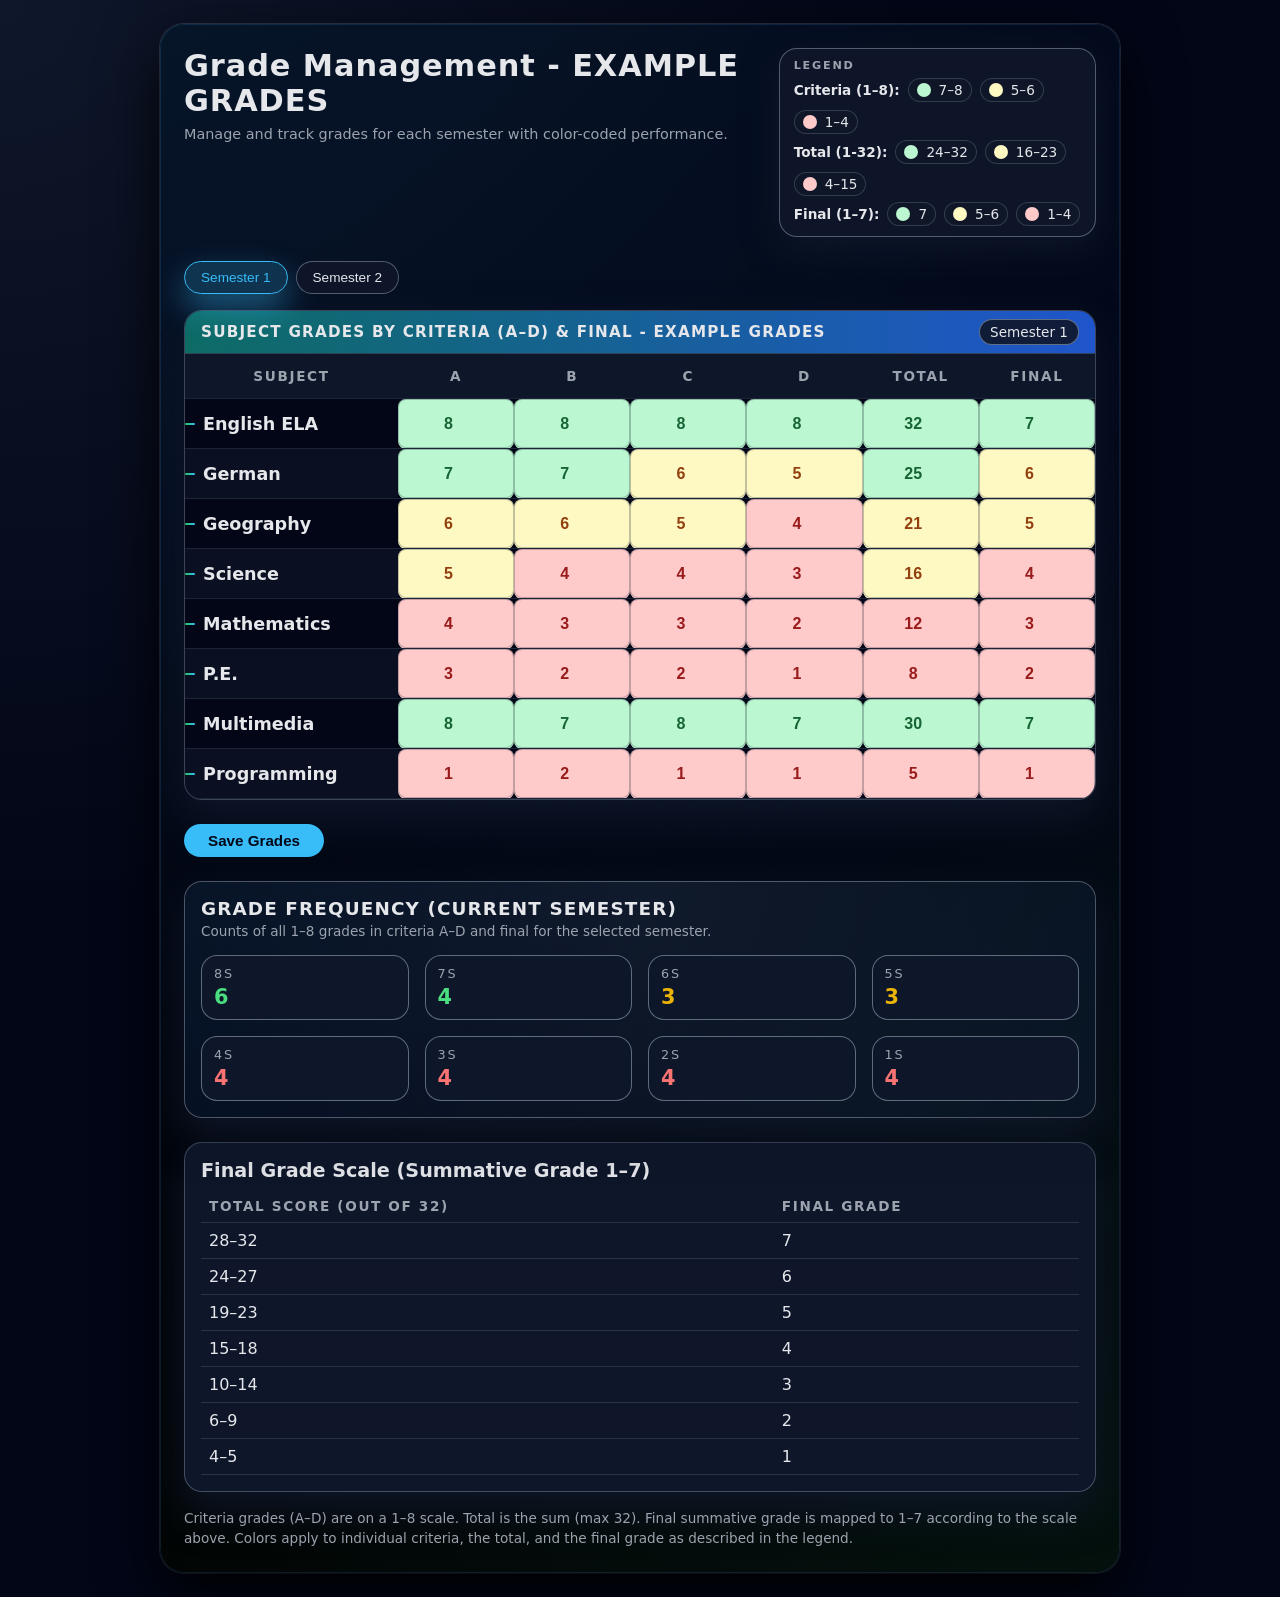
==== index.html @ e04c562c "changed grades.html to index.html" ====
<!doctype html>
<html lang="en">
  <head>
    <meta charset="UTF-8" />
    <meta name="viewport" content="width=device-width, initial-scale=1.0" />
    <title>Grade Management System</title>
    <link rel="stylesheet" href="style.css" />
  </head>
  <body>
    <main class="page">
      <div class="page-inner">
        <header>
          <div class="title-block">
            <h1>
              Grade Management - EXAMPLE GRADES
            </h1>
            <p class="subtitle">
              Manage and track grades for each semester with color-coded
              performance.
            </p>
          </div>

          <div class="legend">
            <div class="legend-title">Legend</div>

            <div class="legend-row">
              <span class="legend-label">Criteria (1–8):</span>
              <span class="legend-item">
                <span class="legend-color legend-green"></span> 7–8
              </span>
              <span class="legend-item">
                <span class="legend-color legend-yellow"></span> 5–6
              </span>
              <span class="legend-item">
                <span class="legend-color legend-red"></span> 1–4
              </span>
            </div>

            <div class="legend-row">
              <span class="legend-label">Total (1-32):</span>
              <span class="legend-item">
                <span class="legend-color legend-green"></span> 24–32
              </span>
              <span class="legend-item">
                <span class="legend-color legend-yellow"></span> 16–23
              </span>
              <span class="legend-item">
                <span class="legend-color legend-red"></span> 4–15
              </span>
            </div>

            <div class="legend-row">
              <span class="legend-label">Final (1–7):</span>
              <span class="legend-item">
                <span class="legend-color legend-green"></span> 7
              </span>
              <span class="legend-item">
                <span class="legend-color legend-yellow"></span> 5–6
              </span>
              <span class="legend-item">
                <span class="legend-color legend-red"></span> 1–4
              </span>
            </div>
          </div>
        </header>

        <nav class="tabs">
          <button class="tab-button active" data-sem="1">Semester 1</button>
          <button class="tab-button" data-sem="2">Semester 2</button>
        </nav>

        <section id="sem1" class="semester grades-card">
          <div class="grades-header">
            <div class="grades-header-title">
              Subject Grades by Criteria (A–D) &amp; Final - EXAMPLE GRADES
            </div>
            <span class="semester-pill">Semester 1</span>
          </div>
          <div class="table-wrapper">
            <table>
              <thead>
                <tr>
                  <th scope="col">Subject</th>
                  <th scope="col">A</th>
                  <th scope="col">B</th>
                  <th scope="col">C</th>
                  <th scope="col">D</th>
                  <th scope="col">Total</th>
                  <th scope="col">Final</th>
                </tr>
              </thead>
              <tbody>
                <tr data-subject="English ELA">
                  <th scope="row" class="subject-name">English ELA</th>
                  <td class="grade-cell">
                    <input
                      type="number"
                      min="1"
                      max="8"
                      step="1"
                      data-crit="A"
                    />
                  </td>
                  <td class="grade-cell">
                    <input
                      type="number"
                      min="1"
                      max="8"
                      step="1"
                      data-crit="B"
                    />
                  </td>
                  <td class="grade-cell">
                    <input
                      type="number"
                      min="1"
                      max="8"
                      step="1"
                      data-crit="C"
                    />
                  </td>
                  <td class="grade-cell">
                    <input
                      type="number"
                      min="1"
                      max="8"
                      step="1"
                      data-crit="D"
                    />
                  </td>
                  <td class="grade-cell total-cell">
                    <input type="number" data-crit="Total" readonly />
                  </td>
                  <td class="grade-cell final-cell">
                    <input
                      type="number"
                      min="1"
                      max="7"
                      step="1"
                      data-crit="Final"
                      readonly
                    />
                  </td>
                </tr>
                <tr data-subject="German">
                  <th scope="row" class="subject-name">German</th>
                  <td class="grade-cell">
                    <input
                      type="number"
                      min="1"
                      max="8"
                      step="1"
                      data-crit="A"
                    />
                  </td>
                  <td class="grade-cell">
                    <input
                      type="number"
                      min="1"
                      max="8"
                      step="1"
                      data-crit="B"
                    />
                  </td>
                  <td class="grade-cell">
                    <input
                      type="number"
                      min="1"
                      max="8"
                      step="1"
                      data-crit="C"
                    />
                  </td>
                  <td class="grade-cell">
                    <input
                      type="number"
                      min="1"
                      max="8"
                      step="1"
                      data-crit="D"
                    />
                  </td>
                  <td class="grade-cell total-cell">
                    <input type="number" data-crit="Total" readonly />
                  </td>
                  <td class="grade-cell final-cell">
                    <input
                      type="number"
                      min="1"
                      max="7"
                      step="1"
                      data-crit="Final"
                      readonly
                    />
                  </td>
                </tr>
                <tr data-subject="Geography">
                  <th scope="row" class="subject-name">Geography</th>
                  <td class="grade-cell">
                    <input
                      type="number"
                      min="1"
                      max="8"
                      step="1"
                      data-crit="A"
                    />
                  </td>
                  <td class="grade-cell">
                    <input
                      type="number"
                      min="1"
                      max="8"
                      step="1"
                      data-crit="B"
                    />
                  </td>
                  <td class="grade-cell">
                    <input
                      type="number"
                      min="1"
                      max="8"
                      step="1"
                      data-crit="C"
                    />
                  </td>
                  <td class="grade-cell">
                    <input
                      type="number"
                      min="1"
                      max="8"
                      step="1"
                      data-crit="D"
                    />
                  </td>
                  <td class="grade-cell total-cell">
                    <input type="number" data-crit="Total" readonly />
                  </td>
                  <td class="grade-cell final-cell">
                    <input
                      type="number"
                      min="1"
                      max="7"
                      step="1"
                      data-crit="Final"
                      readonly
                    />
                  </td>
                </tr>
                <tr data-subject="Science">
                  <th scope="row" class="subject-name">Science</th>
                  <td class="grade-cell">
                    <input
                      type="number"
                      min="1"
                      max="8"
                      step="1"
                      data-crit="A"
                    />
                  </td>
                  <td class="grade-cell">
                    <input
                      type="number"
                      min="1"
                      max="8"
                      step="1"
                      data-crit="B"
                    />
                  </td>
                  <td class="grade-cell">
                    <input
                      type="number"
                      min="1"
                      max="8"
                      step="1"
                      data-crit="C"
                    />
                  </td>
                  <td class="grade-cell">
                    <input
                      type="number"
                      min="1"
                      max="8"
                      step="1"
                      data-crit="D"
                    />
                  </td>
                  <td class="grade-cell total-cell">
                    <input type="number" data-crit="Total" readonly />
                  </td>
                  <td class="grade-cell final-cell">
                    <input
                      type="number"
                      min="1"
                      max="7"
                      step="1"
                      data-crit="Final"
                      readonly
                    />
                  </td>
                </tr>
                <tr data-subject="Mathematics">
                  <th scope="row" class="subject-name">Mathematics</th>
                  <td class="grade-cell">
                    <input
                      type="number"
                      min="1"
                      max="8"
                      step="1"
                      data-crit="A"
                    />
                  </td>
                  <td class="grade-cell">
                    <input
                      type="number"
                      min="1"
                      max="8"
                      step="1"
                      data-crit="B"
                    />
                  </td>
                  <td class="grade-cell">
                    <input
                      type="number"
                      min="1"
                      max="8"
                      step="1"
                      data-crit="C"
                    />
                  </td>
                  <td class="grade-cell">
                    <input
                      type="number"
                      min="1"
                      max="8"
                      step="1"
                      data-crit="D"
                    />
                  </td>
                  <td class="grade-cell total-cell">
                    <input type="number" data-crit="Total" readonly />
                  </td>
                  <td class="grade-cell final-cell">
                    <input
                      type="number"
                      min="1"
                      max="7"
                      step="1"
                      data-crit="Final"
                      readonly
                    />
                  </td>
                </tr>
                <tr data-subject="P.E.">
                  <th scope="row" class="subject-name">P.E.</th>
                  <td class="grade-cell">
                    <input
                      type="number"
                      min="1"
                      max="8"
                      step="1"
                      data-crit="A"
                    />
                  </td>
                  <td class="grade-cell">
                    <input
                      type="number"
                      min="1"
                      max="8"
                      step="1"
                      data-crit="B"
                    />
                  </td>
                  <td class="grade-cell">
                    <input
                      type="number"
                      min="1"
                      max="8"
                      step="1"
                      data-crit="C"
                    />
                  </td>
                  <td class="grade-cell">
                    <input
                      type="number"
                      min="1"
                      max="8"
                      step="1"
                      data-crit="D"
                    />
                  </td>
                  <td class="grade-cell total-cell">
                    <input type="number" data-crit="Total" readonly />
                  </td>
                  <td class="grade-cell final-cell">
                    <input
                      type="number"
                      min="1"
                      max="7"
                      step="1"
                      data-crit="Final"
                      readonly
                    />
                  </td>
                </tr>
                <tr data-subject="Multimedia">
                  <th scope="row" class="subject-name">Multimedia</th>
                  <td class="grade-cell">
                    <input
                      type="number"
                      min="1"
                      max="8"
                      step="1"
                      data-crit="A"
                    />
                  </td>
                  <td class="grade-cell">
                    <input
                      type="number"
                      min="1"
                      max="8"
                      step="1"
                      data-crit="B"
                    />
                  </td>
                  <td class="grade-cell">
                    <input
                      type="number"
                      min="1"
                      max="8"
                      step="1"
                      data-crit="C"
                    />
                  </td>
                  <td class="grade-cell">
                    <input
                      type="number"
                      min="1"
                      max="8"
                      step="1"
                      data-crit="D"
                    />
                  </td>
                  <td class="grade-cell total-cell">
                    <input type="number" data-crit="Total" readonly />
                  </td>
                  <td class="grade-cell final-cell">
                    <input
                      type="number"
                      min="1"
                      max="7"
                      step="1"
                      data-crit="Final"
                      readonly
                    />
                  </td>
                </tr>
                <tr data-subject="Programming">
                  <th scope="row" class="subject-name">Programming</th>
                  <td class="grade-cell">
                    <input
                      type="number"
                      min="1"
                      max="8"
                      step="1"
                      data-crit="A"
                    />
                  </td>
                  <td class="grade-cell">
                    <input
                      type="number"
                      min="1"
                      max="8"
                      step="1"
                      data-crit="B"
                    />
                  </td>
                  <td class="grade-cell">
                    <input
                      type="number"
                      min="1"
                      max="8"
                      step="1"
                      data-crit="C"
                    />
                  </td>
                  <td class="grade-cell">
                    <input
                      type="number"
                      min="1"
                      max="8"
                      step="1"
                      data-crit="D"
                    />
                  </td>
                  <td class="grade-cell total-cell">
                    <input type="number" data-crit="Total" readonly />
                  </td>
                  <td class="grade-cell final-cell">
                    <input
                      type="number"
                      min="1"
                      max="7"
                      step="1"
                      data-crit="Final"
                      readonly
                    />
                  </td>
                </tr>
              </tbody>
            </table>
          </div>
        </section>

        <section id="sem2" class="semester grades-card hidden">
          <div class="grades-header">
            <div class="grades-header-title">
              Subject Grades by Criteria (A–D) &amp; Final
            </div>
            <span class="semester-pill">Semester 2</span>
          </div>
          <div class="table-wrapper">
            <table>
              <thead>
                <tr> 
                  <th scope="col">Subject</th>
                  <th scope="col">A</th>
                  <th scope="col">B</th>
                  <th scope="col">C</th>
                  <th scope="col">D</th>
                  <th scope="col">Total</th>
                  <th scope="col">Final</th>
                </tr>
              </thead>
              <tbody>
                <tr data-subject="English">
                  <th scope="row" class="subject-name">English</th>
                  <td class="grade-cell">
                    <input
                      type="number"
                      min="1"
                      max="8"
                      step="1"
                      data-crit="A"
                    />
                  </td>
                  <td class="grade-cell">
                    <input
                      type="number"
                      min="1"
                      max="8"
                      step="1"
                      data-crit="B"
                    />
                  </td>
                  <td class="grade-cell">
                    <input
                      type="number"
                      min="1"
                      max="8"
                      step="1"
                      data-crit="C"
                    />
                  </td>
                  <td class="grade-cell">
                    <input
                      type="number"
                      min="1"
                      max="8"
                      step="1"
                      data-crit="D"
                    />
                  </td>
                  <td class="grade-cell total-cell">
                    <input type="number" data-crit="Total" readonly />
                  </td>
                  <td class="grade-cell final-cell">
                    <input
                      type="number"
                      min="1"
                      max="7"
                      step="1"
                      data-crit="Final"
                      readonly
                    />
                  </td>
                </tr>
                <tr data-subject="German">
                  <th scope="row" class="subject-name">German</th>
                  <td class="grade-cell">
                    <input
                      type="number"
                      min="1"
                      max="8"
                      step="1"
                      data-crit="A"
                    />
                  </td>
                  <td class="grade-cell">
                    <input
                      type="number"
                      min="1"
                      max="8"
                      step="1"
                      data-crit="B"
                    />
                  </td>
                  <td class="grade-cell">
                    <input
                      type="number"
                      min="1"
                      max="8"
                      step="1"
                      data-crit="C"
                    />
                  </td>
                  <td class="grade-cell">
                    <input
                      type="number"
                      min="1"
                      max="8"
                      step="1"
                      data-crit="D"
                    />
                  </td>
                  <td class="grade-cell total-cell">
                    <input type="number" data-crit="Total" readonly />
                  </td>
                  <td class="grade-cell final-cell">
                    <input
                      type="number"
                      min="1"
                      max="7"
                      step="1"
                      data-crit="Final"
                      readonly
                    />
                  </td>
                </tr>
                <tr data-subject="History">
                  <th scope="row" class="subject-name">History</th>
                  <td class="grade-cell">
                    <input
                      type="number"
                      min="1"
                      max="8"
                      step="1"
                      data-crit="A"
                    />
                  </td>
                  <td class="grade-cell">
                    <input
                      type="number"
                      min="1"
                      max="8"
                      step="1"
                      data-crit="B"
                    />
                  </td>
                  <td class="grade-cell">
                    <input
                      type="number"
                      min="1"
                      max="8"
                      step="1"
                      data-crit="C"
                    />
                  </td>
                  <td class="grade-cell">
                    <input
                      type="number"
                      min="1"
                      max="8"
                      step="1"
                      data-crit="D"
                    />
                  </td>
                  <td class="grade-cell total-cell">
                    <input type="number" data-crit="Total" readonly />
                  </td>
                  <td class="grade-cell final-cell">
                    <input
                      type="number"
                      min="1"
                      max="7"
                      step="1"
                      data-crit="Final"
                      readonly
                    />
                  </td>
                </tr>
                <tr data-subject="Science">
                  <th scope="row" class="subject-name">Science</th>
                  <td class="grade-cell">
                    <input
                      type="number"
                      min="1"
                      max="8"
                      step="1"
                      data-crit="A"
                    />
                  </td>
                  <td class="grade-cell">
                    <input
                      type="number"
                      min="1"
                      max="8"
                      step="1"
                      data-crit="B"
                    />
                  </td>
                  <td class="grade-cell">
                    <input
                      type="number"
                      min="1"
                      max="8"
                      step="1"
                      data-crit="C"
                    />
                  </td>
                  <td class="grade-cell">
                    <input
                      type="number"
                      min="1"
                      max="8"
                      step="1"
                      data-crit="D"
                    />
                  </td>
                  <td class="grade-cell total-cell">
                    <input type="number" data-crit="Total" readonly />
                  </td>
                  <td class="grade-cell final-cell">
                    <input
                      type="number"
                      min="1"
                      max="7"
                      step="1"
                      data-crit="Final"
                      readonly
                    />
                  </td>
                </tr>
                <tr data-subject="Mathematics">
                  <th scope="row" class="subject-name">Mathematics</th>
                  <td class="grade-cell">
                    <input
                      type="number"
                      min="1"
                      max="8"
                      step="1"
                      data-crit="A"
                    />
                  </td>
                  <td class="grade-cell">
                    <input
                      type="number"
                      min="1"
                      max="8"
                      step="1"
                      data-crit="B"
                    />
                  </td>
                  <td class="grade-cell">
                    <input
                      type="number"
                      min="1"
                      max="8"
                      step="1"
                      data-crit="C"
                    />
                  </td>
                  <td class="grade-cell">
                    <input
                      type="number"
                      min="1"
                      max="8"
                      step="1"
                      data-crit="D"
                    />
                  </td>
                  <td class="grade-cell total-cell">
                    <input type="number" data-crit="Total" readonly />
                  </td>
                  <td class="grade-cell final-cell">
                    <input
                      type="number"
                      min="1"
                      max="7"
                      step="1"
                      data-crit="Final"
                      readonly
                    />
                  </td>
                </tr>
                <tr data-subject="P.E.">
                  <th scope="row" class="subject-name">P.E.</th>
                  <td class="grade-cell">
                    <input
                      type="number"
                      min="1"
                      max="8"
                      step="1"
                      data-crit="A"
                    />
                  </td>
                  <td class="grade-cell">
                    <input
                      type="number"
                      min="1"
                      max="8"
                      step="1"
                      data-crit="B"
                    />
                  </td>
                  <td class="grade-cell">
                    <input
                      type="number"
                      min="1"
                      max="8"
                      step="1"
                      data-crit="C"
                    />
                  </td>
                  <td class="grade-cell">
                    <input
                      type="number"
                      min="1"
                      max="8"
                      step="1"
                      data-crit="D"
                    />
                  </td>
                  <td class="grade-cell total-cell">
                    <input type="number" data-crit="Total" readonly />
                  </td>
                  <td class="grade-cell final-cell">
                    <input
                      type="number"
                      min="1"
                      max="7"
                      step="1"
                      data-crit="Final"
                      readonly
                    />
                  </td>
                </tr>
                <tr data-subject="Multimedia">
                  <th scope="row" class="subject-name">Multimedia</th>
                  <td class="grade-cell">
                    <input
                      type="number"
                      min="1"
                      max="8"
                      step="1"
                      data-crit="A"
                    />
                  </td>
                  <td class="grade-cell">
                    <input
                      type="number"
                      min="1"
                      max="8"
                      step="1"
                      data-crit="B"
                    />
                  </td>
                  <td class="grade-cell">
                    <input
                      type="number"
                      min="1"
                      max="8"
                      step="1"
                      data-crit="C"
                    />
                  </td>
                  <td class="grade-cell">
                    <input
                      type="number"
                      min="1"
                      max="8"
                      step="1"
                      data-crit="D"
                    />
                  </td>
                  <td class="grade-cell total-cell">
                    <input type="number" data-crit="Total" readonly />
                  </td>
                  <td class="grade-cell final-cell">
                    <input
                      type="number"
                      min="1"
                      max="7"
                      step="1"
                      data-crit="Final"
                      readonly
                    />
                  </td>
                </tr>
                <tr data-subject="Programming">
                  <th scope="row" class="subject-name">Programming</th>
                  <td class="grade-cell">
                    <input
                      type="number"
                      min="1"
                      max="8"
                      step="1"
                      data-crit="A"
                    />
                  </td>
                  <td class="grade-cell">
                    <input
                      type="number"
                      min="1"
                      max="8"
                      step="1"
                      data-crit="B"
                    />
                  </td>
                  <td class="grade-cell">
                    <input
                      type="number"
                      min="1"
                      max="8"
                      step="1"
                      data-crit="C"
                    />
                  </td>
                  <td class="grade-cell">
                    <input
                      type="number"
                      min="1"
                      max="8"
                      step="1"
                      data-crit="D"
                    />
                  </td>
                  <td class="grade-cell total-cell">
                    <input type="number" data-crit="Total" readonly />
                  </td>
                  <td class="grade-cell final-cell">
                    <input
                      type="number"
                      min="1"
                      max="7"
                      step="1"
                      data-crit="Final"
                      readonly
                    />
                  </td>
                </tr>
                <tr data-subject="Contemporary Studies">
                  <th scope="row" class="subject-name">Contemporary Studies</th>
                  <td class="grade-cell">
                    <input
                      type="number"
                      min="1"
                      max="8"
                      step="1"
                      data-crit="A"
                    />
                  </td>
                  <td class="grade-cell">
                    <input
                      type="number"
                      min="1"
                      max="8"
                      step="1"
                      data-crit="B"
                    />
                  </td>
                  <td class="grade-cell">
                    <input
                      type="number"
                      min="1"
                      max="8"
                      step="1"
                      data-crit="C"
                    />
                  </td>
                  <td class="grade-cell">
                    <input
                      type="number"
                      min="1"
                      max="8"
                      step="1"
                      data-crit="D"
                    />
                  </td>
                  <td class="grade-cell total-cell">
                    <input type="number" data-crit="Total" readonly />
                  </td>
                  <td class="grade-cell final-cell">
                    <input
                      type="number"
                      min="1"
                      max="7"
                      step="1"
                      data-crit="Final"
                      readonly
                    />
                  </td>
                </tr>
              </tbody>
            </table>
          </div>
        </section>

        <button id="save-btn" class="save-button">Save Grades</button>

        <!-- NEW: Grade stats tool -->
        <section id="grade-stats" class="grade-stats">
          <h2>Grade Frequency (Current Semester)</h2>
          <p class="grade-stats-subtitle">
            Counts of all 1–8 grades in criteria A–D and final for the selected
            semester.
          </p>
          <div class="grade-stats-grid">
            <div class="grade-stat-item">
              <span class="grade-stat-label">8s</span>
              <span class="grade-stat-value" id="count-8">0</span>
            </div>
            <div class="grade-stat-item">
              <span class="grade-stat-label">7s</span>
              <span class="grade-stat-value" id="count-7">0</span>
            </div>
            <div class="grade-stat-item">
              <span class="grade-stat-label">6s</span>
              <span class="grade-stat-value" id="count-6">0</span>
            </div>
            <div class="grade-stat-item">
              <span class="grade-stat-label">5s</span>
              <span class="grade-stat-value" id="count-5">0</span>
            </div>
            <div class="grade-stat-item">
              <span class="grade-stat-label">4s</span>
              <span class="grade-stat-value" id="count-4">0</span>
            </div>
            <div class="grade-stat-item">
              <span class="grade-stat-label">3s</span>
              <span class="grade-stat-value" id="count-3">0</span>
            </div>
            <div class="grade-stat-item">
              <span class="grade-stat-label">2s</span>
              <span class="grade-stat-value" id="count-2">0</span>
            </div>
            <div class="grade-stat-item">
              <span class="grade-stat-label">1s</span>
              <span class="grade-stat-value" id="count-1">0</span>
            </div>
          </div>
        </section>

        <section class="grade-legend">
          <h2>Final Grade Scale (Summative Grade 1–7)</h2>
          <table>
            <thead>
              <tr>
                <th>Total Score (out of 32)</th>
                <th>Final Grade</th>
              </tr>
            </thead>
            <tbody>
              <tr>
                <td>28–32</td>
                <td>7</td>
              </tr>
              <tr>
                <td>24–27</td>
                <td>6</td>
              </tr>
              <tr>
                <td>19–23</td>
                <td>5</td>
              </tr>
              <tr>
                <td>15–18</td>
                <td>4</td>
              </tr>
              <tr>
                <td>10–14</td>
                <td>3</td>
              </tr>
              <tr>
                <td>6–9</td>
                <td>2</td>
              </tr>
              <tr>
                <td>4–5</td>
                <td>1</td>
              </tr>
            </tbody>
          </table>
        </section>

        <footer class="summary">
          Criteria grades (A–D) are on a 1–8 scale. Total is the sum (max 32).
          Final summative grade is mapped to 1–7 according to the scale above.
          Colors apply to individual criteria, the total, and the final grade as
          described in the legend.
        </footer>
      </div>
    </main>

    <script src="script.js"></script>
  </body>
</html>
---- style.css ----
:root {
  --bg: #020617;
  --bg-alt: #020617;
  --card-bg: #020617;
  --accent: #38bdf8;
  --accent-soft: rgba(56, 189, 248, 0.2);
  --accent-strong: rgba(56, 189, 248, 0.4);
  --text-main: #e5e7eb;
  --text-muted: #9ca3af;
  --shadow-soft: 0 18px 40px rgba(15, 23, 42, 0.9);

  --green-bg: #bbf7d0;
  --green-text: #166534;

  --yellow-bg: #fef9c3;
  --yellow-text: #92400e;

  --red-bg: #fecaca;
  --red-text: #991b1b;

  --spacing-small: 8px;
  --spacing-medium: 16px;
  --spacing-large: 24px;
  --font-size-base: 1rem;
  --font-size-small: 0.85rem;
  --font-size-large: 1.1rem;
}

*,
*::before,
*::after {
  box-sizing: border-box;
}

body {
  margin: 0;
  min-height: 100vh;
  font-family: system-ui, -apple-system, BlinkMacSystemFont, "Segoe UI",
    sans-serif;
  background:
    radial-gradient(circle at top left, #0f172a, #020617 45%),
    radial-gradient(circle at bottom right, #020617, #000000 65%);
  color: var(--text-main);
  display: flex;
  align-items: center;
  justify-content: center;
  padding: var(--spacing-large) var(--spacing-medium);
}

/* Final grade text size */
.final-cell {
  font-weight: 700;
  font-size: 1.1rem;
}

/* Main card */
.page {
  width: 100%;
  max-width: 960px;
  background: radial-gradient(circle at top, #020617, #020617 40%, #000 100%);
  border-radius: 24px;
  padding: var(--spacing-large);
  box-shadow:
    0 24px 60px rgba(0, 0, 0, 0.9),
    0 0 0 1px rgba(148, 163, 184, 0.25);
  position: relative;
  overflow: hidden;
}

/* Glow overlays */
.page::before {
  content: "";
  position: absolute;
  inset: -40%;
  background:
    radial-gradient(circle at 0 0, rgba(56, 189, 248, 0.16), transparent 55%),
    radial-gradient(circle at 100% 100%, rgba(52, 211, 153, 0.16), transparent 55%);
  mix-blend-mode: screen;
  opacity: 0.8;
  pointer-events: none;
}

/* Animated border glow */
.page::after {
  content: "";
  position: absolute;
  inset: 0;
  border-radius: inherit;
  border: 1px solid transparent;
  background:
    linear-gradient(120deg, rgba(56, 189, 248, 0.8), rgba(129, 140, 248, 0.7))
    border-box;
  mask:
    linear-gradient(#000 0 0) padding-box,
    linear-gradient(#000 0 0);
  mask-composite: exclude;
  opacity: 0.18;
  pointer-events: none;
  animation: borderPulse 8s ease-in-out infinite;
}

@keyframes borderPulse {
  0%, 100% {
    opacity: 0.18;
  }
  50% {
    opacity: 0.38;
  }
}

.page-inner {
  position: relative;
  z-index: 1;
}

/* Header & title */
header {
  display: flex;
  justify-content: space-between;
  gap: var(--spacing-medium);
  align-items: flex-start;
  margin-bottom: var(--spacing-large);
}

.title-block h1 {
  margin: 0;
  font-size: 1.9rem;
  letter-spacing: 0.03em;
  display: flex;
  align-items: center;
  gap: 0.5rem;
}

.title-pill {
  font-size: var(--font-size-small);
  text-transform: uppercase;
  letter-spacing: 0.12em;
  padding: 4px 10px;
  border-radius: 999px;
  border: 1px solid rgba(148, 163, 184, 0.5);
  color: var(--text-muted);
  background: rgba(15, 23, 42, 0.9);
  backdrop-filter: blur(8px);
}

.subtitle {
  margin-top: var(--spacing-small);
  font-size: 0.9rem;
  color: var(--text-muted);
}

/* Legend */
.legend {
  background: rgba(15, 23, 42, 0.95);
  border-radius: 18px;
  padding: 10px 14px;
  display: flex;
  flex-direction: column;
  gap: 6px;
  border: 1px solid rgba(148, 163, 184, 0.5);
  backdrop-filter: blur(14px);
  font-size: var(--font-size-small);
  box-shadow: 0 12px 35px rgba(15, 23, 42, 0.9);
}

.legend-title {
  font-weight: 600;
  text-transform: uppercase;
  letter-spacing: 0.16em;
  font-size: 0.7rem;
  color: var(--text-muted);
}

.legend-row {
  display: flex;
  flex-wrap: wrap;
  gap: var(--spacing-small);
  align-items: center;
}

.legend-label {
  font-weight: 600;
  color: #e5e7eb;
}

.legend-item {
  display: inline-flex;
  align-items: center;
  gap: var(--spacing-small);
  padding: 3px 8px;
  border-radius: 999px;
  background: rgba(15, 23, 42, 0.8);
  border: 1px solid rgba(55, 65, 81, 0.9);
}

.legend-color {
  width: 14px;
  height: 14px;
  border-radius: 999px;
  box-shadow: 0 0 0 1px rgba(15, 23, 42, 0.6);
}

.legend-green {
  background: var(--green-bg);
}
.legend-yellow {
  background: var(--yellow-bg);
}
.legend-red {
  background: var(--red-bg);
}

/* Tabs */
.tabs {
  display: flex;
  gap: var(--spacing-small);
  margin-bottom: var(--spacing-medium);
}

.tab-button {
  padding: var(--spacing-small) var(--spacing-medium);
  background: rgba(15, 23, 42, 0.95);
  border: 1px solid rgba(148, 163, 184, 0.5);
  border-radius: 999px;
  color: var(--text-main);
  cursor: pointer;
  transition:
    background 0.25s ease,
    transform 0.12s ease,
    box-shadow 0.25s ease,
    border-color 0.25s ease;
  font-size: var(--font-size-small);
}

.tab-button:hover {
  background: var(--accent-soft);
  transform: translateY(-2px);
  box-shadow: 0 10px 20px rgba(15, 23, 42, 0.8);
}

.tab-button.active {
  background: var(--accent-soft);
  color: var(--accent);
  border-color: var(--accent);
  box-shadow: 0 14px 32px rgba(56, 189, 248, 0.45);
}

.tab-button:focus {
  outline: none;
  box-shadow: 0 0 0 2px var(--accent);
}

/* Semester card */
.semester {
  margin-top: var(--spacing-medium);
  border-radius: 18px;
  background: radial-gradient(circle at top left, #020617, #020617 45%, #020617);
  border: 1px solid rgba(148, 163, 184, 0.4);
  box-shadow: var(--shadow-soft);
  overflow: hidden;
  transition: opacity 0.3s ease, transform 0.3s ease;
}

.semester.hidden {
  display: none;
}

.grades-header {
  padding: var(--spacing-small) var(--spacing-medium);
  border-bottom: 1px solid rgba(51, 65, 85, 0.9);
  display: flex;
  justify-content: space-between;
  align-items: center;
  background: linear-gradient(
    90deg,
    rgba(15, 118, 110, 0.9),
    rgba(37, 99, 235, 0.85)
  );
}

.grades-header-title {
  font-size: 0.95rem;
  font-weight: 600;
  letter-spacing: 0.08em;
  text-transform: uppercase;
}

.semester-pill {
  font-size: var(--font-size-small);
  padding: 4px 10px;
  border-radius: 999px;
  background: rgba(15, 23, 42, 0.9);
  border: 1px solid rgba(148, 163, 184, 0.6);
}

/* Table wrapper & scrollbars */
.table-wrapper {
  overflow-x: auto;
  max-height: 60vh;
  overflow-y: auto;
  position: relative;
}

/* Custom scrollbar */
.table-wrapper::-webkit-scrollbar {
  height: 8px;
  width: 10px;
}
.table-wrapper::-webkit-scrollbar-track {
  background: rgba(15, 23, 42, 0.9);
}
.table-wrapper::-webkit-scrollbar-thumb {
  background: rgba(55, 65, 81, 0.8);
  border-radius: 999px;
}
.table-wrapper::-webkit-scrollbar-thumb:hover {
  background: rgba(75, 85, 99, 0.95);
}

table {
  width: 100%;
  border-collapse: collapse;
  font-size: var(--font-size-base);
}

thead {
  background: rgba(15, 23, 42, 0.98);
}

thead th {
  position: sticky;
  top: 0;
  z-index: 2;
  background: inherit;
  font-size: var(--font-size-small);
  text-transform: uppercase;
  letter-spacing: 0.12em;
  color: #9ca3af;
}

th,
td {
  padding: 14px 16px;
  text-align: center;
  border-bottom: 1px solid rgba(30, 41, 59, 0.9);
  transition: background 0.25s ease, transform 0.18s ease, box-shadow 0.25s ease;
}

/* Subject name with accent bar */
.subject-name {
  text-align: left;
  font-weight: 600;
  color: #e5e7eb;
  white-space: nowrap;
  font-size: var(--font-size-large);
  position: relative;
  padding-left: 18px;
}

.subject-name::before {
  content: "";
  position: absolute;
  left: 0;
  top: 50%;
  width: 10px;
  height: 2px;
  border-radius: 999px;
  background: linear-gradient(90deg, #22c55e, #38bdf8);
  transform: translateY(-50%);
}

tbody tr:nth-child(even) {
  background: rgba(15, 23, 42, 0.6);
}

tbody tr:hover {
  background: rgba(15, 23, 42, 0.98);
  box-shadow: 0 0 0 1px rgba(56, 189, 248, 0.4);
}

/* Grade cells & inputs */
.grade-cell {
  position: relative;
}

.grade-cell input {
  width: 60px;
  text-align: center;
  background: transparent;
  border: none;
  color: inherit;
  font-weight: 600;
  font-size: var(--font-size-base);
  transition:
    box-shadow 0.25s ease,
    background 0.25s ease,
    transform 0.1s ease;
}

.grade-cell input:focus {
  outline: none;
  box-shadow: 0 0 0 2px var(--accent);
  border-radius: 6px;
  background: rgba(15, 23, 42, 0.9);
}

.grade-cell input:read-only {
  cursor: default;
}

/* Total column */
.total-cell input {
  font-weight: 700;
}

/* Color classes shared for criteria, totals & final */
.grade-green {
  background-color: var(--green-bg);
  color: var(--green-text);
  border-radius: 8px;
}

.grade-yellow {
  background-color: var(--yellow-bg);
  color: var(--yellow-text);
  border-radius: 8px;
}

.grade-red {
  background-color: var(--red-bg);
  color: var(--red-text);
  border-radius: 8px;
}

.grade-green,
.grade-yellow,
.grade-red {
  box-shadow: inset 0 0 0 1px rgba(15, 23, 42, 0.25);
}

/* Pulse animation when grade updates */
.grade-cell.pulse {
  animation: pulseScale 0.3s ease-out;
}

@keyframes pulseScale {
  0% {
    transform: scale(1);
  }
  50% {
    transform: scale(1.06);
  }
  100% {
    transform: scale(1);
  }
}

/* Save button */
.save-button {
  margin-top: var(--spacing-large);
  padding: var(--spacing-small) var(--spacing-large);
  background: var(--accent);
  border: none;
  border-radius: 999px;
  color: #020617;
  font-weight: 600;
  cursor: pointer;
  transition:
    background 0.25s ease,
    transform 0.1s ease,
    box-shadow 0.25s ease;
  font-size: 0.95rem;
}

.save-button:hover {
  background: #0ea5e9;
  transform: translateY(-2px);
  box-shadow: 0 16px 40px rgba(56, 189, 248, 0.35);
}

.save-button:focus {
  outline: none;
  box-shadow: 0 0 0 2px var(--accent);
}

.save-button:active {
  transform: translateY(0);
}

/* Final grade scale box */
.grade-legend {
  margin-top: var(--spacing-large);
  border-radius: 18px;
  background: rgba(15, 23, 42, 0.98);
  padding: var(--spacing-medium);
  box-shadow: var(--shadow-soft);
  border: 1px solid rgba(148, 163, 184, 0.4);
}

.grade-legend h2 {
  margin: 0 0 var(--spacing-small);
  font-size: 1.2rem;
  color: var(--text-main);
}

.grade-legend table {
  width: 100%;
  border-collapse: collapse;
}

.grade-legend th,
.grade-legend td {
  padding: var(--spacing-small);
  text-align: left;
  border-bottom: 1px solid rgba(148, 163, 184, 0.2);
}

.grade-legend th {
  color: var(--text-muted);
}

/* Footer */
.summary {
  margin-top: var(--spacing-medium);
  font-size: var(--font-size-small);
  color: var(--text-muted);
  line-height: 1.5;
}

/* Responsive tweaks */
@media (max-width: 1024px) {
  .page {
    max-width: 90%;
  }
}

@media (max-width: 720px) {
  .page {
    padding: var(--spacing-medium);
    border-radius: 18px;
  }

  header {
    flex-direction: column;
    align-items: flex-start;
    gap: var(--spacing-small);
  }

  .legend {
    width: 100%;
  }

  .subject-name {
    font-size: var(--font-size-base);
  }

  th,
  td {
    padding: var(--spacing-small) var(--spacing-small);
  }

  .table-wrapper {
    overflow-x: auto;
  }

  table {
    min-width: 700px;
  }

  .grade-cell input {
    width: 50px;
  }
}

/* Grade stats panel */
.grade-stats {
  margin-top: var(--spacing-large);
  border-radius: 18px;
  background: radial-gradient(circle at top, rgba(15, 23, 42, 0.98), #020617);
  padding: var(--spacing-medium);
  box-shadow: var(--shadow-soft);
  border: 1px solid rgba(148, 163, 184, 0.5);
  position: relative;
  overflow: hidden;
}

.grade-stats::before {
  content: "";
  position: absolute;
  inset: -40%;
  background:
    radial-gradient(circle at 0 0, rgba(56, 189, 248, 0.15), transparent 55%),
    radial-gradient(circle at 100% 100%, rgba(94, 234, 212, 0.15), transparent 55%);
  opacity: 0.7;
  mix-blend-mode: screen;
  pointer-events: none;
}

.grade-stats h2 {
  position: relative;
  margin: 0 0 4px;
  font-size: 1.15rem;
  letter-spacing: 0.06em;
  text-transform: uppercase;
}

.grade-stats-subtitle {
  position: relative;
  margin: 0 0 var(--spacing-medium);
  font-size: var(--font-size-small);
  color: var(--text-muted);
}

.grade-stats-grid {
  position: relative;
  display: grid;
  grid-template-columns: repeat(4, minmax(0, 1fr));
  gap: var(--spacing-medium);
}

.grade-stat-item {
  border-radius: 16px;
  padding: 10px 12px;
  background: rgba(15, 23, 42, 0.96);
  border: 1px solid rgba(148, 163, 184, 0.6);
  display: flex;
  flex-direction: column;
  gap: 4px;
  align-items: flex-start;
  transition:
    transform 0.18s ease,
    box-shadow 0.25s ease,
    border-color 0.25s ease,
    background 0.25s ease;
}

.grade-stat-item:hover {
  transform: translateY(-2px);
  box-shadow: 0 12px 26px rgba(15, 23, 42, 0.9);
  border-color: var(--accent);
  background: rgba(15, 23, 42, 0.98);
}

.grade-stat-label {
  font-size: 0.8rem;
  text-transform: uppercase;
  letter-spacing: 0.14em;
  color: var(--text-muted);
}

.grade-stat-value {
  font-size: 1.3rem;
  font-weight: 700;
}

/* Make high grades a bit more “positive” looking */
#count-8,
#count-7 {
  color: #4ade80;
}

#count-6,
#count-5 {
  color: #eab308;
}

#count-4,
#count-3,
#count-2,
#count-1 {
  color: #f97373;
}

@media (max-width: 720px) {
  .grade-stats-grid {
    grid-template-columns: repeat(2, minmax(0, 1fr));
  }
}
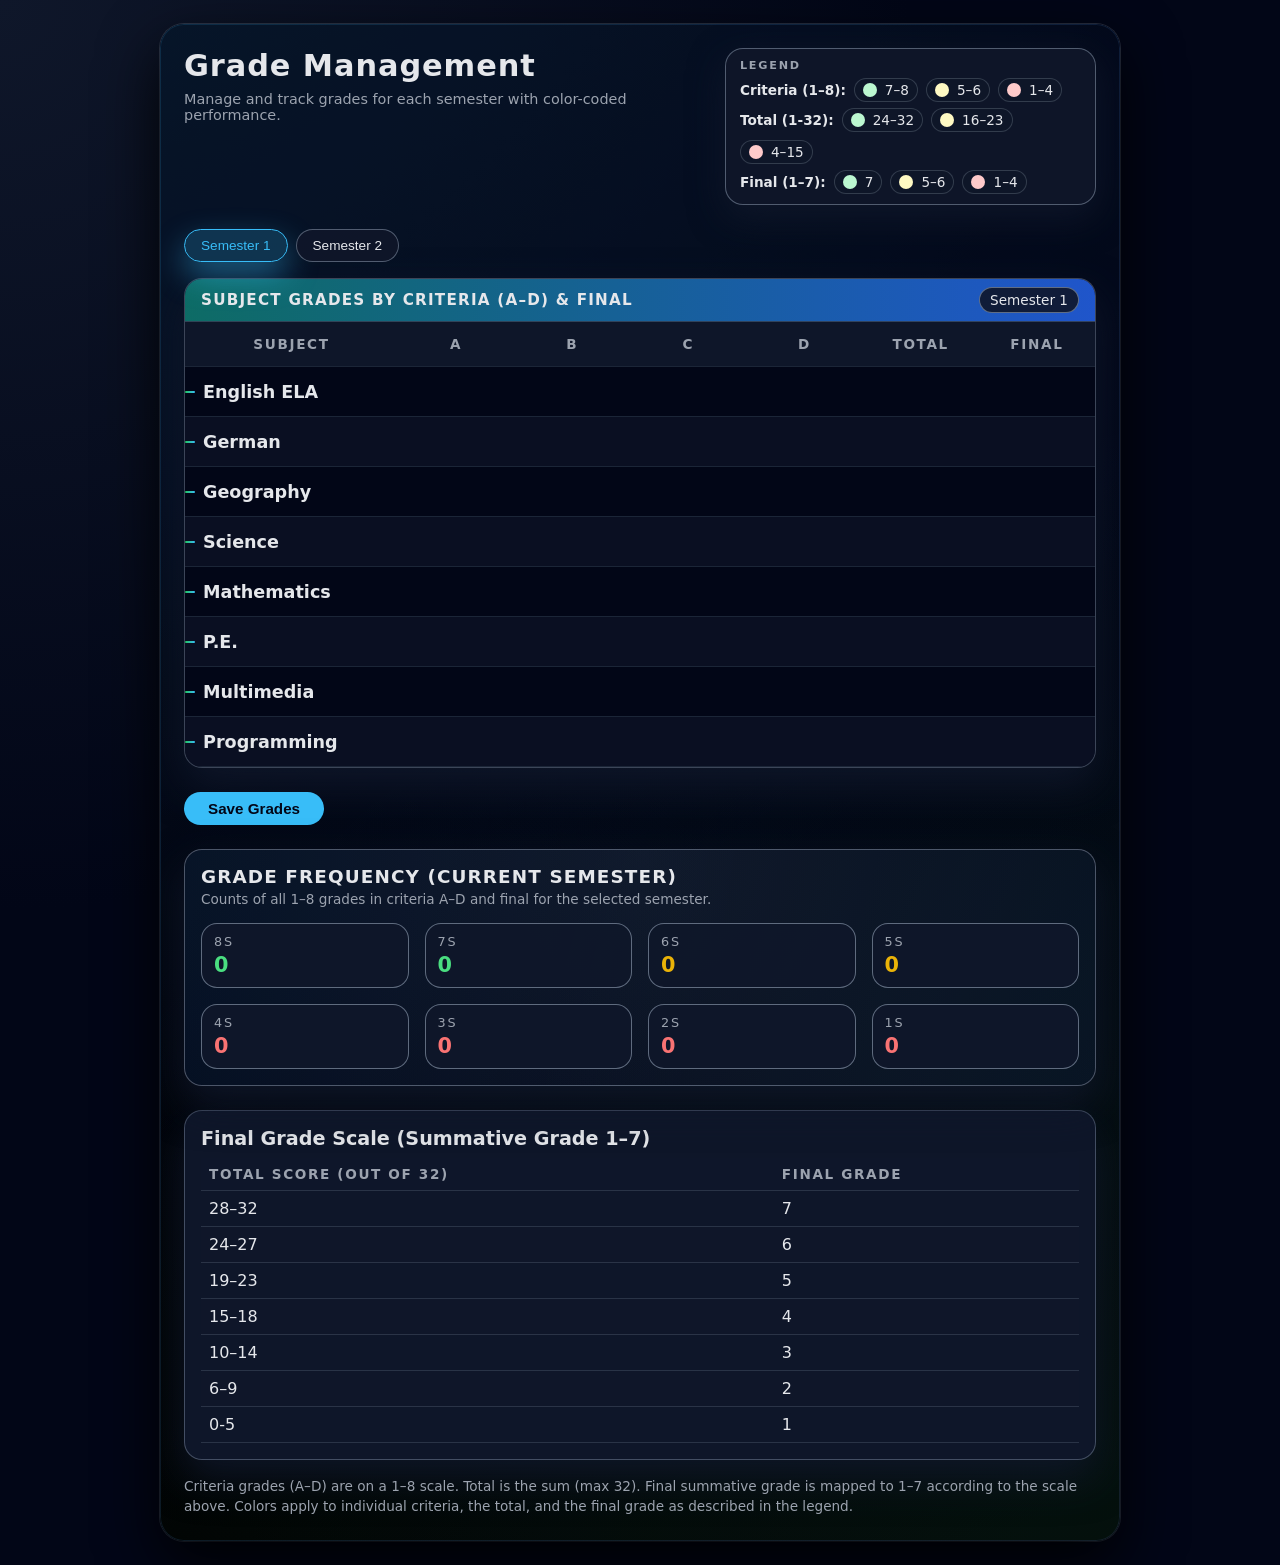
==== commit 47665b60: "Fixes" ====
--- a/index.html
+++ b/index.html
@@ -12,7 +12,7 @@
         <header>
           <div class="title-block">
             <h1>
-              Grade Management - EXAMPLE GRADES
+              Grade Management 
             </h1>
             <p class="subtitle">
               Manage and track grades for each semester with color-coded
@@ -72,7 +72,7 @@
         <section id="sem1" class="semester grades-card">
           <div class="grades-header">
             <div class="grades-header-title">
-              Subject Grades by Criteria (A–D) &amp; Final - EXAMPLE GRADES
+              Subject Grades by Criteria (A–D) &amp; Final
             </div>
             <span class="semester-pill">Semester 1</span>
           </div>
@@ -1007,7 +1007,7 @@
 
         <button id="save-btn" class="save-button">Save Grades</button>
 
-        <!-- NEW: Grade stats tool -->
+        <!-- !NEW: Grade stats tool -->
         <section id="grade-stats" class="grade-stats">
           <h2>Grade Frequency (Current Semester)</h2>
           <p class="grade-stats-subtitle">
@@ -1085,7 +1085,7 @@
                 <td>2</td>
               </tr>
               <tr>
-                <td>4–5</td>
+                <td>0-5</td>
                 <td>1</td>
               </tr>
             </tbody>
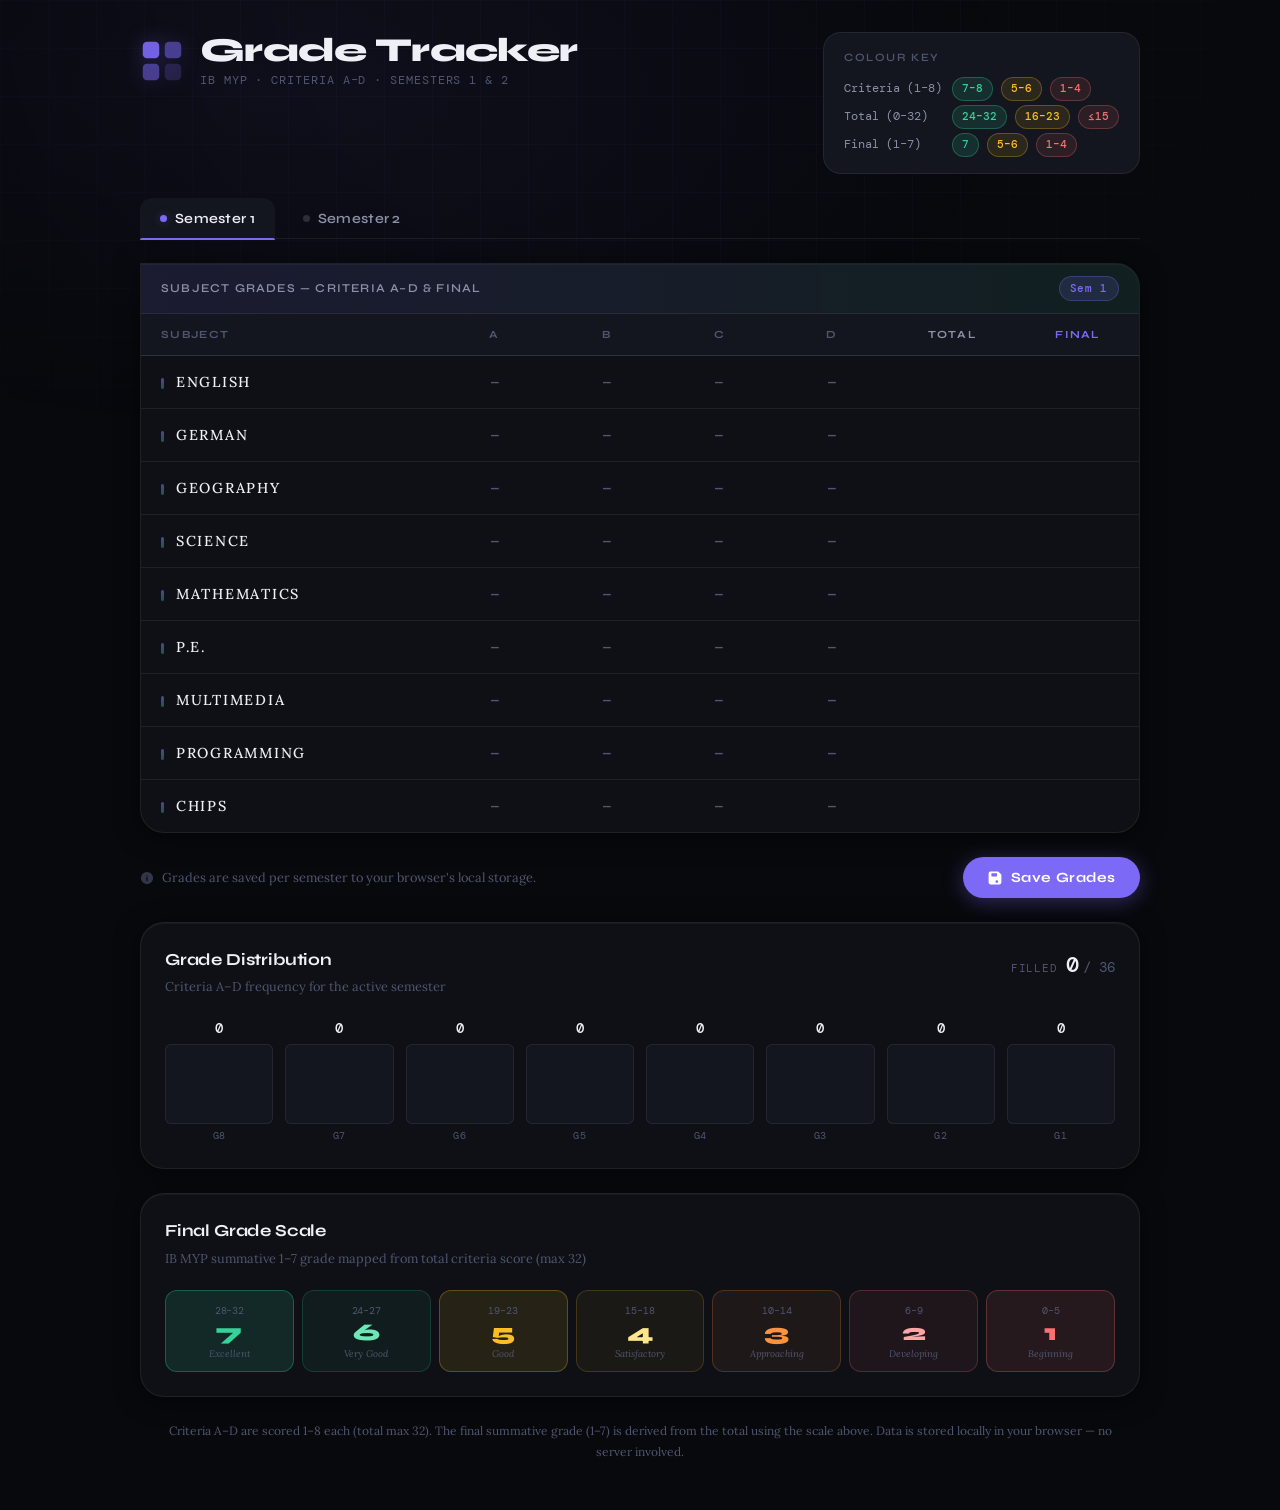
==== commit 0f22f042: "Style update" ====
--- a/index.html
+++ b/index.html
@@ -4,1100 +4,336 @@
     <meta charset="UTF-8" />
     <meta name="viewport" content="width=device-width, initial-scale=1.0" />
     <title>Grade Management System</title>
+    <link rel="preconnect" href="https://fonts.googleapis.com" />
+    <link rel="preconnect" href="https://fonts.gstatic.com" crossorigin />
+    <link href="https://fonts.googleapis.com/css2?family=DM+Mono:ital,wght@0,300;0,400;0,500;1,300&family=Syne:wght@400;500;600;700;800&family=Lora:ital,wght@0,400;0,500;1,400&display=swap" rel="stylesheet" />
     <link rel="stylesheet" href="style.css" />
   </head>
   <body>
+
+    <div id="toast" class="toast" role="alert" aria-live="assertive" aria-atomic="true"></div>
+
+    <div class="bg-grid" aria-hidden="true"></div>
+
     <main class="page">
       <div class="page-inner">
-        <header>
-          <div class="title-block">
-            <h1>
-              Grade Management 
-            </h1>
-            <p class="subtitle">
-              Manage and track grades for each semester with color-coded
-              performance.
-            </p>
-          </div>
-
-          <div class="legend">
-            <div class="legend-title">Legend</div>
-
-            <div class="legend-row">
-              <span class="legend-label">Criteria (1–8):</span>
-              <span class="legend-item">
-                <span class="legend-color legend-green"></span> 7–8
-              </span>
-              <span class="legend-item">
-                <span class="legend-color legend-yellow"></span> 5–6
-              </span>
-              <span class="legend-item">
-                <span class="legend-color legend-red"></span> 1–4
-              </span>
-            </div>
-
-            <div class="legend-row">
-              <span class="legend-label">Total (1-32):</span>
-              <span class="legend-item">
-                <span class="legend-color legend-green"></span> 24–32
-              </span>
-              <span class="legend-item">
-                <span class="legend-color legend-yellow"></span> 16–23
-              </span>
-              <span class="legend-item">
-                <span class="legend-color legend-red"></span> 4–15
-              </span>
-            </div>
-
-            <div class="legend-row">
-              <span class="legend-label">Final (1–7):</span>
-              <span class="legend-item">
-                <span class="legend-color legend-green"></span> 7
-              </span>
-              <span class="legend-item">
-                <span class="legend-color legend-yellow"></span> 5–6
-              </span>
-              <span class="legend-item">
-                <span class="legend-color legend-red"></span> 1–4
-              </span>
+
+        <!-- ═══════════════ HEADER ═══════════════ -->
+        <header class="site-header">
+          <div class="header-brand">
+            <div class="brand-icon" aria-hidden="true">
+              <svg viewBox="0 0 32 32" fill="none" xmlns="http://www.w3.org/2000/svg">
+                <rect x="2" y="2" width="12" height="12" rx="3" fill="currentColor" opacity="0.9"/>
+                <rect x="18" y="2" width="12" height="12" rx="3" fill="currentColor" opacity="0.5"/>
+                <rect x="2" y="18" width="12" height="12" rx="3" fill="currentColor" opacity="0.5"/>
+                <rect x="18" y="18" width="12" height="12" rx="3" fill="currentColor" opacity="0.2"/>
+              </svg>
+            </div>
+            <div class="brand-text">
+              <h1 class="brand-title">Grade Tracker</h1>
+              <p class="brand-sub">IB MYP · Criteria A–D · Semesters 1 &amp; 2</p>
+            </div>
+          </div>
+
+          <div class="legend" aria-label="Colour-coding legend">
+            <p class="legend-heading">Colour key</p>
+            <div class="legend-groups">
+              <div class="legend-group">
+                <span class="legend-scope">Criteria (1–8)</span>
+                <span class="chip chip-green">7–8</span>
+                <span class="chip chip-yellow">5–6</span>
+                <span class="chip chip-red">1–4</span>
+              </div>
+              <div class="legend-group">
+                <span class="legend-scope">Total (0–32)</span>
+                <span class="chip chip-green">24–32</span>
+                <span class="chip chip-yellow">16–23</span>
+                <span class="chip chip-red">≤15</span>
+              </div>
+              <div class="legend-group">
+                <span class="legend-scope">Final (1–7)</span>
+                <span class="chip chip-green">7</span>
+                <span class="chip chip-yellow">5–6</span>
+                <span class="chip chip-red">1–4</span>
+              </div>
             </div>
           </div>
         </header>
 
-        <nav class="tabs">
-          <button class="tab-button active" data-sem="1">Semester 1</button>
-          <button class="tab-button" data-sem="2">Semester 2</button>
+        <!-- ═══════════════ TABS ═══════════════ -->
+        <nav class="tabs" role="tablist" aria-label="Select semester">
+          <button class="tab-btn active" data-sem="1" role="tab" aria-selected="true" aria-controls="sem1" id="tab-1">
+            <span class="tab-indicator" aria-hidden="true"></span>
+            Semester 1
+          </button>
+          <button class="tab-btn" data-sem="2" role="tab" aria-selected="false" aria-controls="sem2" id="tab-2">
+            <span class="tab-indicator" aria-hidden="true"></span>
+            Semester 2
+          </button>
         </nav>
 
-        <section id="sem1" class="semester grades-card">
-          <div class="grades-header">
-            <div class="grades-header-title">
-              Subject Grades by Criteria (A–D) &amp; Final
-            </div>
-            <span class="semester-pill">Semester 1</span>
-          </div>
-          <div class="table-wrapper">
-            <table>
+        <!-- ═══════════════ SEMESTER 1 ═══════════════ -->
+        <section id="sem1" class="semester" role="tabpanel" aria-labelledby="tab-1">
+          <div class="card-header">
+            <span class="card-header-label">Subject Grades — Criteria A–D &amp; Final</span>
+            <span class="sem-badge">Sem 1</span>
+          </div>
+          <div class="table-scroll">
+            <table aria-label="Semester 1 grades by subject and criterion">
               <thead>
                 <tr>
-                  <th scope="col">Subject</th>
+                  <th scope="col" class="th-subject">Subject</th>
                   <th scope="col">A</th>
                   <th scope="col">B</th>
                   <th scope="col">C</th>
                   <th scope="col">D</th>
-                  <th scope="col">Total</th>
-                  <th scope="col">Final</th>
+                  <th scope="col" class="th-total">Total</th>
+                  <th scope="col" class="th-final">Final</th>
                 </tr>
               </thead>
               <tbody>
-                <tr data-subject="English ELA">
-                  <th scope="row" class="subject-name">English ELA</th>
-                  <td class="grade-cell">
-                    <input
-                      type="number"
-                      min="1"
-                      max="8"
-                      step="1"
-                      data-crit="A"
-                    />
-                  </td>
-                  <td class="grade-cell">
-                    <input
-                      type="number"
-                      min="1"
-                      max="8"
-                      step="1"
-                      data-crit="B"
-                    />
-                  </td>
-                  <td class="grade-cell">
-                    <input
-                      type="number"
-                      min="1"
-                      max="8"
-                      step="1"
-                      data-crit="C"
-                    />
-                  </td>
-                  <td class="grade-cell">
-                    <input
-                      type="number"
-                      min="1"
-                      max="8"
-                      step="1"
-                      data-crit="D"
-                    />
-                  </td>
-                  <td class="grade-cell total-cell">
-                    <input type="number" data-crit="Total" readonly />
-                  </td>
-                  <td class="grade-cell final-cell">
-                    <input
-                      type="number"
-                      min="1"
-                      max="7"
-                      step="1"
-                      data-crit="Final"
-                      readonly
-                    />
-                  </td>
+                <tr data-subject="English">
+                  <th scope="row" class="subject-cell">English</th>
+                  <td class="grade-cell"><input type="number" min="1" max="8" step="1" data-crit="A" placeholder="—" /></td>
+                  <td class="grade-cell"><input type="number" min="1" max="8" step="1" data-crit="B" placeholder="—" /></td>
+                  <td class="grade-cell"><input type="number" min="1" max="8" step="1" data-crit="C" placeholder="—" /></td>
+                  <td class="grade-cell"><input type="number" min="1" max="8" step="1" data-crit="D" placeholder="—" /></td>
+                  <td class="grade-cell total-cell"><input type="number" data-crit="Total" readonly tabindex="-1" /></td>
+                  <td class="grade-cell final-cell"><input type="number" data-crit="Final" readonly tabindex="-1" /></td>
                 </tr>
                 <tr data-subject="German">
-                  <th scope="row" class="subject-name">German</th>
-                  <td class="grade-cell">
-                    <input
-                      type="number"
-                      min="1"
-                      max="8"
-                      step="1"
-                      data-crit="A"
-                    />
-                  </td>
-                  <td class="grade-cell">
-                    <input
-                      type="number"
-                      min="1"
-                      max="8"
-                      step="1"
-                      data-crit="B"
-                    />
-                  </td>
-                  <td class="grade-cell">
-                    <input
-                      type="number"
-                      min="1"
-                      max="8"
-                      step="1"
-                      data-crit="C"
-                    />
-                  </td>
-                  <td class="grade-cell">
-                    <input
-                      type="number"
-                      min="1"
-                      max="8"
-                      step="1"
-                      data-crit="D"
-                    />
-                  </td>
-                  <td class="grade-cell total-cell">
-                    <input type="number" data-crit="Total" readonly />
-                  </td>
-                  <td class="grade-cell final-cell">
-                    <input
-                      type="number"
-                      min="1"
-                      max="7"
-                      step="1"
-                      data-crit="Final"
-                      readonly
-                    />
-                  </td>
+                  <th scope="row" class="subject-cell">German</th>
+                  <td class="grade-cell"><input type="number" min="1" max="8" step="1" data-crit="A" placeholder="—" /></td>
+                  <td class="grade-cell"><input type="number" min="1" max="8" step="1" data-crit="B" placeholder="—" /></td>
+                  <td class="grade-cell"><input type="number" min="1" max="8" step="1" data-crit="C" placeholder="—" /></td>
+                  <td class="grade-cell"><input type="number" min="1" max="8" step="1" data-crit="D" placeholder="—" /></td>
+                  <td class="grade-cell total-cell"><input type="number" data-crit="Total" readonly tabindex="-1" /></td>
+                  <td class="grade-cell final-cell"><input type="number" data-crit="Final" readonly tabindex="-1" /></td>
                 </tr>
                 <tr data-subject="Geography">
-                  <th scope="row" class="subject-name">Geography</th>
-                  <td class="grade-cell">
-                    <input
-                      type="number"
-                      min="1"
-                      max="8"
-                      step="1"
-                      data-crit="A"
-                    />
-                  </td>
-                  <td class="grade-cell">
-                    <input
-                      type="number"
-                      min="1"
-                      max="8"
-                      step="1"
-                      data-crit="B"
-                    />
-                  </td>
-                  <td class="grade-cell">
-                    <input
-                      type="number"
-                      min="1"
-                      max="8"
-                      step="1"
-                      data-crit="C"
-                    />
-                  </td>
-                  <td class="grade-cell">
-                    <input
-                      type="number"
-                      min="1"
-                      max="8"
-                      step="1"
-                      data-crit="D"
-                    />
-                  </td>
-                  <td class="grade-cell total-cell">
-                    <input type="number" data-crit="Total" readonly />
-                  </td>
-                  <td class="grade-cell final-cell">
-                    <input
-                      type="number"
-                      min="1"
-                      max="7"
-                      step="1"
-                      data-crit="Final"
-                      readonly
-                    />
-                  </td>
+                  <th scope="row" class="subject-cell">Geography</th>
+                  <td class="grade-cell"><input type="number" min="1" max="8" step="1" data-crit="A" placeholder="—" /></td>
+                  <td class="grade-cell"><input type="number" min="1" max="8" step="1" data-crit="B" placeholder="—" /></td>
+                  <td class="grade-cell"><input type="number" min="1" max="8" step="1" data-crit="C" placeholder="—" /></td>
+                  <td class="grade-cell"><input type="number" min="1" max="8" step="1" data-crit="D" placeholder="—" /></td>
+                  <td class="grade-cell total-cell"><input type="number" data-crit="Total" readonly tabindex="-1" /></td>
+                  <td class="grade-cell final-cell"><input type="number" data-crit="Final" readonly tabindex="-1" /></td>
                 </tr>
                 <tr data-subject="Science">
-                  <th scope="row" class="subject-name">Science</th>
-                  <td class="grade-cell">
-                    <input
-                      type="number"
-                      min="1"
-                      max="8"
-                      step="1"
-                      data-crit="A"
-                    />
-                  </td>
-                  <td class="grade-cell">
-                    <input
-                      type="number"
-                      min="1"
-                      max="8"
-                      step="1"
-                      data-crit="B"
-                    />
-                  </td>
-                  <td class="grade-cell">
-                    <input
-                      type="number"
-                      min="1"
-                      max="8"
-                      step="1"
-                      data-crit="C"
-                    />
-                  </td>
-                  <td class="grade-cell">
-                    <input
-                      type="number"
-                      min="1"
-                      max="8"
-                      step="1"
-                      data-crit="D"
-                    />
-                  </td>
-                  <td class="grade-cell total-cell">
-                    <input type="number" data-crit="Total" readonly />
-                  </td>
-                  <td class="grade-cell final-cell">
-                    <input
-                      type="number"
-                      min="1"
-                      max="7"
-                      step="1"
-                      data-crit="Final"
-                      readonly
-                    />
-                  </td>
+                  <th scope="row" class="subject-cell">Science</th>
+                  <td class="grade-cell"><input type="number" min="1" max="8" step="1" data-crit="A" placeholder="—" /></td>
+                  <td class="grade-cell"><input type="number" min="1" max="8" step="1" data-crit="B" placeholder="—" /></td>
+                  <td class="grade-cell"><input type="number" min="1" max="8" step="1" data-crit="C" placeholder="—" /></td>
+                  <td class="grade-cell"><input type="number" min="1" max="8" step="1" data-crit="D" placeholder="—" /></td>
+                  <td class="grade-cell total-cell"><input type="number" data-crit="Total" readonly tabindex="-1" /></td>
+                  <td class="grade-cell final-cell"><input type="number" data-crit="Final" readonly tabindex="-1" /></td>
                 </tr>
                 <tr data-subject="Mathematics">
-                  <th scope="row" class="subject-name">Mathematics</th>
-                  <td class="grade-cell">
-                    <input
-                      type="number"
-                      min="1"
-                      max="8"
-                      step="1"
-                      data-crit="A"
-                    />
-                  </td>
-                  <td class="grade-cell">
-                    <input
-                      type="number"
-                      min="1"
-                      max="8"
-                      step="1"
-                      data-crit="B"
-                    />
-                  </td>
-                  <td class="grade-cell">
-                    <input
-                      type="number"
-                      min="1"
-                      max="8"
-                      step="1"
-                      data-crit="C"
-                    />
-                  </td>
-                  <td class="grade-cell">
-                    <input
-                      type="number"
-                      min="1"
-                      max="8"
-                      step="1"
-                      data-crit="D"
-                    />
-                  </td>
-                  <td class="grade-cell total-cell">
-                    <input type="number" data-crit="Total" readonly />
-                  </td>
-                  <td class="grade-cell final-cell">
-                    <input
-                      type="number"
-                      min="1"
-                      max="7"
-                      step="1"
-                      data-crit="Final"
-                      readonly
-                    />
-                  </td>
+                  <th scope="row" class="subject-cell">Mathematics</th>
+                  <td class="grade-cell"><input type="number" min="1" max="8" step="1" data-crit="A" placeholder="—" /></td>
+                  <td class="grade-cell"><input type="number" min="1" max="8" step="1" data-crit="B" placeholder="—" /></td>
+                  <td class="grade-cell"><input type="number" min="1" max="8" step="1" data-crit="C" placeholder="—" /></td>
+                  <td class="grade-cell"><input type="number" min="1" max="8" step="1" data-crit="D" placeholder="—" /></td>
+                  <td class="grade-cell total-cell"><input type="number" data-crit="Total" readonly tabindex="-1" /></td>
+                  <td class="grade-cell final-cell"><input type="number" data-crit="Final" readonly tabindex="-1" /></td>
                 </tr>
                 <tr data-subject="P.E.">
-                  <th scope="row" class="subject-name">P.E.</th>
-                  <td class="grade-cell">
-                    <input
-                      type="number"
-                      min="1"
-                      max="8"
-                      step="1"
-                      data-crit="A"
-                    />
-                  </td>
-                  <td class="grade-cell">
-                    <input
-                      type="number"
-                      min="1"
-                      max="8"
-                      step="1"
-                      data-crit="B"
-                    />
-                  </td>
-                  <td class="grade-cell">
-                    <input
-                      type="number"
-                      min="1"
-                      max="8"
-                      step="1"
-                      data-crit="C"
-                    />
-                  </td>
-                  <td class="grade-cell">
-                    <input
-                      type="number"
-                      min="1"
-                      max="8"
-                      step="1"
-                      data-crit="D"
-                    />
-                  </td>
-                  <td class="grade-cell total-cell">
-                    <input type="number" data-crit="Total" readonly />
-                  </td>
-                  <td class="grade-cell final-cell">
-                    <input
-                      type="number"
-                      min="1"
-                      max="7"
-                      step="1"
-                      data-crit="Final"
-                      readonly
-                    />
-                  </td>
+                  <th scope="row" class="subject-cell">P.E.</th>
+                  <td class="grade-cell"><input type="number" min="1" max="8" step="1" data-crit="A" placeholder="—" /></td>
+                  <td class="grade-cell"><input type="number" min="1" max="8" step="1" data-crit="B" placeholder="—" /></td>
+                  <td class="grade-cell"><input type="number" min="1" max="8" step="1" data-crit="C" placeholder="—" /></td>
+                  <td class="grade-cell"><input type="number" min="1" max="8" step="1" data-crit="D" placeholder="—" /></td>
+                  <td class="grade-cell total-cell"><input type="number" data-crit="Total" readonly tabindex="-1" /></td>
+                  <td class="grade-cell final-cell"><input type="number" data-crit="Final" readonly tabindex="-1" /></td>
                 </tr>
                 <tr data-subject="Multimedia">
-                  <th scope="row" class="subject-name">Multimedia</th>
-                  <td class="grade-cell">
-                    <input
-                      type="number"
-                      min="1"
-                      max="8"
-                      step="1"
-                      data-crit="A"
-                    />
-                  </td>
-                  <td class="grade-cell">
-                    <input
-                      type="number"
-                      min="1"
-                      max="8"
-                      step="1"
-                      data-crit="B"
-                    />
-                  </td>
-                  <td class="grade-cell">
-                    <input
-                      type="number"
-                      min="1"
-                      max="8"
-                      step="1"
-                      data-crit="C"
-                    />
-                  </td>
-                  <td class="grade-cell">
-                    <input
-                      type="number"
-                      min="1"
-                      max="8"
-                      step="1"
-                      data-crit="D"
-                    />
-                  </td>
-                  <td class="grade-cell total-cell">
-                    <input type="number" data-crit="Total" readonly />
-                  </td>
-                  <td class="grade-cell final-cell">
-                    <input
-                      type="number"
-                      min="1"
-                      max="7"
-                      step="1"
-                      data-crit="Final"
-                      readonly
-                    />
-                  </td>
+                  <th scope="row" class="subject-cell">Multimedia</th>
+                  <td class="grade-cell"><input type="number" min="1" max="8" step="1" data-crit="A" placeholder="—" /></td>
+                  <td class="grade-cell"><input type="number" min="1" max="8" step="1" data-crit="B" placeholder="—" /></td>
+                  <td class="grade-cell"><input type="number" min="1" max="8" step="1" data-crit="C" placeholder="—" /></td>
+                  <td class="grade-cell"><input type="number" min="1" max="8" step="1" data-crit="D" placeholder="—" /></td>
+                  <td class="grade-cell total-cell"><input type="number" data-crit="Total" readonly tabindex="-1" /></td>
+                  <td class="grade-cell final-cell"><input type="number" data-crit="Final" readonly tabindex="-1" /></td>
                 </tr>
                 <tr data-subject="Programming">
-                  <th scope="row" class="subject-name">Programming</th>
-                  <td class="grade-cell">
-                    <input
-                      type="number"
-                      min="1"
-                      max="8"
-                      step="1"
-                      data-crit="A"
-                    />
-                  </td>
-                  <td class="grade-cell">
-                    <input
-                      type="number"
-                      min="1"
-                      max="8"
-                      step="1"
-                      data-crit="B"
-                    />
-                  </td>
-                  <td class="grade-cell">
-                    <input
-                      type="number"
-                      min="1"
-                      max="8"
-                      step="1"
-                      data-crit="C"
-                    />
-                  </td>
-                  <td class="grade-cell">
-                    <input
-                      type="number"
-                      min="1"
-                      max="8"
-                      step="1"
-                      data-crit="D"
-                    />
-                  </td>
-                  <td class="grade-cell total-cell">
-                    <input type="number" data-crit="Total" readonly />
-                  </td>
-                  <td class="grade-cell final-cell">
-                    <input
-                      type="number"
-                      min="1"
-                      max="7"
-                      step="1"
-                      data-crit="Final"
-                      readonly
-                    />
-                  </td>
+                  <th scope="row" class="subject-cell">Programming</th>
+                  <td class="grade-cell"><input type="number" min="1" max="8" step="1" data-crit="A" placeholder="—" /></td>
+                  <td class="grade-cell"><input type="number" min="1" max="8" step="1" data-crit="B" placeholder="—" /></td>
+                  <td class="grade-cell"><input type="number" min="1" max="8" step="1" data-crit="C" placeholder="—" /></td>
+                  <td class="grade-cell"><input type="number" min="1" max="8" step="1" data-crit="D" placeholder="—" /></td>
+                  <td class="grade-cell total-cell"><input type="number" data-crit="Total" readonly tabindex="-1" /></td>
+                  <td class="grade-cell final-cell"><input type="number" data-crit="Final" readonly tabindex="-1" /></td>
+                </tr>
+                 <tr data-subject="Chips">
+                  <th scope="row" class="subject-cell">Chips</th>
+                  <td class="grade-cell"><input type="number" min="1" max="8" step="1" data-crit="A" placeholder="—" /></td>
+                  <td class="grade-cell"><input type="number" min="1" max="8" step="1" data-crit="B" placeholder="—" /></td>
+                  <td class="grade-cell"><input type="number" min="1" max="8" step="1" data-crit="C" placeholder="—" /></td>
+                  <td class="grade-cell"><input type="number" min="1" max="8" step="1" data-crit="D" placeholder="—" /></td>
+                  <td class="grade-cell total-cell"><input type="number" data-crit="Total" readonly tabindex="-1" /></td>
+                  <td class="grade-cell final-cell"><input type="number" data-crit="Final" readonly tabindex="-1" /></td>
                 </tr>
               </tbody>
             </table>
           </div>
         </section>
 
-        <section id="sem2" class="semester grades-card hidden">
-          <div class="grades-header">
-            <div class="grades-header-title">
-              Subject Grades by Criteria (A–D) &amp; Final
-            </div>
-            <span class="semester-pill">Semester 2</span>
-          </div>
-          <div class="table-wrapper">
-            <table>
+        <!-- ═══════════════ SEMESTER 2 ═══════════════ -->
+        <section id="sem2" class="semester hidden" role="tabpanel" aria-labelledby="tab-2">
+          <div class="card-header">
+            <span class="card-header-label">Subject Grades — Criteria A–D &amp; Final</span>
+            <span class="sem-badge">Sem 2</span>
+          </div>
+          <div class="table-scroll">
+            <table aria-label="Semester 2 grades by subject and criterion">
               <thead>
-                <tr> 
-                  <th scope="col">Subject</th>
+                <tr>
+                  <th scope="col" class="th-subject">Subject</th>
                   <th scope="col">A</th>
                   <th scope="col">B</th>
                   <th scope="col">C</th>
                   <th scope="col">D</th>
-                  <th scope="col">Total</th>
-                  <th scope="col">Final</th>
+                  <th scope="col" class="th-total">Total</th>
+                  <th scope="col" class="th-final">Final</th>
                 </tr>
               </thead>
               <tbody>
                 <tr data-subject="English">
-                  <th scope="row" class="subject-name">English</th>
-                  <td class="grade-cell">
-                    <input
-                      type="number"
-                      min="1"
-                      max="8"
-                      step="1"
-                      data-crit="A"
-                    />
-                  </td>
-                  <td class="grade-cell">
-                    <input
-                      type="number"
-                      min="1"
-                      max="8"
-                      step="1"
-                      data-crit="B"
-                    />
-                  </td>
-                  <td class="grade-cell">
-                    <input
-                      type="number"
-                      min="1"
-                      max="8"
-                      step="1"
-                      data-crit="C"
-                    />
-                  </td>
-                  <td class="grade-cell">
-                    <input
-                      type="number"
-                      min="1"
-                      max="8"
-                      step="1"
-                      data-crit="D"
-                    />
-                  </td>
-                  <td class="grade-cell total-cell">
-                    <input type="number" data-crit="Total" readonly />
-                  </td>
-                  <td class="grade-cell final-cell">
-                    <input
-                      type="number"
-                      min="1"
-                      max="7"
-                      step="1"
-                      data-crit="Final"
-                      readonly
-                    />
-                  </td>
+                  <th scope="row" class="subject-cell">English</th>
+                  <td class="grade-cell"><input type="number" min="1" max="8" step="1" data-crit="A" placeholder="—" /></td>
+                  <td class="grade-cell"><input type="number" min="1" max="8" step="1" data-crit="B" placeholder="—" /></td>
+                  <td class="grade-cell"><input type="number" min="1" max="8" step="1" data-crit="C" placeholder="—" /></td>
+                  <td class="grade-cell"><input type="number" min="1" max="8" step="1" data-crit="D" placeholder="—" /></td>
+                  <td class="grade-cell total-cell"><input type="number" data-crit="Total" readonly tabindex="-1" /></td>
+                  <td class="grade-cell final-cell"><input type="number" data-crit="Final" readonly tabindex="-1" /></td>
                 </tr>
                 <tr data-subject="German">
-                  <th scope="row" class="subject-name">German</th>
-                  <td class="grade-cell">
-                    <input
-                      type="number"
-                      min="1"
-                      max="8"
-                      step="1"
-                      data-crit="A"
-                    />
-                  </td>
-                  <td class="grade-cell">
-                    <input
-                      type="number"
-                      min="1"
-                      max="8"
-                      step="1"
-                      data-crit="B"
-                    />
-                  </td>
-                  <td class="grade-cell">
-                    <input
-                      type="number"
-                      min="1"
-                      max="8"
-                      step="1"
-                      data-crit="C"
-                    />
-                  </td>
-                  <td class="grade-cell">
-                    <input
-                      type="number"
-                      min="1"
-                      max="8"
-                      step="1"
-                      data-crit="D"
-                    />
-                  </td>
-                  <td class="grade-cell total-cell">
-                    <input type="number" data-crit="Total" readonly />
-                  </td>
-                  <td class="grade-cell final-cell">
-                    <input
-                      type="number"
-                      min="1"
-                      max="7"
-                      step="1"
-                      data-crit="Final"
-                      readonly
-                    />
-                  </td>
+                  <th scope="row" class="subject-cell">German</th>
+                  <td class="grade-cell"><input type="number" min="1" max="8" step="1" data-crit="A" placeholder="—" /></td>
+                  <td class="grade-cell"><input type="number" min="1" max="8" step="1" data-crit="B" placeholder="—" /></td>
+                  <td class="grade-cell"><input type="number" min="1" max="8" step="1" data-crit="C" placeholder="—" /></td>
+                  <td class="grade-cell"><input type="number" min="1" max="8" step="1" data-crit="D" placeholder="—" /></td>
+                  <td class="grade-cell total-cell"><input type="number" data-crit="Total" readonly tabindex="-1" /></td>
+                  <td class="grade-cell final-cell"><input type="number" data-crit="Final" readonly tabindex="-1" /></td>
                 </tr>
                 <tr data-subject="History">
-                  <th scope="row" class="subject-name">History</th>
-                  <td class="grade-cell">
-                    <input
-                      type="number"
-                      min="1"
-                      max="8"
-                      step="1"
-                      data-crit="A"
-                    />
-                  </td>
-                  <td class="grade-cell">
-                    <input
-                      type="number"
-                      min="1"
-                      max="8"
-                      step="1"
-                      data-crit="B"
-                    />
-                  </td>
-                  <td class="grade-cell">
-                    <input
-                      type="number"
-                      min="1"
-                      max="8"
-                      step="1"
-                      data-crit="C"
-                    />
-                  </td>
-                  <td class="grade-cell">
-                    <input
-                      type="number"
-                      min="1"
-                      max="8"
-                      step="1"
-                      data-crit="D"
-                    />
-                  </td>
-                  <td class="grade-cell total-cell">
-                    <input type="number" data-crit="Total" readonly />
-                  </td>
-                  <td class="grade-cell final-cell">
-                    <input
-                      type="number"
-                      min="1"
-                      max="7"
-                      step="1"
-                      data-crit="Final"
-                      readonly
-                    />
-                  </td>
+                  <th scope="row" class="subject-cell">History</th>
+                  <td class="grade-cell"><input type="number" min="1" max="8" step="1" data-crit="A" placeholder="—" /></td>
+                  <td class="grade-cell"><input type="number" min="1" max="8" step="1" data-crit="B" placeholder="—" /></td>
+                  <td class="grade-cell"><input type="number" min="1" max="8" step="1" data-crit="C" placeholder="—" /></td>
+                  <td class="grade-cell"><input type="number" min="1" max="8" step="1" data-crit="D" placeholder="—" /></td>
+                  <td class="grade-cell total-cell"><input type="number" data-crit="Total" readonly tabindex="-1" /></td>
+                  <td class="grade-cell final-cell"><input type="number" data-crit="Final" readonly tabindex="-1" /></td>
                 </tr>
                 <tr data-subject="Science">
-                  <th scope="row" class="subject-name">Science</th>
-                  <td class="grade-cell">
-                    <input
-                      type="number"
-                      min="1"
-                      max="8"
-                      step="1"
-                      data-crit="A"
-                    />
-                  </td>
-                  <td class="grade-cell">
-                    <input
-                      type="number"
-                      min="1"
-                      max="8"
-                      step="1"
-                      data-crit="B"
-                    />
-                  </td>
-                  <td class="grade-cell">
-                    <input
-                      type="number"
-                      min="1"
-                      max="8"
-                      step="1"
-                      data-crit="C"
-                    />
-                  </td>
-                  <td class="grade-cell">
-                    <input
-                      type="number"
-                      min="1"
-                      max="8"
-                      step="1"
-                      data-crit="D"
-                    />
-                  </td>
-                  <td class="grade-cell total-cell">
-                    <input type="number" data-crit="Total" readonly />
-                  </td>
-                  <td class="grade-cell final-cell">
-                    <input
-                      type="number"
-                      min="1"
-                      max="7"
-                      step="1"
-                      data-crit="Final"
-                      readonly
-                    />
-                  </td>
+                  <th scope="row" class="subject-cell">Science</th>
+                  <td class="grade-cell"><input type="number" min="1" max="8" step="1" data-crit="A" placeholder="—" /></td>
+                  <td class="grade-cell"><input type="number" min="1" max="8" step="1" data-crit="B" placeholder="—" /></td>
+                  <td class="grade-cell"><input type="number" min="1" max="8" step="1" data-crit="C" placeholder="—" /></td>
+                  <td class="grade-cell"><input type="number" min="1" max="8" step="1" data-crit="D" placeholder="—" /></td>
+                  <td class="grade-cell total-cell"><input type="number" data-crit="Total" readonly tabindex="-1" /></td>
+                  <td class="grade-cell final-cell"><input type="number" data-crit="Final" readonly tabindex="-1" /></td>
                 </tr>
                 <tr data-subject="Mathematics">
-                  <th scope="row" class="subject-name">Mathematics</th>
-                  <td class="grade-cell">
-                    <input
-                      type="number"
-                      min="1"
-                      max="8"
-                      step="1"
-                      data-crit="A"
-                    />
-                  </td>
-                  <td class="grade-cell">
-                    <input
-                      type="number"
-                      min="1"
-                      max="8"
-                      step="1"
-                      data-crit="B"
-                    />
-                  </td>
-                  <td class="grade-cell">
-                    <input
-                      type="number"
-                      min="1"
-                      max="8"
-                      step="1"
-                      data-crit="C"
-                    />
-                  </td>
-                  <td class="grade-cell">
-                    <input
-                      type="number"
-                      min="1"
-                      max="8"
-                      step="1"
-                      data-crit="D"
-                    />
-                  </td>
-                  <td class="grade-cell total-cell">
-                    <input type="number" data-crit="Total" readonly />
-                  </td>
-                  <td class="grade-cell final-cell">
-                    <input
-                      type="number"
-                      min="1"
-                      max="7"
-                      step="1"
-                      data-crit="Final"
-                      readonly
-                    />
-                  </td>
+                  <th scope="row" class="subject-cell">Mathematics</th>
+                  <td class="grade-cell"><input type="number" min="1" max="8" step="1" data-crit="A" placeholder="—" /></td>
+                  <td class="grade-cell"><input type="number" min="1" max="8" step="1" data-crit="B" placeholder="—" /></td>
+                  <td class="grade-cell"><input type="number" min="1" max="8" step="1" data-crit="C" placeholder="—" /></td>
+                  <td class="grade-cell"><input type="number" min="1" max="8" step="1" data-crit="D" placeholder="—" /></td>
+                  <td class="grade-cell total-cell"><input type="number" data-crit="Total" readonly tabindex="-1" /></td>
+                  <td class="grade-cell final-cell"><input type="number" data-crit="Final" readonly tabindex="-1" /></td>
                 </tr>
                 <tr data-subject="P.E.">
-                  <th scope="row" class="subject-name">P.E.</th>
-                  <td class="grade-cell">
-                    <input
-                      type="number"
-                      min="1"
-                      max="8"
-                      step="1"
-                      data-crit="A"
-                    />
-                  </td>
-                  <td class="grade-cell">
-                    <input
-                      type="number"
-                      min="1"
-                      max="8"
-                      step="1"
-                      data-crit="B"
-                    />
-                  </td>
-                  <td class="grade-cell">
-                    <input
-                      type="number"
-                      min="1"
-                      max="8"
-                      step="1"
-                      data-crit="C"
-                    />
-                  </td>
-                  <td class="grade-cell">
-                    <input
-                      type="number"
-                      min="1"
-                      max="8"
-                      step="1"
-                      data-crit="D"
-                    />
-                  </td>
-                  <td class="grade-cell total-cell">
-                    <input type="number" data-crit="Total" readonly />
-                  </td>
-                  <td class="grade-cell final-cell">
-                    <input
-                      type="number"
-                      min="1"
-                      max="7"
-                      step="1"
-                      data-crit="Final"
-                      readonly
-                    />
-                  </td>
+                  <th scope="row" class="subject-cell">P.E.</th>
+                  <td class="grade-cell"><input type="number" min="1" max="8" step="1" data-crit="A" placeholder="—" /></td>
+                  <td class="grade-cell"><input type="number" min="1" max="8" step="1" data-crit="B" placeholder="—" /></td>
+                  <td class="grade-cell"><input type="number" min="1" max="8" step="1" data-crit="C" placeholder="—" /></td>
+                  <td class="grade-cell"><input type="number" min="1" max="8" step="1" data-crit="D" placeholder="—" /></td>
+                  <td class="grade-cell total-cell"><input type="number" data-crit="Total" readonly tabindex="-1" /></td>
+                  <td class="grade-cell final-cell"><input type="number" data-crit="Final" readonly tabindex="-1" /></td>
                 </tr>
                 <tr data-subject="Multimedia">
-                  <th scope="row" class="subject-name">Multimedia</th>
-                  <td class="grade-cell">
-                    <input
-                      type="number"
-                      min="1"
-                      max="8"
-                      step="1"
-                      data-crit="A"
-                    />
-                  </td>
-                  <td class="grade-cell">
-                    <input
-                      type="number"
-                      min="1"
-                      max="8"
-                      step="1"
-                      data-crit="B"
-                    />
-                  </td>
-                  <td class="grade-cell">
-                    <input
-                      type="number"
-                      min="1"
-                      max="8"
-                      step="1"
-                      data-crit="C"
-                    />
-                  </td>
-                  <td class="grade-cell">
-                    <input
-                      type="number"
-                      min="1"
-                      max="8"
-                      step="1"
-                      data-crit="D"
-                    />
-                  </td>
-                  <td class="grade-cell total-cell">
-                    <input type="number" data-crit="Total" readonly />
-                  </td>
-                  <td class="grade-cell final-cell">
-                    <input
-                      type="number"
-                      min="1"
-                      max="7"
-                      step="1"
-                      data-crit="Final"
-                      readonly
-                    />
-                  </td>
+                  <th scope="row" class="subject-cell">Multimedia</th>
+                  <td class="grade-cell"><input type="number" min="1" max="8" step="1" data-crit="A" placeholder="—" /></td>
+                  <td class="grade-cell"><input type="number" min="1" max="8" step="1" data-crit="B" placeholder="—" /></td>
+                  <td class="grade-cell"><input type="number" min="1" max="8" step="1" data-crit="C" placeholder="—" /></td>
+                  <td class="grade-cell"><input type="number" min="1" max="8" step="1" data-crit="D" placeholder="—" /></td>
+                  <td class="grade-cell total-cell"><input type="number" data-crit="Total" readonly tabindex="-1" /></td>
+                  <td class="grade-cell final-cell"><input type="number" data-crit="Final" readonly tabindex="-1" /></td>
                 </tr>
                 <tr data-subject="Programming">
-                  <th scope="row" class="subject-name">Programming</th>
-                  <td class="grade-cell">
-                    <input
-                      type="number"
-                      min="1"
-                      max="8"
-                      step="1"
-                      data-crit="A"
-                    />
-                  </td>
-                  <td class="grade-cell">
-                    <input
-                      type="number"
-                      min="1"
-                      max="8"
-                      step="1"
-                      data-crit="B"
-                    />
-                  </td>
-                  <td class="grade-cell">
-                    <input
-                      type="number"
-                      min="1"
-                      max="8"
-                      step="1"
-                      data-crit="C"
-                    />
-                  </td>
-                  <td class="grade-cell">
-                    <input
-                      type="number"
-                      min="1"
-                      max="8"
-                      step="1"
-                      data-crit="D"
-                    />
-                  </td>
-                  <td class="grade-cell total-cell">
-                    <input type="number" data-crit="Total" readonly />
-                  </td>
-                  <td class="grade-cell final-cell">
-                    <input
-                      type="number"
-                      min="1"
-                      max="7"
-                      step="1"
-                      data-crit="Final"
-                      readonly
-                    />
-                  </td>
+                  <th scope="row" class="subject-cell">Programming</th>
+                  <td class="grade-cell"><input type="number" min="1" max="8" step="1" data-crit="A" placeholder="—" /></td>
+                  <td class="grade-cell"><input type="number" min="1" max="8" step="1" data-crit="B" placeholder="—" /></td>
+                  <td class="grade-cell"><input type="number" min="1" max="8" step="1" data-crit="C" placeholder="—" /></td>
+                  <td class="grade-cell"><input type="number" min="1" max="8" step="1" data-crit="D" placeholder="—" /></td>
+                  <td class="grade-cell total-cell"><input type="number" data-crit="Total" readonly tabindex="-1" /></td>
+                  <td class="grade-cell final-cell"><input type="number" data-crit="Final" readonly tabindex="-1" /></td>
                 </tr>
                 <tr data-subject="Contemporary Studies">
-                  <th scope="row" class="subject-name">Contemporary Studies</th>
-                  <td class="grade-cell">
-                    <input
-                      type="number"
-                      min="1"
-                      max="8"
-                      step="1"
-                      data-crit="A"
-                    />
-                  </td>
-                  <td class="grade-cell">
-                    <input
-                      type="number"
-                      min="1"
-                      max="8"
-                      step="1"
-                      data-crit="B"
-                    />
-                  </td>
-                  <td class="grade-cell">
-                    <input
-                      type="number"
-                      min="1"
-                      max="8"
-                      step="1"
-                      data-crit="C"
-                    />
-                  </td>
-                  <td class="grade-cell">
-                    <input
-                      type="number"
-                      min="1"
-                      max="8"
-                      step="1"
-                      data-crit="D"
-                    />
-                  </td>
-                  <td class="grade-cell total-cell">
-                    <input type="number" data-crit="Total" readonly />
-                  </td>
-                  <td class="grade-cell final-cell">
-                    <input
-                      type="number"
-                      min="1"
-                      max="7"
-                      step="1"
-                      data-crit="Final"
-                      readonly
-                    />
-                  </td>
+                  <th scope="row" class="subject-cell">Contemporary Studies</th>
+                  <td class="grade-cell"><input type="number" min="1" max="8" step="1" data-crit="A" placeholder="—" /></td>
+                  <td class="grade-cell"><input type="number" min="1" max="8" step="1" data-crit="B" placeholder="—" /></td>
+                  <td class="grade-cell"><input type="number" min="1" max="8" step="1" data-crit="C" placeholder="—" /></td>
+                  <td class="grade-cell"><input type="number" min="1" max="8" step="1" data-crit="D" placeholder="—" /></td>
+                  <td class="grade-cell total-cell"><input type="number" data-crit="Total" readonly tabindex="-1" /></td>
+                  <td class="grade-cell final-cell"><input type="number" data-crit="Final" readonly tabindex="-1" /></td>
                 </tr>
               </tbody>
             </table>
           </div>
         </section>
 
-        <button id="save-btn" class="save-button">Save Grades</button>
-
-        <!-- !NEW: Grade stats tool -->
-        <section id="grade-stats" class="grade-stats">
-          <h2>Grade Frequency (Current Semester)</h2>
-          <p class="grade-stats-subtitle">
-            Counts of all 1–8 grades in criteria A–D and final for the selected
-            semester.
+        <!-- ═══════════════ ACTION BAR ═══════════════ -->
+        <div class="action-bar">
+          <p class="action-hint">
+            <svg viewBox="0 0 16 16" fill="currentColor" aria-hidden="true"><path d="M8 1a7 7 0 1 0 0 14A7 7 0 0 0 8 1zm.75 4.5a.75.75 0 1 1-1.5 0 .75.75 0 0 1 1.5 0zM7.25 7.5a.75.75 0 0 1 1.5 0v3.5a.75.75 0 0 1-1.5 0V7.5z"/></svg>
+            Grades are saved per semester to your browser's local storage.
           </p>
-          <div class="grade-stats-grid">
-            <div class="grade-stat-item">
-              <span class="grade-stat-label">8s</span>
-              <span class="grade-stat-value" id="count-8">0</span>
-            </div>
-            <div class="grade-stat-item">
-              <span class="grade-stat-label">7s</span>
-              <span class="grade-stat-value" id="count-7">0</span>
-            </div>
-            <div class="grade-stat-item">
-              <span class="grade-stat-label">6s</span>
-              <span class="grade-stat-value" id="count-6">0</span>
-            </div>
-            <div class="grade-stat-item">
-              <span class="grade-stat-label">5s</span>
-              <span class="grade-stat-value" id="count-5">0</span>
-            </div>
-            <div class="grade-stat-item">
-              <span class="grade-stat-label">4s</span>
-              <span class="grade-stat-value" id="count-4">0</span>
-            </div>
-            <div class="grade-stat-item">
-              <span class="grade-stat-label">3s</span>
-              <span class="grade-stat-value" id="count-3">0</span>
-            </div>
-            <div class="grade-stat-item">
-              <span class="grade-stat-label">2s</span>
-              <span class="grade-stat-value" id="count-2">0</span>
-            </div>
-            <div class="grade-stat-item">
-              <span class="grade-stat-label">1s</span>
-              <span class="grade-stat-value" id="count-1">0</span>
-            </div>
+          <button id="save-btn" class="save-btn" type="button">
+            <svg viewBox="0 0 20 20" fill="currentColor" aria-hidden="true"><path d="M2 4.25A2.25 2.25 0 0 1 4.25 2h9.198c.597 0 1.169.237 1.59.659l2.303 2.302c.422.422.659.994.659 1.591V15.75A2.25 2.25 0 0 1 15.75 18H4.25A2.25 2.25 0 0 1 2 15.75V4.25zm12 10.25a1.75 1.75 0 1 0-3.5 0 1.75 1.75 0 0 0 3.5 0zM5.5 4.5v3A.5.5 0 0 0 6 8h6a.5.5 0 0 0 .5-.5v-3A.5.5 0 0 0 12 4H6a.5.5 0 0 0-.5.5z"/></svg>
+            Save Grades
+          </button>
+        </div>
+
+        <!-- ═══════════════ DISTRIBUTION PANEL ═══════════════ -->
+        <section class="dist-panel" aria-labelledby="dist-title">
+          <div class="dist-header">
+            <div>
+              <h2 id="dist-title" class="dist-title">Grade Distribution</h2>
+              <p class="dist-sub">Criteria A–D frequency for the active semester</p>
+            </div>
+            <div class="dist-total-wrap" aria-live="polite">
+              <span class="dist-total-label">Filled</span>
+              <span id="dist-filled" class="dist-total-val">0</span>
+              <span class="dist-total-denom">/ <span id="dist-possible">0</span></span>
+            </div>
+          </div>
+          <div class="dist-bars" id="dist-bars" aria-label="Grade distribution bars">
+            <!-- JS renders these -->
           </div>
         </section>
 
-        <section class="grade-legend">
-          <h2>Final Grade Scale (Summative Grade 1–7)</h2>
-          <table>
-            <thead>
-              <tr>
-                <th>Total Score (out of 32)</th>
-                <th>Final Grade</th>
-              </tr>
-            </thead>
-            <tbody>
-              <tr>
-                <td>28–32</td>
-                <td>7</td>
-              </tr>
-              <tr>
-                <td>24–27</td>
-                <td>6</td>
-              </tr>
-              <tr>
-                <td>19–23</td>
-                <td>5</td>
-              </tr>
-              <tr>
-                <td>15–18</td>
-                <td>4</td>
-              </tr>
-              <tr>
-                <td>10–14</td>
-                <td>3</td>
-              </tr>
-              <tr>
-                <td>6–9</td>
-                <td>2</td>
-              </tr>
-              <tr>
-                <td>0-5</td>
-                <td>1</td>
-              </tr>
-            </tbody>
-          </table>
+        <!-- ═══════════════ SCALE REFERENCE ═══════════════ -->
+        <section class="scale-section" aria-labelledby="scale-title">
+          <h2 id="scale-title" class="scale-title">Final Grade Scale</h2>
+          <p class="scale-sub">IB MYP summative 1–7 grade mapped from total criteria score (max 32)</p>
+          <div class="scale-grid">
+            <div class="scale-card g7"><span class="scale-range">28–32</span><span class="scale-g">7</span><span class="scale-desc">Excellent</span></div>
+            <div class="scale-card g6"><span class="scale-range">24–27</span><span class="scale-g">6</span><span class="scale-desc">Very Good</span></div>
+            <div class="scale-card g5"><span class="scale-range">19–23</span><span class="scale-g">5</span><span class="scale-desc">Good</span></div>
+            <div class="scale-card g4"><span class="scale-range">15–18</span><span class="scale-g">4</span><span class="scale-desc">Satisfactory</span></div>
+            <div class="scale-card g3"><span class="scale-range">10–14</span><span class="scale-g">3</span><span class="scale-desc">Approaching</span></div>
+            <div class="scale-card g2"><span class="scale-range">6–9</span><span class="scale-g">2</span><span class="scale-desc">Developing</span></div>
+            <div class="scale-card g1"><span class="scale-range">0–5</span><span class="scale-g">1</span><span class="scale-desc">Beginning</span></div>
+          </div>
         </section>
 
-        <footer class="summary">
-          Criteria grades (A–D) are on a 1–8 scale. Total is the sum (max 32).
-          Final summative grade is mapped to 1–7 according to the scale above.
-          Colors apply to individual criteria, the total, and the final grade as
-          described in the legend.
+        <!-- ═══════════════ FOOTER ═══════════════ -->
+        <footer class="page-footer">
+          Criteria A–D are scored 1–8 each (total max&nbsp;32). The final summative grade (1–7) is derived from the total using the scale above. Data is stored locally in your browser — no server involved.
         </footer>
+
       </div>
     </main>
 
--- a/style.css
+++ b/style.css
@@ -1,678 +1,889 @@
+/* ═══════════════════════════════════════════════════
+   Grade Management System — redesigned style.css
+   Aesthetic: editorial dark · Syne display + Lora body
+   + DM Mono for numbers
+   ═══════════════════════════════════════════════════ */
+
+/* ── Tokens ─────────────────────────────────────── */
 :root {
-  --bg: #020617;
-  --bg-alt: #020617;
-  --card-bg: #020617;
-  --accent: #38bdf8;
-  --accent-soft: rgba(56, 189, 248, 0.2);
-  --accent-strong: rgba(56, 189, 248, 0.4);
-  --text-main: #e5e7eb;
-  --text-muted: #9ca3af;
-  --shadow-soft: 0 18px 40px rgba(15, 23, 42, 0.9);
-
-  --green-bg: #bbf7d0;
-  --green-text: #166534;
-
-  --yellow-bg: #fef9c3;
-  --yellow-text: #92400e;
-
-  --red-bg: #fecaca;
-  --red-text: #991b1b;
-
-  --spacing-small: 8px;
-  --spacing-medium: 16px;
-  --spacing-large: 24px;
-  --font-size-base: 1rem;
-  --font-size-small: 0.85rem;
-  --font-size-large: 1.1rem;
-}
-
-*,
-*::before,
-*::after {
-  box-sizing: border-box;
-}
+  /* Background layers */
+  --bg:            #08090d;
+  --surface:       #0e1016;
+  --surface-raised:#13161e;
+  --surface-high:  #181c26;
+  --border:        rgba(255,255,255,.07);
+  --border-bright: rgba(255,255,255,.14);
+
+  /* Accent */
+  --accent:        #7c6af7;
+  --accent-dim:    rgba(124,106,247,.18);
+  --accent-glow:   rgba(124,106,247,.35);
+
+  /* Text */
+  --text-1: #eef0f6;
+  --text-2: #8b90a8;
+  --text-3: #505670;
+
+  /* Grade colours — carefully chosen for dark bg legibility */
+  --g-green-bg:   rgba( 52,211,153,.13);
+  --g-green-fg:   #34d399;
+  --g-green-bdr:  rgba( 52,211,153,.30);
+
+  --g-yellow-bg:  rgba(251,191, 36,.10);
+  --g-yellow-fg:  #fbbf24;
+  --g-yellow-bdr: rgba(251,191, 36,.28);
+
+  --g-red-bg:     rgba(248,113,113,.10);
+  --g-red-fg:     #f87171;
+  --g-red-bdr:    rgba(248,113,113,.28);
+
+  /* Spacing scale */
+  --sp-1: 4px;
+  --sp-2: 8px;
+  --sp-3: 12px;
+  --sp-4: 16px;
+  --sp-5: 20px;
+  --sp-6: 24px;
+  --sp-8: 32px;
+  --sp-10:40px;
+  --sp-12:48px;
+
+  /* Type */
+  --font-display: 'Syne', sans-serif;
+  --font-body:    'Lora', Georgia, serif;
+  --font-mono:    'DM Mono', 'Courier New', monospace;
+
+  /* Radii */
+  --r-sm:  6px;
+  --r-md: 12px;
+  --r-lg: 18px;
+  --r-xl: 24px;
+
+  /* Shadows */
+  --shadow-card: 0 4px 24px rgba(0,0,0,.55), 0 1px 0 rgba(255,255,255,.04) inset;
+  --shadow-pop:  0 8px 40px rgba(0,0,0,.7);
+}
+
+/* ── Reset ───────────────────────────────────────── */
+*, *::before, *::after { box-sizing: border-box; margin: 0; padding: 0; }
+
+/* ── Base ────────────────────────────────────────── */
+html { scroll-behavior: smooth; }
 
 body {
-  margin: 0;
   min-height: 100vh;
-  font-family: system-ui, -apple-system, BlinkMacSystemFont, "Segoe UI",
-    sans-serif;
-  background:
-    radial-gradient(circle at top left, #0f172a, #020617 45%),
-    radial-gradient(circle at bottom right, #020617, #000000 65%);
-  color: var(--text-main);
-  display: flex;
-  align-items: center;
-  justify-content: center;
-  padding: var(--spacing-large) var(--spacing-medium);
-}
-
-/* Final grade text size */
-.final-cell {
-  font-weight: 700;
-  font-size: 1.1rem;
-}
-
-/* Main card */
-.page {
-  width: 100%;
-  max-width: 960px;
-  background: radial-gradient(circle at top, #020617, #020617 40%, #000 100%);
-  border-radius: 24px;
-  padding: var(--spacing-large);
-  box-shadow:
-    0 24px 60px rgba(0, 0, 0, 0.9),
-    0 0 0 1px rgba(148, 163, 184, 0.25);
-  position: relative;
-  overflow: hidden;
-}
-
-/* Glow overlays */
-.page::before {
-  content: "";
-  position: absolute;
-  inset: -40%;
-  background:
-    radial-gradient(circle at 0 0, rgba(56, 189, 248, 0.16), transparent 55%),
-    radial-gradient(circle at 100% 100%, rgba(52, 211, 153, 0.16), transparent 55%);
-  mix-blend-mode: screen;
-  opacity: 0.8;
+  background: var(--bg);
+  color: var(--text-1);
+  font-family: var(--font-body);
+  font-size: 15px;
+  line-height: 1.6;
+  padding: var(--sp-8) var(--sp-4);
+  display: flex;
+  flex-direction: column;
+  align-items: center;
+  overflow-x: hidden;
+}
+
+/* ── Background grid texture ─────────────────────── */
+.bg-grid {
+  position: fixed;
+  inset: 0;
   pointer-events: none;
-}
-
-/* Animated border glow */
-.page::after {
-  content: "";
+  z-index: 0;
+  background-image:
+    linear-gradient(rgba(124,106,247,.03) 1px, transparent 1px),
+    linear-gradient(90deg, rgba(124,106,247,.03) 1px, transparent 1px);
+  background-size: 48px 48px;
+  mask-image: radial-gradient(ellipse 80% 80% at 50% 0%, #000 30%, transparent 100%);
+}
+
+.bg-grid::after {
+  content: '';
   position: absolute;
   inset: 0;
-  border-radius: inherit;
-  border: 1px solid transparent;
   background:
-    linear-gradient(120deg, rgba(56, 189, 248, 0.8), rgba(129, 140, 248, 0.7))
-    border-box;
-  mask:
-    linear-gradient(#000 0 0) padding-box,
-    linear-gradient(#000 0 0);
-  mask-composite: exclude;
-  opacity: 0.18;
-  pointer-events: none;
-  animation: borderPulse 8s ease-in-out infinite;
-}
-
-@keyframes borderPulse {
-  0%, 100% {
-    opacity: 0.18;
-  }
-  50% {
-    opacity: 0.38;
-  }
-}
-
-.page-inner {
+    radial-gradient(ellipse 60% 40% at 20% 10%, rgba(124,106,247,.07), transparent),
+    radial-gradient(ellipse 50% 35% at 80% 90%, rgba(52,211,153,.05), transparent);
+}
+
+/* ── Page wrapper ────────────────────────────────── */
+.page {
   position: relative;
   z-index: 1;
-}
-
-/* Header & title */
-header {
-  display: flex;
+  width: 100%;
+  max-width: 1000px;
+  animation: pageIn .45s cubic-bezier(.22,1,.36,1) both;
+}
+
+@keyframes pageIn {
+  from { opacity: 0; transform: translateY(18px); }
+  to   { opacity: 1; transform: translateY(0);    }
+}
+
+.page-inner {
+  display: flex;
+  flex-direction: column;
+  gap: var(--sp-6);
+}
+
+/* ══════════════════════════════════════════════════
+   HEADER
+   ══════════════════════════════════════════════════ */
+.site-header {
+  display: flex;
+  align-items: flex-start;
   justify-content: space-between;
-  gap: var(--spacing-medium);
-  align-items: flex-start;
-  margin-bottom: var(--spacing-large);
-}
-
-.title-block h1 {
-  margin: 0;
-  font-size: 1.9rem;
-  letter-spacing: 0.03em;
-  display: flex;
-  align-items: center;
-  gap: 0.5rem;
-}
-
-.title-pill {
-  font-size: var(--font-size-small);
+  gap: var(--sp-6);
+  flex-wrap: wrap;
+}
+
+/* Brand */
+.header-brand {
+  display: flex;
+  align-items: center;
+  gap: var(--sp-4);
+}
+
+.brand-icon {
+  width: 44px;
+  height: 44px;
+  flex-shrink: 0;
+  color: var(--accent);
+  filter: drop-shadow(0 0 10px var(--accent-glow));
+}
+
+.brand-title {
+  font-family: var(--font-display);
+  font-size: clamp(1.6rem, 4vw, 2.1rem);
+  font-weight: 800;
+  letter-spacing: -.02em;
+  color: var(--text-1);
+  line-height: 1.1;
+}
+
+.brand-sub {
+  font-family: var(--font-mono);
+  font-size: .72rem;
+  color: var(--text-3);
+  letter-spacing: .08em;
   text-transform: uppercase;
-  letter-spacing: 0.12em;
-  padding: 4px 10px;
-  border-radius: 999px;
-  border: 1px solid rgba(148, 163, 184, 0.5);
-  color: var(--text-muted);
-  background: rgba(15, 23, 42, 0.9);
-  backdrop-filter: blur(8px);
-}
-
-.subtitle {
-  margin-top: var(--spacing-small);
-  font-size: 0.9rem;
-  color: var(--text-muted);
+  margin-top: 3px;
 }
 
 /* Legend */
 .legend {
-  background: rgba(15, 23, 42, 0.95);
-  border-radius: 18px;
-  padding: 10px 14px;
+  background: var(--surface-raised);
+  border: 1px solid var(--border);
+  border-radius: var(--r-lg);
+  padding: var(--sp-4) var(--sp-5);
   display: flex;
   flex-direction: column;
-  gap: 6px;
-  border: 1px solid rgba(148, 163, 184, 0.5);
-  backdrop-filter: blur(14px);
-  font-size: var(--font-size-small);
-  box-shadow: 0 12px 35px rgba(15, 23, 42, 0.9);
-}
-
-.legend-title {
+  gap: var(--sp-2);
+  flex-shrink: 0;
+}
+
+.legend-heading {
+  font-family: var(--font-display);
+  font-size: .7rem;
   font-weight: 600;
   text-transform: uppercase;
-  letter-spacing: 0.16em;
-  font-size: 0.7rem;
-  color: var(--text-muted);
-}
-
-.legend-row {
-  display: flex;
+  letter-spacing: .14em;
+  color: var(--text-3);
+  margin-bottom: 2px;
+}
+
+.legend-groups {
+  display: flex;
+  flex-direction: column;
+  gap: var(--sp-1);
+}
+
+.legend-group {
+  display: flex;
+  align-items: center;
+  gap: var(--sp-2);
   flex-wrap: wrap;
-  gap: var(--spacing-small);
-  align-items: center;
-}
-
-.legend-label {
+}
+
+.legend-scope {
+  font-family: var(--font-mono);
+  font-size: .72rem;
+  color: var(--text-2);
+  min-width: 100px;
+}
+
+.chip {
+  display: inline-flex;
+  align-items: center;
+  padding: 2px 9px;
+  border-radius: 999px;
+  font-family: var(--font-mono);
+  font-size: .7rem;
+  font-weight: 500;
+  border: 1px solid transparent;
+}
+
+.chip-green  { background: var(--g-green-bg);  color: var(--g-green-fg);  border-color: var(--g-green-bdr);  }
+.chip-yellow { background: var(--g-yellow-bg); color: var(--g-yellow-fg); border-color: var(--g-yellow-bdr); }
+.chip-red    { background: var(--g-red-bg);    color: var(--g-red-fg);    border-color: var(--g-red-bdr);    }
+
+/* ══════════════════════════════════════════════════
+   TABS
+   ══════════════════════════════════════════════════ */
+.tabs {
+  display: flex;
+  gap: var(--sp-2);
+  position: relative;
+}
+
+.tabs::before {
+  content: '';
+  position: absolute;
+  bottom: 0;
+  left: 0; right: 0;
+  height: 1px;
+  background: var(--border);
+}
+
+.tab-btn {
+  position: relative;
+  display: flex;
+  align-items: center;
+  gap: var(--sp-2);
+  padding: var(--sp-3) var(--sp-5);
+  background: transparent;
+  border: none;
+  border-radius: var(--r-md) var(--r-md) 0 0;
+  color: var(--text-2);
+  font-family: var(--font-display);
+  font-size: .88rem;
   font-weight: 600;
-  color: #e5e7eb;
-}
-
-.legend-item {
-  display: inline-flex;
-  align-items: center;
-  gap: var(--spacing-small);
-  padding: 3px 8px;
+  letter-spacing: .02em;
+  cursor: pointer;
+  transition: color .2s, background .2s;
+  outline: none;
+  -webkit-user-select: none;
+  user-select: none;
+}
+
+.tab-btn::after {
+  content: '';
+  position: absolute;
+  bottom: -1px;
+  left: 0; right: 0;
+  height: 2px;
+  border-radius: 2px 2px 0 0;
+  background: var(--accent);
+  transform: scaleX(0);
+  transform-origin: left;
+  transition: transform .25s cubic-bezier(.4,0,.2,1);
+}
+
+.tab-btn:hover { color: var(--text-1); background: var(--surface-raised); }
+
+.tab-btn.active {
+  color: var(--text-1);
+  background: var(--surface-raised);
+}
+
+.tab-btn.active::after { transform: scaleX(1); }
+
+.tab-btn:focus-visible {
+  box-shadow: 0 0 0 2px var(--accent);
+  z-index: 1;
+}
+
+.tab-indicator {
+  width: 7px; height: 7px;
+  border-radius: 50%;
+  background: var(--border-bright);
+  transition: background .2s, box-shadow .2s;
+  flex-shrink: 0;
+}
+
+.tab-btn.active .tab-indicator {
+  background: var(--accent);
+  box-shadow: 0 0 8px var(--accent-glow);
+}
+
+/* ══════════════════════════════════════════════════
+   SEMESTER CARDS
+   ══════════════════════════════════════════════════ */
+.semester {
+  background: var(--surface);
+  border: 1px solid var(--border);
+  border-radius: 0 var(--r-xl) var(--r-xl) var(--r-xl);
+  box-shadow: var(--shadow-card);
+  overflow: hidden;
+  transition: opacity .25s ease, transform .25s ease;
+}
+
+.semester.hidden { display: none; }
+
+/* Card header strip */
+.card-header {
+  display: flex;
+  align-items: center;
+  justify-content: space-between;
+  padding: var(--sp-3) var(--sp-5);
+  background: linear-gradient(90deg, rgba(124,106,247,.12), rgba(52,211,153,.08));
+  border-bottom: 1px solid var(--border);
+}
+
+.card-header-label {
+  font-family: var(--font-display);
+  font-size: .75rem;
+  font-weight: 600;
+  text-transform: uppercase;
+  letter-spacing: .1em;
+  color: var(--text-2);
+}
+
+.sem-badge {
+  font-family: var(--font-mono);
+  font-size: .68rem;
+  font-weight: 500;
+  padding: 3px 10px;
   border-radius: 999px;
-  background: rgba(15, 23, 42, 0.8);
-  border: 1px solid rgba(55, 65, 81, 0.9);
-}
-
-.legend-color {
-  width: 14px;
-  height: 14px;
-  border-radius: 999px;
-  box-shadow: 0 0 0 1px rgba(15, 23, 42, 0.6);
-}
-
-.legend-green {
-  background: var(--green-bg);
-}
-.legend-yellow {
-  background: var(--yellow-bg);
-}
-.legend-red {
-  background: var(--red-bg);
-}
-
-/* Tabs */
-.tabs {
-  display: flex;
-  gap: var(--spacing-small);
-  margin-bottom: var(--spacing-medium);
-}
-
-.tab-button {
-  padding: var(--spacing-small) var(--spacing-medium);
-  background: rgba(15, 23, 42, 0.95);
-  border: 1px solid rgba(148, 163, 184, 0.5);
-  border-radius: 999px;
-  color: var(--text-main);
-  cursor: pointer;
-  transition:
-    background 0.25s ease,
-    transform 0.12s ease,
-    box-shadow 0.25s ease,
-    border-color 0.25s ease;
-  font-size: var(--font-size-small);
-}
-
-.tab-button:hover {
-  background: var(--accent-soft);
-  transform: translateY(-2px);
-  box-shadow: 0 10px 20px rgba(15, 23, 42, 0.8);
-}
-
-.tab-button.active {
-  background: var(--accent-soft);
+  background: rgba(124,106,247,.15);
   color: var(--accent);
-  border-color: var(--accent);
-  box-shadow: 0 14px 32px rgba(56, 189, 248, 0.45);
-}
-
-.tab-button:focus {
-  outline: none;
-  box-shadow: 0 0 0 2px var(--accent);
-}
-
-/* Semester card */
-.semester {
-  margin-top: var(--spacing-medium);
-  border-radius: 18px;
-  background: radial-gradient(circle at top left, #020617, #020617 45%, #020617);
-  border: 1px solid rgba(148, 163, 184, 0.4);
-  box-shadow: var(--shadow-soft);
-  overflow: hidden;
-  transition: opacity 0.3s ease, transform 0.3s ease;
-}
-
-.semester.hidden {
-  display: none;
-}
-
-.grades-header {
-  padding: var(--spacing-small) var(--spacing-medium);
-  border-bottom: 1px solid rgba(51, 65, 85, 0.9);
-  display: flex;
-  justify-content: space-between;
-  align-items: center;
-  background: linear-gradient(
-    90deg,
-    rgba(15, 118, 110, 0.9),
-    rgba(37, 99, 235, 0.85)
-  );
-}
-
-.grades-header-title {
-  font-size: 0.95rem;
-  font-weight: 600;
-  letter-spacing: 0.08em;
-  text-transform: uppercase;
-}
-
-.semester-pill {
-  font-size: var(--font-size-small);
-  padding: 4px 10px;
-  border-radius: 999px;
-  background: rgba(15, 23, 42, 0.9);
-  border: 1px solid rgba(148, 163, 184, 0.6);
-}
-
-/* Table wrapper & scrollbars */
-.table-wrapper {
+  border: 1px solid rgba(124,106,247,.3);
+  letter-spacing: .06em;
+}
+
+/* ── Table ───────────────────────────────────────── */
+.table-scroll {
   overflow-x: auto;
-  max-height: 60vh;
-  overflow-y: auto;
-  position: relative;
-}
-
-/* Custom scrollbar */
-.table-wrapper::-webkit-scrollbar {
-  height: 8px;
-  width: 10px;
-}
-.table-wrapper::-webkit-scrollbar-track {
-  background: rgba(15, 23, 42, 0.9);
-}
-.table-wrapper::-webkit-scrollbar-thumb {
-  background: rgba(55, 65, 81, 0.8);
-  border-radius: 999px;
-}
-.table-wrapper::-webkit-scrollbar-thumb:hover {
-  background: rgba(75, 85, 99, 0.95);
-}
+  -webkit-overflow-scrolling: touch;
+}
+
+.table-scroll::-webkit-scrollbar { height: 6px; }
+.table-scroll::-webkit-scrollbar-track { background: var(--surface); }
+.table-scroll::-webkit-scrollbar-thumb { background: var(--border-bright); border-radius: 3px; }
 
 table {
   width: 100%;
   border-collapse: collapse;
-  font-size: var(--font-size-base);
+  font-size: .92rem;
 }
 
 thead {
-  background: rgba(15, 23, 42, 0.98);
-}
-
-thead th {
   position: sticky;
   top: 0;
   z-index: 2;
-  background: inherit;
-  font-size: var(--font-size-small);
+}
+
+thead tr {
+  background: var(--surface-raised);
+  border-bottom: 1px solid var(--border-bright);
+}
+
+th {
+  padding: var(--sp-3) var(--sp-4);
+  font-family: var(--font-display);
+  font-size: .68rem;
+  font-weight: 700;
   text-transform: uppercase;
-  letter-spacing: 0.12em;
-  color: #9ca3af;
-}
-
-th,
-td {
-  padding: 14px 16px;
+  letter-spacing: .12em;
+  color: var(--text-3);
   text-align: center;
-  border-bottom: 1px solid rgba(30, 41, 59, 0.9);
-  transition: background 0.25s ease, transform 0.18s ease, box-shadow 0.25s ease;
-}
-
-/* Subject name with accent bar */
-.subject-name {
+  white-space: nowrap;
+}
+
+.th-subject { text-align: left; padding-left: var(--sp-5); }
+.th-total   { color: var(--text-2); }
+.th-final   { color: var(--accent); }
+
+/* rows */
+tbody tr {
+  border-bottom: 1px solid var(--border);
+  transition: background .15s;
+}
+tbody tr:last-child { border-bottom: none; }
+tbody tr:hover { background: var(--surface-raised); }
+
+/* Subject cell */
+.subject-cell {
+  padding: var(--sp-3) var(--sp-5);
+  font-family: var(--font-body);
+  font-weight: 500;
+  font-size: .9rem;
+  color: var(--text-1);
   text-align: left;
-  font-weight: 600;
-  color: #e5e7eb;
   white-space: nowrap;
-  font-size: var(--font-size-large);
-  position: relative;
-  padding-left: 18px;
-}
-
-.subject-name::before {
-  content: "";
-  position: absolute;
-  left: 0;
-  top: 50%;
-  width: 10px;
-  height: 2px;
-  border-radius: 999px;
-  background: linear-gradient(90deg, #22c55e, #38bdf8);
-  transform: translateY(-50%);
-}
-
-tbody tr:nth-child(even) {
-  background: rgba(15, 23, 42, 0.6);
-}
-
-tbody tr:hover {
-  background: rgba(15, 23, 42, 0.98);
-  box-shadow: 0 0 0 1px rgba(56, 189, 248, 0.4);
-}
-
-/* Grade cells & inputs */
+}
+
+.subject-cell::before {
+  content: '';
+  display: inline-block;
+  width: 3px;
+  height: .8em;
+  border-radius: 99px;
+  background: linear-gradient(to bottom, var(--accent), rgba(52,211,153,.6));
+  margin-right: var(--sp-3);
+  vertical-align: middle;
+  opacity: .6;
+}
+
+/* Grade cell */
 .grade-cell {
-  position: relative;
+  padding: var(--sp-2) var(--sp-2);
+  text-align: center;
+  transition: background .2s;
+  border-radius: 0;
 }
 
 .grade-cell input {
-  width: 60px;
+  width: 54px;
+  height: 36px;
   text-align: center;
   background: transparent;
-  border: none;
-  color: inherit;
-  font-weight: 600;
-  font-size: var(--font-size-base);
-  transition:
-    box-shadow 0.25s ease,
-    background 0.25s ease,
-    transform 0.1s ease;
-}
-
-.grade-cell input:focus {
+  border: 1px solid transparent;
+  border-radius: var(--r-sm);
+  color: var(--text-1);
+  font-family: var(--font-mono);
+  font-size: .95rem;
+  font-weight: 500;
+  caret-color: var(--accent);
+  transition: border-color .18s, background .18s, box-shadow .18s, color .18s;
+  -moz-appearance: textfield;
+}
+
+.grade-cell input::-webkit-inner-spin-button,
+.grade-cell input::-webkit-outer-spin-button { -webkit-appearance: none; }
+
+.grade-cell input::placeholder { color: var(--text-3); font-size: .8rem; }
+
+.grade-cell input:not([readonly]):hover {
+  border-color: var(--border-bright);
+  background: var(--surface-raised);
+}
+
+.grade-cell input:not([readonly]):focus {
   outline: none;
-  box-shadow: 0 0 0 2px var(--accent);
-  border-radius: 6px;
-  background: rgba(15, 23, 42, 0.9);
-}
-
-.grade-cell input:read-only {
-  cursor: default;
-}
-
-/* Total column */
-.total-cell input {
+  border-color: var(--accent);
+  background: var(--surface-high);
+  box-shadow: 0 0 0 3px var(--accent-dim);
+}
+
+.grade-cell input[readonly] { cursor: default; }
+
+/* ── Grade colour states ──────────────────────────── */
+.grade-cell.grade-green {
+  background: var(--g-green-bg);
+}
+.grade-cell.grade-green input {
+  color: var(--g-green-fg);
   font-weight: 700;
 }
 
-/* Color classes shared for criteria, totals & final */
-.grade-green {
-  background-color: var(--green-bg);
-  color: var(--green-text);
-  border-radius: 8px;
-}
-
-.grade-yellow {
-  background-color: var(--yellow-bg);
-  color: var(--yellow-text);
-  border-radius: 8px;
-}
-
-.grade-red {
-  background-color: var(--red-bg);
-  color: var(--red-text);
-  border-radius: 8px;
-}
-
-.grade-green,
-.grade-yellow,
-.grade-red {
-  box-shadow: inset 0 0 0 1px rgba(15, 23, 42, 0.25);
-}
-
-/* Pulse animation when grade updates */
-.grade-cell.pulse {
-  animation: pulseScale 0.3s ease-out;
-}
-
-@keyframes pulseScale {
-  0% {
-    transform: scale(1);
-  }
-  50% {
-    transform: scale(1.06);
-  }
-  100% {
-    transform: scale(1);
-  }
-}
-
-/* Save button */
-.save-button {
-  margin-top: var(--spacing-large);
-  padding: var(--spacing-small) var(--spacing-large);
+.grade-cell.grade-yellow {
+  background: var(--g-yellow-bg);
+}
+.grade-cell.grade-yellow input {
+  color: var(--g-yellow-fg);
+  font-weight: 700;
+}
+
+.grade-cell.grade-red {
+  background: var(--g-red-bg);
+}
+.grade-cell.grade-red input {
+  color: var(--g-red-fg);
+  font-weight: 700;
+}
+
+/* Total / Final special columns */
+.total-cell input,
+.final-cell input {
+  font-weight: 700;
+  font-size: 1rem;
+}
+
+.final-cell input { font-size: 1.05rem; }
+
+/* ── Pulse animation ─────────────────────────────── */
+@keyframes gradeFlash {
+  0%   { transform: scale(1); }
+  35%  { transform: scale(1.09); }
+  100% { transform: scale(1); }
+}
+
+.grade-cell.flash { animation: gradeFlash .28s cubic-bezier(.2,.8,.4,1) both; }
+
+/* ══════════════════════════════════════════════════
+   ACTION BAR
+   ══════════════════════════════════════════════════ */
+.action-bar {
+  display: flex;
+  align-items: center;
+  justify-content: space-between;
+  gap: var(--sp-4);
+  flex-wrap: wrap;
+}
+
+.action-hint {
+  display: flex;
+  align-items: center;
+  gap: var(--sp-2);
+  font-size: .8rem;
+  color: var(--text-3);
+}
+
+.action-hint svg {
+  width: 14px; height: 14px;
+  flex-shrink: 0;
+  opacity: .6;
+}
+
+.save-btn {
+  display: inline-flex;
+  align-items: center;
+  gap: var(--sp-2);
+  padding: var(--sp-3) var(--sp-6);
   background: var(--accent);
   border: none;
   border-radius: 999px;
-  color: #020617;
-  font-weight: 600;
+  color: #fff;
+  font-family: var(--font-display);
+  font-size: .88rem;
+  font-weight: 700;
+  letter-spacing: .04em;
   cursor: pointer;
-  transition:
-    background 0.25s ease,
-    transform 0.1s ease,
-    box-shadow 0.25s ease;
-  font-size: 0.95rem;
-}
-
-.save-button:hover {
-  background: #0ea5e9;
+  transition: transform .15s, box-shadow .2s, background .2s;
+  box-shadow: 0 4px 20px var(--accent-glow);
+  outline: none;
+}
+
+.save-btn svg { width: 16px; height: 16px; flex-shrink: 0; }
+
+.save-btn:hover {
   transform: translateY(-2px);
-  box-shadow: 0 16px 40px rgba(56, 189, 248, 0.35);
-}
-
-.save-button:focus {
-  outline: none;
-  box-shadow: 0 0 0 2px var(--accent);
-}
-
-.save-button:active {
+  box-shadow: 0 8px 30px var(--accent-glow);
+  background: #8f7ef9;
+}
+
+.save-btn:active {
   transform: translateY(0);
-}
-
-/* Final grade scale box */
-.grade-legend {
-  margin-top: var(--spacing-large);
-  border-radius: 18px;
-  background: rgba(15, 23, 42, 0.98);
-  padding: var(--spacing-medium);
-  box-shadow: var(--shadow-soft);
-  border: 1px solid rgba(148, 163, 184, 0.4);
-}
-
-.grade-legend h2 {
-  margin: 0 0 var(--spacing-small);
-  font-size: 1.2rem;
-  color: var(--text-main);
-}
-
-.grade-legend table {
+  box-shadow: none;
+}
+
+.save-btn:focus-visible {
+  box-shadow: 0 0 0 3px var(--accent-dim), 0 4px 20px var(--accent-glow);
+}
+
+/* saved state */
+.save-btn.saved {
+  background: var(--g-green-fg);
+  box-shadow: 0 4px 20px rgba(52,211,153,.35);
+}
+
+/* ══════════════════════════════════════════════════
+   DISTRIBUTION PANEL
+   ══════════════════════════════════════════════════ */
+.dist-panel {
+  background: var(--surface);
+  border: 1px solid var(--border);
+  border-radius: var(--r-xl);
+  padding: var(--sp-6);
+  box-shadow: var(--shadow-card);
+}
+
+.dist-header {
+  display: flex;
+  align-items: flex-start;
+  justify-content: space-between;
+  gap: var(--sp-4);
+  margin-bottom: var(--sp-5);
+  flex-wrap: wrap;
+}
+
+.dist-title {
+  font-family: var(--font-display);
+  font-size: 1.05rem;
+  font-weight: 700;
+  color: var(--text-1);
+  letter-spacing: -.01em;
+}
+
+.dist-sub {
+  font-size: .8rem;
+  color: var(--text-3);
+  margin-top: 3px;
+}
+
+.dist-total-wrap {
+  display: flex;
+  align-items: baseline;
+  gap: 4px;
+  flex-shrink: 0;
+}
+
+.dist-total-label {
+  font-family: var(--font-mono);
+  font-size: .7rem;
+  color: var(--text-3);
+  text-transform: uppercase;
+  letter-spacing: .08em;
+  margin-right: 4px;
+}
+
+.dist-total-val {
+  font-family: var(--font-mono);
+  font-size: 1.4rem;
+  font-weight: 500;
+  color: var(--text-1);
+}
+
+.dist-total-denom {
+  font-family: var(--font-mono);
+  font-size: .85rem;
+  color: var(--text-3);
+}
+
+/* bar items — built by JS */
+.dist-bars {
+  display: grid;
+  grid-template-columns: repeat(8, 1fr);
+  gap: var(--sp-3);
+}
+
+.dist-bar-item {
+  display: flex;
+  flex-direction: column;
+  align-items: center;
+  gap: var(--sp-1);
+}
+
+.dist-bar-track {
   width: 100%;
-  border-collapse: collapse;
-}
-
-.grade-legend th,
-.grade-legend td {
-  padding: var(--spacing-small);
-  text-align: left;
-  border-bottom: 1px solid rgba(148, 163, 184, 0.2);
-}
-
-.grade-legend th {
-  color: var(--text-muted);
-}
-
-/* Footer */
-.summary {
-  margin-top: var(--spacing-medium);
-  font-size: var(--font-size-small);
-  color: var(--text-muted);
-  line-height: 1.5;
-}
-
-/* Responsive tweaks */
-@media (max-width: 1024px) {
-  .page {
-    max-width: 90%;
-  }
-}
-
-@media (max-width: 720px) {
-  .page {
-    padding: var(--spacing-medium);
-    border-radius: 18px;
-  }
-
-  header {
-    flex-direction: column;
-    align-items: flex-start;
-    gap: var(--spacing-small);
-  }
-
-  .legend {
-    width: 100%;
-  }
-
-  .subject-name {
-    font-size: var(--font-size-base);
-  }
-
-  th,
-  td {
-    padding: var(--spacing-small) var(--spacing-small);
-  }
-
-  .table-wrapper {
-    overflow-x: auto;
-  }
-
-  table {
-    min-width: 700px;
-  }
-
-  .grade-cell input {
-    width: 50px;
-  }
-}
-
-/* Grade stats panel */
-.grade-stats {
-  margin-top: var(--spacing-large);
-  border-radius: 18px;
-  background: radial-gradient(circle at top, rgba(15, 23, 42, 0.98), #020617);
-  padding: var(--spacing-medium);
-  box-shadow: var(--shadow-soft);
-  border: 1px solid rgba(148, 163, 184, 0.5);
+  height: 80px;
+  background: var(--surface-raised);
+  border: 1px solid var(--border);
+  border-radius: var(--r-sm);
   position: relative;
   overflow: hidden;
-}
-
-.grade-stats::before {
-  content: "";
-  position: absolute;
-  inset: -40%;
-  background:
-    radial-gradient(circle at 0 0, rgba(56, 189, 248, 0.15), transparent 55%),
-    radial-gradient(circle at 100% 100%, rgba(94, 234, 212, 0.15), transparent 55%);
-  opacity: 0.7;
-  mix-blend-mode: screen;
+  display: flex;
+  align-items: flex-end;
+}
+
+.dist-bar-fill {
+  width: 100%;
+  border-radius: var(--r-sm) var(--r-sm) 0 0;
+  transition: height .35s cubic-bezier(.4,0,.2,1), background .3s;
+  min-height: 0;
+}
+
+.dist-bar-fill.col-high   { background: linear-gradient(to top, rgba(52,211,153,.5), rgba(52,211,153,.8)); }
+.dist-bar-fill.col-mid    { background: linear-gradient(to top, rgba(251,191,36,.4), rgba(251,191,36,.7)); }
+.dist-bar-fill.col-low    { background: linear-gradient(to top, rgba(248,113,113,.4), rgba(248,113,113,.7)); }
+
+.dist-bar-count {
+  font-family: var(--font-mono);
+  font-size: .85rem;
+  font-weight: 500;
+  color: var(--text-1);
+}
+
+.dist-bar-label {
+  font-family: var(--font-mono);
+  font-size: .65rem;
+  color: var(--text-3);
+  text-transform: uppercase;
+  letter-spacing: .06em;
+}
+
+/* ══════════════════════════════════════════════════
+   SCALE REFERENCE
+   ══════════════════════════════════════════════════ */
+.scale-section {
+  background: var(--surface);
+  border: 1px solid var(--border);
+  border-radius: var(--r-xl);
+  padding: var(--sp-6);
+  box-shadow: var(--shadow-card);
+}
+
+.scale-title {
+  font-family: var(--font-display);
+  font-size: 1.05rem;
+  font-weight: 700;
+  color: var(--text-1);
+  letter-spacing: -.01em;
+  margin-bottom: 4px;
+}
+
+.scale-sub {
+  font-size: .8rem;
+  color: var(--text-3);
+  margin-bottom: var(--sp-5);
+}
+
+.scale-grid {
+  display: grid;
+  grid-template-columns: repeat(7, 1fr);
+  gap: var(--sp-2);
+}
+
+.scale-card {
+  display: flex;
+  flex-direction: column;
+  align-items: center;
+  gap: 3px;
+  padding: var(--sp-3) var(--sp-2);
+  border-radius: var(--r-md);
+  border: 1px solid var(--border);
+  background: var(--surface-raised);
+  transition: transform .18s, box-shadow .18s;
+  cursor: default;
+}
+
+.scale-card:hover {
+  transform: translateY(-3px);
+  box-shadow: 0 6px 20px rgba(0,0,0,.4);
+}
+
+.scale-range {
+  font-family: var(--font-mono);
+  font-size: .6rem;
+  color: var(--text-3);
+  letter-spacing: -.01em;
+}
+
+.scale-g {
+  font-family: var(--font-display);
+  font-size: 1.5rem;
+  font-weight: 800;
+  line-height: 1;
+}
+
+.scale-desc {
+  font-size: .6rem;
+  font-style: italic;
+  color: var(--text-3);
+  text-align: center;
+  line-height: 1.2;
+}
+
+/* Grade colours for scale cards */
+.g7 { border-color: var(--g-green-bdr); background: var(--g-green-bg); }
+.g7 .scale-g { color: var(--g-green-fg); }
+
+.g6 { border-color: rgba(52,211,153,.18); background: rgba(52,211,153,.06); }
+.g6 .scale-g { color: #6ee7b7; }
+
+.g5 { border-color: var(--g-yellow-bdr); background: var(--g-yellow-bg); }
+.g5 .scale-g { color: var(--g-yellow-fg); }
+
+.g4 { border-color: rgba(251,191,36,.18); background: rgba(251,191,36,.05); }
+.g4 .scale-g { color: #fde68a; }
+
+.g3 { border-color: rgba(251,146,60,.22); background: rgba(251,146,60,.07); }
+.g3 .scale-g { color: #fb923c; }
+
+.g2 { border-color: rgba(248,113,113,.22); background: rgba(248,113,113,.07); }
+.g2 .scale-g { color: #fca5a5; }
+
+.g1 { border-color: var(--g-red-bdr); background: var(--g-red-bg); }
+.g1 .scale-g { color: var(--g-red-fg); }
+
+/* ══════════════════════════════════════════════════
+   FOOTER
+   ══════════════════════════════════════════════════ */
+.page-footer {
+  font-size: .75rem;
+  color: var(--text-3);
+  line-height: 1.7;
+  text-align: center;
+  padding: 0 var(--sp-4) var(--sp-4);
+}
+
+/* ══════════════════════════════════════════════════
+   TOAST
+   ══════════════════════════════════════════════════ */
+.toast {
+  position: fixed;
+  bottom: var(--sp-6);
+  right: var(--sp-6);
+  z-index: 100;
+  padding: var(--sp-3) var(--sp-5);
+  background: var(--surface-high);
+  border: 1px solid var(--border-bright);
+  border-radius: 999px;
+  font-family: var(--font-mono);
+  font-size: .8rem;
+  color: var(--text-1);
+  box-shadow: var(--shadow-pop);
+  display: flex;
+  align-items: center;
+  gap: var(--sp-2);
+  transform: translateY(10px);
+  opacity: 0;
   pointer-events: none;
-}
-
-.grade-stats h2 {
-  position: relative;
-  margin: 0 0 4px;
-  font-size: 1.15rem;
-  letter-spacing: 0.06em;
-  text-transform: uppercase;
-}
-
-.grade-stats-subtitle {
-  position: relative;
-  margin: 0 0 var(--spacing-medium);
-  font-size: var(--font-size-small);
-  color: var(--text-muted);
-}
-
-.grade-stats-grid {
-  position: relative;
-  display: grid;
-  grid-template-columns: repeat(4, minmax(0, 1fr));
-  gap: var(--spacing-medium);
-}
-
-.grade-stat-item {
-  border-radius: 16px;
-  padding: 10px 12px;
-  background: rgba(15, 23, 42, 0.96);
-  border: 1px solid rgba(148, 163, 184, 0.6);
-  display: flex;
-  flex-direction: column;
-  gap: 4px;
-  align-items: flex-start;
-  transition:
-    transform 0.18s ease,
-    box-shadow 0.25s ease,
-    border-color 0.25s ease,
-    background 0.25s ease;
-}
-
-.grade-stat-item:hover {
-  transform: translateY(-2px);
-  box-shadow: 0 12px 26px rgba(15, 23, 42, 0.9);
-  border-color: var(--accent);
-  background: rgba(15, 23, 42, 0.98);
-}
-
-.grade-stat-label {
-  font-size: 0.8rem;
-  text-transform: uppercase;
-  letter-spacing: 0.14em;
-  color: var(--text-muted);
-}
-
-.grade-stat-value {
-  font-size: 1.3rem;
-  font-weight: 700;
-}
-
-/* Make high grades a bit more “positive” looking */
-#count-8,
-#count-7 {
-  color: #4ade80;
-}
-
-#count-6,
-#count-5 {
-  color: #eab308;
-}
-
-#count-4,
-#count-3,
-#count-2,
-#count-1 {
-  color: #f97373;
-}
-
-@media (max-width: 720px) {
-  .grade-stats-grid {
-    grid-template-columns: repeat(2, minmax(0, 1fr));
+  transition: opacity .22s ease, transform .22s cubic-bezier(.4,0,.2,1);
+}
+
+.toast.visible {
+  opacity: 1;
+  transform: translateY(0);
+}
+
+.toast-icon { font-size: 1rem; }
+
+/* ══════════════════════════════════════════════════
+   RESPONSIVE
+   ══════════════════════════════════════════════════ */
+
+/* Tablet */
+@media (max-width: 860px) {
+  .scale-grid { grid-template-columns: repeat(4, 1fr); }
+  .dist-bars  { grid-template-columns: repeat(4, 1fr); }
+}
+
+@media (max-width: 640px) {
+  body { padding: var(--sp-4) var(--sp-3); }
+
+  .site-header {
+    flex-direction: column;
+    gap: var(--sp-4);
+  }
+
+  .legend { width: 100%; }
+
+  .legend-group { gap: var(--sp-1); }
+
+  .legend-scope { min-width: 90px; font-size: .68rem; }
+
+  .brand-title { font-size: 1.5rem; }
+
+  .tabs { overflow-x: auto; padding-bottom: 0; }
+
+  .table-scroll { overflow-x: auto; }
+
+  table { min-width: 560px; }
+
+  .grade-cell input { width: 46px; height: 32px; font-size: .85rem; }
+
+  .action-bar { flex-direction: column; align-items: flex-start; }
+  .action-hint { display: none; }
+
+  .save-btn { width: 100%; justify-content: center; }
+
+  .scale-grid { grid-template-columns: repeat(4, 1fr); }
+  .dist-bars  { grid-template-columns: repeat(4, 1fr); }
+
+  .dist-bar-track { height: 60px; }
+}
+
+@media (max-width: 420px) {
+  .scale-grid { grid-template-columns: repeat(3, 1fr); }
+  .dist-bars  { grid-template-columns: repeat(4, 1fr); }
+}
+
+/* ── Reduced motion ──────────────────────────────── */
+@media (prefers-reduced-motion: reduce) {
+  *, *::before, *::after {
+    animation-duration: .01ms !important;
+    transition-duration: .01ms !important;
   }
 }
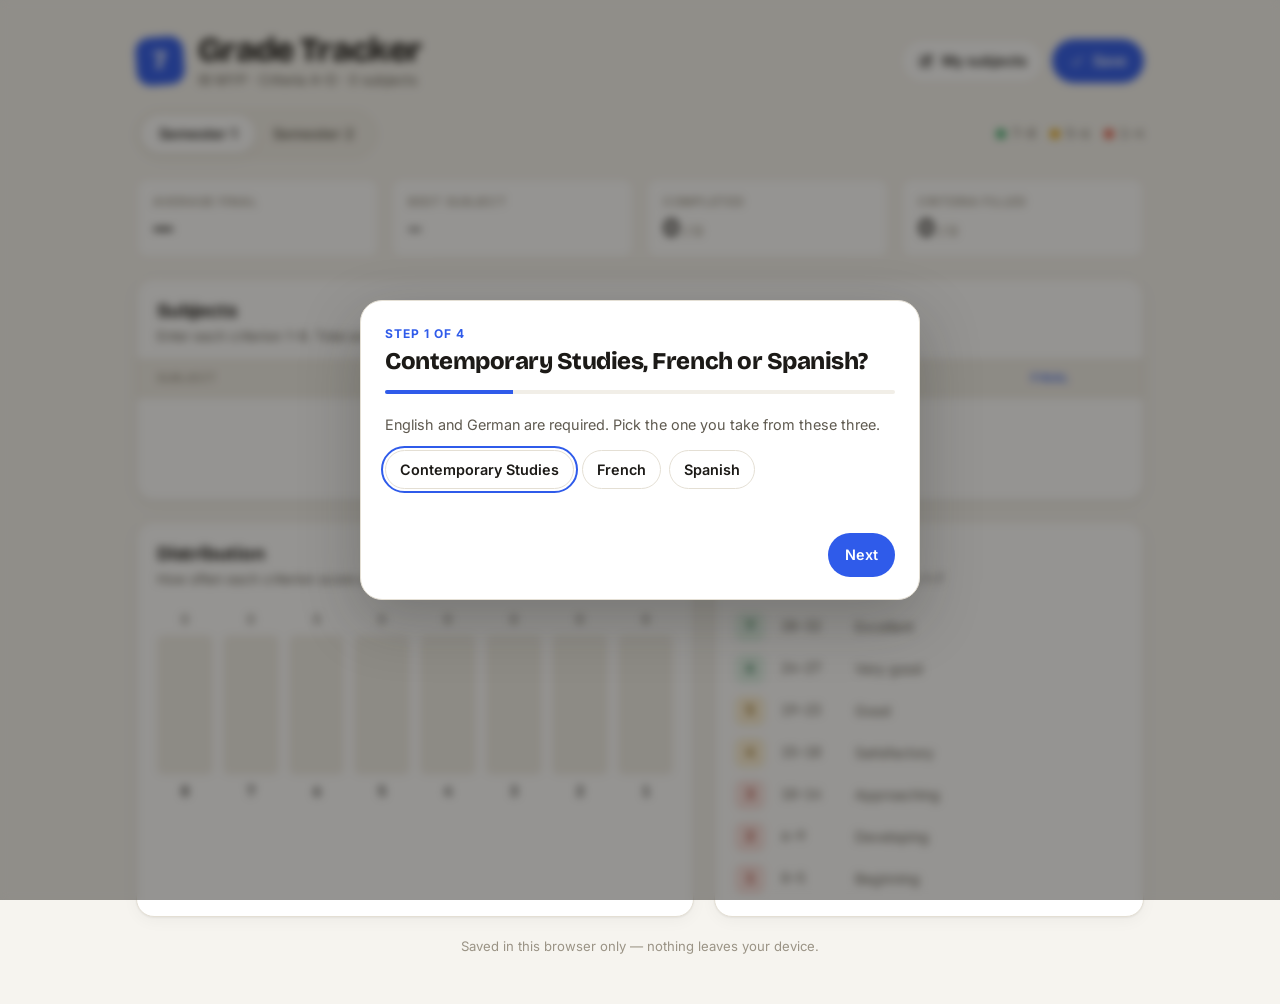
==== commit cd5a17ae: "personalization" ====
--- a/index.html
+++ b/index.html
@@ -3,339 +3,142 @@
   <head>
     <meta charset="UTF-8" />
     <meta name="viewport" content="width=device-width, initial-scale=1.0" />
-    <title>Grade Management System</title>
+    <title>Grade Tracker</title>
     <link rel="preconnect" href="https://fonts.googleapis.com" />
     <link rel="preconnect" href="https://fonts.gstatic.com" crossorigin />
-    <link href="https://fonts.googleapis.com/css2?family=DM+Mono:ital,wght@0,300;0,400;0,500;1,300&family=Syne:wght@400;500;600;700;800&family=Lora:ital,wght@0,400;0,500;1,400&display=swap" rel="stylesheet" />
+    <link href="https://fonts.googleapis.com/css2?family=Bricolage+Grotesque:opsz,wght@12..96,400;12..96,600;12..96,700;12..96,800&family=Inter:wght@400;500;600&family=JetBrains+Mono:wght@400;600;700&display=swap" rel="stylesheet" />
     <link rel="stylesheet" href="style.css" />
   </head>
   <body>
-
-    <div id="toast" class="toast" role="alert" aria-live="assertive" aria-atomic="true"></div>
-
-    <div class="bg-grid" aria-hidden="true"></div>
+    <div id="toast" class="toast" role="status" aria-live="polite"></div>
 
     <main class="page">
-      <div class="page-inner">
+      <!-- ═══════════ HEADER ═══════════ -->
+      <header class="top">
+        <div class="brand">
+          <div class="brand-mark" aria-hidden="true">7</div>
+          <div>
+            <h1 class="brand-title">Grade Tracker</h1>
+            <p class="brand-sub">IB MYP · Criteria A–D · <span id="subject-count">0</span> subjects</p>
+          </div>
+        </div>
+        <div class="top-actions">
+          <button id="setup-btn" class="btn btn-ghost" type="button">
+            <svg viewBox="0 0 20 20" fill="currentColor" aria-hidden="true"><path d="M5.433 13.917l1.262-3.155A4 4 0 0 1 7.58 9.42l6.92-6.918a2.121 2.121 0 0 1 3 3l-6.92 6.918c-.383.383-.84.685-1.343.886l-3.154 1.262a.5.5 0 0 1-.65-.65z"/><path d="M3.5 5.75c0-.69.56-1.25 1.25-1.25H10A.75.75 0 0 0 10 3H4.75A2.75 2.75 0 0 0 2 5.75v9.5A2.75 2.75 0 0 0 4.75 18h9.5A2.75 2.75 0 0 0 17 15.25V10a.75.75 0 0 0-1.5 0v5.25c0 .69-.56 1.25-1.25 1.25h-9.5c-.69 0-1.25-.56-1.25-1.25v-9.5z"/></svg>
+            My subjects
+          </button>
+          <button id="save-btn" class="btn btn-primary" type="button">
+            <svg viewBox="0 0 20 20" fill="currentColor" aria-hidden="true"><path fill-rule="evenodd" d="M16.704 4.153a.75.75 0 0 1 .143 1.052l-8 10.5a.75.75 0 0 1-1.127.075l-4.5-4.5a.75.75 0 0 1 1.06-1.06l3.894 3.893 7.48-9.817a.75.75 0 0 1 1.05-.143z" clip-rule="evenodd"/></svg>
+            <span class="save-label">Save</span>
+          </button>
+        </div>
+      </header>
 
-        <!-- ═══════════════ HEADER ═══════════════ -->
-        <header class="site-header">
-          <div class="header-brand">
-            <div class="brand-icon" aria-hidden="true">
-              <svg viewBox="0 0 32 32" fill="none" xmlns="http://www.w3.org/2000/svg">
-                <rect x="2" y="2" width="12" height="12" rx="3" fill="currentColor" opacity="0.9"/>
-                <rect x="18" y="2" width="12" height="12" rx="3" fill="currentColor" opacity="0.5"/>
-                <rect x="2" y="18" width="12" height="12" rx="3" fill="currentColor" opacity="0.5"/>
-                <rect x="18" y="18" width="12" height="12" rx="3" fill="currentColor" opacity="0.2"/>
-              </svg>
-            </div>
-            <div class="brand-text">
-              <h1 class="brand-title">Grade Tracker</h1>
-              <p class="brand-sub">IB MYP · Criteria A–D · Semesters 1 &amp; 2</p>
-            </div>
+      <!-- ═══════════ SEMESTER SWITCH + SUMMARY ═══════════ -->
+      <div class="toolbar">
+        <div class="segmented" role="tablist" aria-label="Select semester">
+          <button class="seg-btn active" data-sem="sem1" role="tab" aria-selected="true">Semester 1</button>
+          <button class="seg-btn" data-sem="sem2" role="tab" aria-selected="false">Semester 2</button>
+        </div>
+        <div class="legend" aria-label="Colour key">
+          <span class="dot dot-green"></span>7–8
+          <span class="dot dot-yellow"></span>5–6
+          <span class="dot dot-red"></span>1–4
+        </div>
+      </div>
+
+      <section class="stats" aria-label="Semester summary">
+        <div class="stat">
+          <span class="stat-label">Average final</span>
+          <span class="stat-value" id="stat-avg">—</span>
+        </div>
+        <div class="stat">
+          <span class="stat-label">Best subject</span>
+          <span class="stat-value stat-text" id="stat-best">—</span>
+        </div>
+        <div class="stat">
+          <span class="stat-label">Completed</span>
+          <span class="stat-value"><span id="stat-done">0</span><small> / <span id="stat-total">0</span></small></span>
+        </div>
+        <div class="stat">
+          <span class="stat-label">Criteria filled</span>
+          <span class="stat-value"><span id="stat-filled">0</span><small> / <span id="stat-possible">0</span></small></span>
+        </div>
+      </section>
+
+      <!-- ═══════════ GRADE TABLE ═══════════ -->
+      <section class="card" aria-labelledby="grades-title">
+        <div class="card-head">
+          <h2 id="grades-title" class="card-title">Subjects</h2>
+          <p class="card-sub">Enter each criterion 1–8. Total and final grade fill in automatically.</p>
+        </div>
+        <div class="table-scroll">
+          <table>
+            <thead>
+              <tr>
+                <th scope="col" class="th-subject">Subject</th>
+                <th scope="col">A</th>
+                <th scope="col">B</th>
+                <th scope="col">C</th>
+                <th scope="col">D</th>
+                <th scope="col" class="th-total">Total</th>
+                <th scope="col" class="th-final">Final</th>
+              </tr>
+            </thead>
+            <tbody id="grade-body"><!-- rendered by script.js --></tbody>
+          </table>
+        </div>
+      </section>
+
+      <!-- ═══════════ DISTRIBUTION + SCALE ═══════════ -->
+      <div class="two-col">
+        <section class="card" aria-labelledby="dist-title">
+          <div class="card-head">
+            <h2 id="dist-title" class="card-title">Distribution</h2>
+            <p class="card-sub">How often each criterion score appears this semester</p>
           </div>
-
-          <div class="legend" aria-label="Colour-coding legend">
-            <p class="legend-heading">Colour key</p>
-            <div class="legend-groups">
-              <div class="legend-group">
-                <span class="legend-scope">Criteria (1–8)</span>
-                <span class="chip chip-green">7–8</span>
-                <span class="chip chip-yellow">5–6</span>
-                <span class="chip chip-red">1–4</span>
-              </div>
-              <div class="legend-group">
-                <span class="legend-scope">Total (0–32)</span>
-                <span class="chip chip-green">24–32</span>
-                <span class="chip chip-yellow">16–23</span>
-                <span class="chip chip-red">≤15</span>
-              </div>
-              <div class="legend-group">
-                <span class="legend-scope">Final (1–7)</span>
-                <span class="chip chip-green">7</span>
-                <span class="chip chip-yellow">5–6</span>
-                <span class="chip chip-red">1–4</span>
-              </div>
-            </div>
-          </div>
-        </header>
-
-        <!-- ═══════════════ TABS ═══════════════ -->
-        <nav class="tabs" role="tablist" aria-label="Select semester">
-          <button class="tab-btn active" data-sem="1" role="tab" aria-selected="true" aria-controls="sem1" id="tab-1">
-            <span class="tab-indicator" aria-hidden="true"></span>
-            Semester 1
-          </button>
-          <button class="tab-btn" data-sem="2" role="tab" aria-selected="false" aria-controls="sem2" id="tab-2">
-            <span class="tab-indicator" aria-hidden="true"></span>
-            Semester 2
-          </button>
-        </nav>
-
-        <!-- ═══════════════ SEMESTER 1 ═══════════════ -->
-        <section id="sem1" class="semester" role="tabpanel" aria-labelledby="tab-1">
-          <div class="card-header">
-            <span class="card-header-label">Subject Grades — Criteria A–D &amp; Final</span>
-            <span class="sem-badge">Sem 1</span>
-          </div>
-          <div class="table-scroll">
-            <table aria-label="Semester 1 grades by subject and criterion">
-              <thead>
-                <tr>
-                  <th scope="col" class="th-subject">Subject</th>
-                  <th scope="col">A</th>
-                  <th scope="col">B</th>
-                  <th scope="col">C</th>
-                  <th scope="col">D</th>
-                  <th scope="col" class="th-total">Total</th>
-                  <th scope="col" class="th-final">Final</th>
-                </tr>
-              </thead>
-              <tbody>
-                <tr data-subject="English">
-                  <th scope="row" class="subject-cell">English</th>
-                  <td class="grade-cell"><input type="number" min="1" max="8" step="1" data-crit="A" placeholder="—" /></td>
-                  <td class="grade-cell"><input type="number" min="1" max="8" step="1" data-crit="B" placeholder="—" /></td>
-                  <td class="grade-cell"><input type="number" min="1" max="8" step="1" data-crit="C" placeholder="—" /></td>
-                  <td class="grade-cell"><input type="number" min="1" max="8" step="1" data-crit="D" placeholder="—" /></td>
-                  <td class="grade-cell total-cell"><input type="number" data-crit="Total" readonly tabindex="-1" /></td>
-                  <td class="grade-cell final-cell"><input type="number" data-crit="Final" readonly tabindex="-1" /></td>
-                </tr>
-                <tr data-subject="German">
-                  <th scope="row" class="subject-cell">German</th>
-                  <td class="grade-cell"><input type="number" min="1" max="8" step="1" data-crit="A" placeholder="—" /></td>
-                  <td class="grade-cell"><input type="number" min="1" max="8" step="1" data-crit="B" placeholder="—" /></td>
-                  <td class="grade-cell"><input type="number" min="1" max="8" step="1" data-crit="C" placeholder="—" /></td>
-                  <td class="grade-cell"><input type="number" min="1" max="8" step="1" data-crit="D" placeholder="—" /></td>
-                  <td class="grade-cell total-cell"><input type="number" data-crit="Total" readonly tabindex="-1" /></td>
-                  <td class="grade-cell final-cell"><input type="number" data-crit="Final" readonly tabindex="-1" /></td>
-                </tr>
-                <tr data-subject="Geography">
-                  <th scope="row" class="subject-cell">Geography</th>
-                  <td class="grade-cell"><input type="number" min="1" max="8" step="1" data-crit="A" placeholder="—" /></td>
-                  <td class="grade-cell"><input type="number" min="1" max="8" step="1" data-crit="B" placeholder="—" /></td>
-                  <td class="grade-cell"><input type="number" min="1" max="8" step="1" data-crit="C" placeholder="—" /></td>
-                  <td class="grade-cell"><input type="number" min="1" max="8" step="1" data-crit="D" placeholder="—" /></td>
-                  <td class="grade-cell total-cell"><input type="number" data-crit="Total" readonly tabindex="-1" /></td>
-                  <td class="grade-cell final-cell"><input type="number" data-crit="Final" readonly tabindex="-1" /></td>
-                </tr>
-                <tr data-subject="Science">
-                  <th scope="row" class="subject-cell">Science</th>
-                  <td class="grade-cell"><input type="number" min="1" max="8" step="1" data-crit="A" placeholder="—" /></td>
-                  <td class="grade-cell"><input type="number" min="1" max="8" step="1" data-crit="B" placeholder="—" /></td>
-                  <td class="grade-cell"><input type="number" min="1" max="8" step="1" data-crit="C" placeholder="—" /></td>
-                  <td class="grade-cell"><input type="number" min="1" max="8" step="1" data-crit="D" placeholder="—" /></td>
-                  <td class="grade-cell total-cell"><input type="number" data-crit="Total" readonly tabindex="-1" /></td>
-                  <td class="grade-cell final-cell"><input type="number" data-crit="Final" readonly tabindex="-1" /></td>
-                </tr>
-                <tr data-subject="Mathematics">
-                  <th scope="row" class="subject-cell">Mathematics</th>
-                  <td class="grade-cell"><input type="number" min="1" max="8" step="1" data-crit="A" placeholder="—" /></td>
-                  <td class="grade-cell"><input type="number" min="1" max="8" step="1" data-crit="B" placeholder="—" /></td>
-                  <td class="grade-cell"><input type="number" min="1" max="8" step="1" data-crit="C" placeholder="—" /></td>
-                  <td class="grade-cell"><input type="number" min="1" max="8" step="1" data-crit="D" placeholder="—" /></td>
-                  <td class="grade-cell total-cell"><input type="number" data-crit="Total" readonly tabindex="-1" /></td>
-                  <td class="grade-cell final-cell"><input type="number" data-crit="Final" readonly tabindex="-1" /></td>
-                </tr>
-                <tr data-subject="P.E.">
-                  <th scope="row" class="subject-cell">P.E.</th>
-                  <td class="grade-cell"><input type="number" min="1" max="8" step="1" data-crit="A" placeholder="—" /></td>
-                  <td class="grade-cell"><input type="number" min="1" max="8" step="1" data-crit="B" placeholder="—" /></td>
-                  <td class="grade-cell"><input type="number" min="1" max="8" step="1" data-crit="C" placeholder="—" /></td>
-                  <td class="grade-cell"><input type="number" min="1" max="8" step="1" data-crit="D" placeholder="—" /></td>
-                  <td class="grade-cell total-cell"><input type="number" data-crit="Total" readonly tabindex="-1" /></td>
-                  <td class="grade-cell final-cell"><input type="number" data-crit="Final" readonly tabindex="-1" /></td>
-                </tr>
-                <tr data-subject="Multimedia">
-                  <th scope="row" class="subject-cell">Multimedia</th>
-                  <td class="grade-cell"><input type="number" min="1" max="8" step="1" data-crit="A" placeholder="—" /></td>
-                  <td class="grade-cell"><input type="number" min="1" max="8" step="1" data-crit="B" placeholder="—" /></td>
-                  <td class="grade-cell"><input type="number" min="1" max="8" step="1" data-crit="C" placeholder="—" /></td>
-                  <td class="grade-cell"><input type="number" min="1" max="8" step="1" data-crit="D" placeholder="—" /></td>
-                  <td class="grade-cell total-cell"><input type="number" data-crit="Total" readonly tabindex="-1" /></td>
-                  <td class="grade-cell final-cell"><input type="number" data-crit="Final" readonly tabindex="-1" /></td>
-                </tr>
-                <tr data-subject="Programming">
-                  <th scope="row" class="subject-cell">Programming</th>
-                  <td class="grade-cell"><input type="number" min="1" max="8" step="1" data-crit="A" placeholder="—" /></td>
-                  <td class="grade-cell"><input type="number" min="1" max="8" step="1" data-crit="B" placeholder="—" /></td>
-                  <td class="grade-cell"><input type="number" min="1" max="8" step="1" data-crit="C" placeholder="—" /></td>
-                  <td class="grade-cell"><input type="number" min="1" max="8" step="1" data-crit="D" placeholder="—" /></td>
-                  <td class="grade-cell total-cell"><input type="number" data-crit="Total" readonly tabindex="-1" /></td>
-                  <td class="grade-cell final-cell"><input type="number" data-crit="Final" readonly tabindex="-1" /></td>
-                </tr>
-                 <tr data-subject="Chips">
-                  <th scope="row" class="subject-cell">Chips</th>
-                  <td class="grade-cell"><input type="number" min="1" max="8" step="1" data-crit="A" placeholder="—" /></td>
-                  <td class="grade-cell"><input type="number" min="1" max="8" step="1" data-crit="B" placeholder="—" /></td>
-                  <td class="grade-cell"><input type="number" min="1" max="8" step="1" data-crit="C" placeholder="—" /></td>
-                  <td class="grade-cell"><input type="number" min="1" max="8" step="1" data-crit="D" placeholder="—" /></td>
-                  <td class="grade-cell total-cell"><input type="number" data-crit="Total" readonly tabindex="-1" /></td>
-                  <td class="grade-cell final-cell"><input type="number" data-crit="Final" readonly tabindex="-1" /></td>
-                </tr>
-              </tbody>
-            </table>
-          </div>
+          <div class="dist-bars" id="dist-bars"></div>
         </section>
 
-        <!-- ═══════════════ SEMESTER 2 ═══════════════ -->
-        <section id="sem2" class="semester hidden" role="tabpanel" aria-labelledby="tab-2">
-          <div class="card-header">
-            <span class="card-header-label">Subject Grades — Criteria A–D &amp; Final</span>
-            <span class="sem-badge">Sem 2</span>
+        <section class="card" aria-labelledby="scale-title">
+          <div class="card-head">
+            <h2 id="scale-title" class="card-title">Final grade scale</h2>
+            <p class="card-sub">Total out of 32 → MYP grade 1–7</p>
           </div>
-          <div class="table-scroll">
-            <table aria-label="Semester 2 grades by subject and criterion">
-              <thead>
-                <tr>
-                  <th scope="col" class="th-subject">Subject</th>
-                  <th scope="col">A</th>
-                  <th scope="col">B</th>
-                  <th scope="col">C</th>
-                  <th scope="col">D</th>
-                  <th scope="col" class="th-total">Total</th>
-                  <th scope="col" class="th-final">Final</th>
-                </tr>
-              </thead>
-              <tbody>
-                <tr data-subject="English">
-                  <th scope="row" class="subject-cell">English</th>
-                  <td class="grade-cell"><input type="number" min="1" max="8" step="1" data-crit="A" placeholder="—" /></td>
-                  <td class="grade-cell"><input type="number" min="1" max="8" step="1" data-crit="B" placeholder="—" /></td>
-                  <td class="grade-cell"><input type="number" min="1" max="8" step="1" data-crit="C" placeholder="—" /></td>
-                  <td class="grade-cell"><input type="number" min="1" max="8" step="1" data-crit="D" placeholder="—" /></td>
-                  <td class="grade-cell total-cell"><input type="number" data-crit="Total" readonly tabindex="-1" /></td>
-                  <td class="grade-cell final-cell"><input type="number" data-crit="Final" readonly tabindex="-1" /></td>
-                </tr>
-                <tr data-subject="German">
-                  <th scope="row" class="subject-cell">German</th>
-                  <td class="grade-cell"><input type="number" min="1" max="8" step="1" data-crit="A" placeholder="—" /></td>
-                  <td class="grade-cell"><input type="number" min="1" max="8" step="1" data-crit="B" placeholder="—" /></td>
-                  <td class="grade-cell"><input type="number" min="1" max="8" step="1" data-crit="C" placeholder="—" /></td>
-                  <td class="grade-cell"><input type="number" min="1" max="8" step="1" data-crit="D" placeholder="—" /></td>
-                  <td class="grade-cell total-cell"><input type="number" data-crit="Total" readonly tabindex="-1" /></td>
-                  <td class="grade-cell final-cell"><input type="number" data-crit="Final" readonly tabindex="-1" /></td>
-                </tr>
-                <tr data-subject="History">
-                  <th scope="row" class="subject-cell">History</th>
-                  <td class="grade-cell"><input type="number" min="1" max="8" step="1" data-crit="A" placeholder="—" /></td>
-                  <td class="grade-cell"><input type="number" min="1" max="8" step="1" data-crit="B" placeholder="—" /></td>
-                  <td class="grade-cell"><input type="number" min="1" max="8" step="1" data-crit="C" placeholder="—" /></td>
-                  <td class="grade-cell"><input type="number" min="1" max="8" step="1" data-crit="D" placeholder="—" /></td>
-                  <td class="grade-cell total-cell"><input type="number" data-crit="Total" readonly tabindex="-1" /></td>
-                  <td class="grade-cell final-cell"><input type="number" data-crit="Final" readonly tabindex="-1" /></td>
-                </tr>
-                <tr data-subject="Science">
-                  <th scope="row" class="subject-cell">Science</th>
-                  <td class="grade-cell"><input type="number" min="1" max="8" step="1" data-crit="A" placeholder="—" /></td>
-                  <td class="grade-cell"><input type="number" min="1" max="8" step="1" data-crit="B" placeholder="—" /></td>
-                  <td class="grade-cell"><input type="number" min="1" max="8" step="1" data-crit="C" placeholder="—" /></td>
-                  <td class="grade-cell"><input type="number" min="1" max="8" step="1" data-crit="D" placeholder="—" /></td>
-                  <td class="grade-cell total-cell"><input type="number" data-crit="Total" readonly tabindex="-1" /></td>
-                  <td class="grade-cell final-cell"><input type="number" data-crit="Final" readonly tabindex="-1" /></td>
-                </tr>
-                <tr data-subject="Mathematics">
-                  <th scope="row" class="subject-cell">Mathematics</th>
-                  <td class="grade-cell"><input type="number" min="1" max="8" step="1" data-crit="A" placeholder="—" /></td>
-                  <td class="grade-cell"><input type="number" min="1" max="8" step="1" data-crit="B" placeholder="—" /></td>
-                  <td class="grade-cell"><input type="number" min="1" max="8" step="1" data-crit="C" placeholder="—" /></td>
-                  <td class="grade-cell"><input type="number" min="1" max="8" step="1" data-crit="D" placeholder="—" /></td>
-                  <td class="grade-cell total-cell"><input type="number" data-crit="Total" readonly tabindex="-1" /></td>
-                  <td class="grade-cell final-cell"><input type="number" data-crit="Final" readonly tabindex="-1" /></td>
-                </tr>
-                <tr data-subject="P.E.">
-                  <th scope="row" class="subject-cell">P.E.</th>
-                  <td class="grade-cell"><input type="number" min="1" max="8" step="1" data-crit="A" placeholder="—" /></td>
-                  <td class="grade-cell"><input type="number" min="1" max="8" step="1" data-crit="B" placeholder="—" /></td>
-                  <td class="grade-cell"><input type="number" min="1" max="8" step="1" data-crit="C" placeholder="—" /></td>
-                  <td class="grade-cell"><input type="number" min="1" max="8" step="1" data-crit="D" placeholder="—" /></td>
-                  <td class="grade-cell total-cell"><input type="number" data-crit="Total" readonly tabindex="-1" /></td>
-                  <td class="grade-cell final-cell"><input type="number" data-crit="Final" readonly tabindex="-1" /></td>
-                </tr>
-                <tr data-subject="Multimedia">
-                  <th scope="row" class="subject-cell">Multimedia</th>
-                  <td class="grade-cell"><input type="number" min="1" max="8" step="1" data-crit="A" placeholder="—" /></td>
-                  <td class="grade-cell"><input type="number" min="1" max="8" step="1" data-crit="B" placeholder="—" /></td>
-                  <td class="grade-cell"><input type="number" min="1" max="8" step="1" data-crit="C" placeholder="—" /></td>
-                  <td class="grade-cell"><input type="number" min="1" max="8" step="1" data-crit="D" placeholder="—" /></td>
-                  <td class="grade-cell total-cell"><input type="number" data-crit="Total" readonly tabindex="-1" /></td>
-                  <td class="grade-cell final-cell"><input type="number" data-crit="Final" readonly tabindex="-1" /></td>
-                </tr>
-                <tr data-subject="Programming">
-                  <th scope="row" class="subject-cell">Programming</th>
-                  <td class="grade-cell"><input type="number" min="1" max="8" step="1" data-crit="A" placeholder="—" /></td>
-                  <td class="grade-cell"><input type="number" min="1" max="8" step="1" data-crit="B" placeholder="—" /></td>
-                  <td class="grade-cell"><input type="number" min="1" max="8" step="1" data-crit="C" placeholder="—" /></td>
-                  <td class="grade-cell"><input type="number" min="1" max="8" step="1" data-crit="D" placeholder="—" /></td>
-                  <td class="grade-cell total-cell"><input type="number" data-crit="Total" readonly tabindex="-1" /></td>
-                  <td class="grade-cell final-cell"><input type="number" data-crit="Final" readonly tabindex="-1" /></td>
-                </tr>
-                <tr data-subject="Contemporary Studies">
-                  <th scope="row" class="subject-cell">Contemporary Studies</th>
-                  <td class="grade-cell"><input type="number" min="1" max="8" step="1" data-crit="A" placeholder="—" /></td>
-                  <td class="grade-cell"><input type="number" min="1" max="8" step="1" data-crit="B" placeholder="—" /></td>
-                  <td class="grade-cell"><input type="number" min="1" max="8" step="1" data-crit="C" placeholder="—" /></td>
-                  <td class="grade-cell"><input type="number" min="1" max="8" step="1" data-crit="D" placeholder="—" /></td>
-                  <td class="grade-cell total-cell"><input type="number" data-crit="Total" readonly tabindex="-1" /></td>
-                  <td class="grade-cell final-cell"><input type="number" data-crit="Final" readonly tabindex="-1" /></td>
-                </tr>
-              </tbody>
-            </table>
-          </div>
+          <ol class="scale">
+            <li class="s7"><b>7</b><span>28–32</span><em>Excellent</em></li>
+            <li class="s6"><b>6</b><span>24–27</span><em>Very good</em></li>
+            <li class="s5"><b>5</b><span>19–23</span><em>Good</em></li>
+            <li class="s4"><b>4</b><span>15–18</span><em>Satisfactory</em></li>
+            <li class="s3"><b>3</b><span>10–14</span><em>Approaching</em></li>
+            <li class="s2"><b>2</b><span>6–9</span><em>Developing</em></li>
+            <li class="s1"><b>1</b><span>0–5</span><em>Beginning</em></li>
+          </ol>
         </section>
+      </div>
 
-        <!-- ═══════════════ ACTION BAR ═══════════════ -->
-        <div class="action-bar">
-          <p class="action-hint">
-            <svg viewBox="0 0 16 16" fill="currentColor" aria-hidden="true"><path d="M8 1a7 7 0 1 0 0 14A7 7 0 0 0 8 1zm.75 4.5a.75.75 0 1 1-1.5 0 .75.75 0 0 1 1.5 0zM7.25 7.5a.75.75 0 0 1 1.5 0v3.5a.75.75 0 0 1-1.5 0V7.5z"/></svg>
-            Grades are saved per semester to your browser's local storage.
-          </p>
-          <button id="save-btn" class="save-btn" type="button">
-            <svg viewBox="0 0 20 20" fill="currentColor" aria-hidden="true"><path d="M2 4.25A2.25 2.25 0 0 1 4.25 2h9.198c.597 0 1.169.237 1.59.659l2.303 2.302c.422.422.659.994.659 1.591V15.75A2.25 2.25 0 0 1 15.75 18H4.25A2.25 2.25 0 0 1 2 15.75V4.25zm12 10.25a1.75 1.75 0 1 0-3.5 0 1.75 1.75 0 0 0 3.5 0zM5.5 4.5v3A.5.5 0 0 0 6 8h6a.5.5 0 0 0 .5-.5v-3A.5.5 0 0 0 12 4H6a.5.5 0 0 0-.5.5z"/></svg>
-            Save Grades
-          </button>
+      <footer class="foot">Saved in this browser only — nothing leaves your device.</footer>
+    </main>
+
+    <!-- ═══════════ SETUP DIALOG ═══════════ -->
+    <dialog id="setup" class="setup" aria-labelledby="setup-title">
+      <form id="setup-form" method="dialog">
+        <div class="setup-head">
+          <p class="setup-step" id="setup-step">Step 1 of 4</p>
+          <h2 id="setup-title" class="setup-title">What subjects do you have?</h2>
+          <div class="progress" aria-hidden="true"><span id="setup-progress"></span></div>
         </div>
 
-        <!-- ═══════════════ DISTRIBUTION PANEL ═══════════════ -->
-        <section class="dist-panel" aria-labelledby="dist-title">
-          <div class="dist-header">
-            <div>
-              <h2 id="dist-title" class="dist-title">Grade Distribution</h2>
-              <p class="dist-sub">Criteria A–D frequency for the active semester</p>
-            </div>
-            <div class="dist-total-wrap" aria-live="polite">
-              <span class="dist-total-label">Filled</span>
-              <span id="dist-filled" class="dist-total-val">0</span>
-              <span class="dist-total-denom">/ <span id="dist-possible">0</span></span>
-            </div>
-          </div>
-          <div class="dist-bars" id="dist-bars" aria-label="Grade distribution bars">
-            <!-- JS renders these -->
-          </div>
-        </section>
+        <div class="setup-body" id="setup-body"><!-- rendered by script.js --></div>
 
-        <!-- ═══════════════ SCALE REFERENCE ═══════════════ -->
-        <section class="scale-section" aria-labelledby="scale-title">
-          <h2 id="scale-title" class="scale-title">Final Grade Scale</h2>
-          <p class="scale-sub">IB MYP summative 1–7 grade mapped from total criteria score (max 32)</p>
-          <div class="scale-grid">
-            <div class="scale-card g7"><span class="scale-range">28–32</span><span class="scale-g">7</span><span class="scale-desc">Excellent</span></div>
-            <div class="scale-card g6"><span class="scale-range">24–27</span><span class="scale-g">6</span><span class="scale-desc">Very Good</span></div>
-            <div class="scale-card g5"><span class="scale-range">19–23</span><span class="scale-g">5</span><span class="scale-desc">Good</span></div>
-            <div class="scale-card g4"><span class="scale-range">15–18</span><span class="scale-g">4</span><span class="scale-desc">Satisfactory</span></div>
-            <div class="scale-card g3"><span class="scale-range">10–14</span><span class="scale-g">3</span><span class="scale-desc">Approaching</span></div>
-            <div class="scale-card g2"><span class="scale-range">6–9</span><span class="scale-g">2</span><span class="scale-desc">Developing</span></div>
-            <div class="scale-card g1"><span class="scale-range">0–5</span><span class="scale-g">1</span><span class="scale-desc">Beginning</span></div>
-          </div>
-        </section>
+        <p class="setup-error" id="setup-error" role="alert"></p>
 
-        <!-- ═══════════════ FOOTER ═══════════════ -->
-        <footer class="page-footer">
-          Criteria A–D are scored 1–8 each (total max&nbsp;32). The final summative grade (1–7) is derived from the total using the scale above. Data is stored locally in your browser — no server involved.
-        </footer>
-
-      </div>
-    </main>
+        <div class="setup-foot">
+          <button type="button" class="btn btn-ghost" id="setup-back">Back</button>
+          <button type="button" class="btn btn-primary" id="setup-next">Next</button>
+        </div>
+      </form>
+    </dialog>
 
     <script src="script.js"></script>
   </body>
--- a/style.css
+++ b/style.css
@@ -1,889 +1,428 @@
-/* ═══════════════════════════════════════════════════
-   Grade Management System — redesigned style.css
-   Aesthetic: editorial dark · Syne display + Lora body
-   + DM Mono for numbers
-   ═══════════════════════════════════════════════════ */
-
-/* ── Tokens ─────────────────────────────────────── */
+/* ═══════════════════════════════════════════════
+   Grade Tracker — style.css
+   Clean, warm-neutral light theme with automatic dark mode.
+   Bricolage Grotesque (display) · Inter (UI) · JetBrains Mono (numbers)
+   ═══════════════════════════════════════════════ */
+
 :root {
-  /* Background layers */
-  --bg:            #08090d;
-  --surface:       #0e1016;
-  --surface-raised:#13161e;
-  --surface-high:  #181c26;
-  --border:        rgba(255,255,255,.07);
-  --border-bright: rgba(255,255,255,.14);
-
-  /* Accent */
-  --accent:        #7c6af7;
-  --accent-dim:    rgba(124,106,247,.18);
-  --accent-glow:   rgba(124,106,247,.35);
-
-  /* Text */
-  --text-1: #eef0f6;
-  --text-2: #8b90a8;
-  --text-3: #505670;
-
-  /* Grade colours — carefully chosen for dark bg legibility */
-  --g-green-bg:   rgba( 52,211,153,.13);
-  --g-green-fg:   #34d399;
-  --g-green-bdr:  rgba( 52,211,153,.30);
-
-  --g-yellow-bg:  rgba(251,191, 36,.10);
-  --g-yellow-fg:  #fbbf24;
-  --g-yellow-bdr: rgba(251,191, 36,.28);
-
-  --g-red-bg:     rgba(248,113,113,.10);
-  --g-red-fg:     #f87171;
-  --g-red-bdr:    rgba(248,113,113,.28);
-
-  /* Spacing scale */
-  --sp-1: 4px;
-  --sp-2: 8px;
-  --sp-3: 12px;
-  --sp-4: 16px;
-  --sp-5: 20px;
-  --sp-6: 24px;
-  --sp-8: 32px;
-  --sp-10:40px;
-  --sp-12:48px;
-
-  /* Type */
-  --font-display: 'Syne', sans-serif;
-  --font-body:    'Lora', Georgia, serif;
-  --font-mono:    'DM Mono', 'Courier New', monospace;
-
-  /* Radii */
-  --r-sm:  6px;
+  --bg: #f6f4ef;
+  --surface: #ffffff;
+  --surface-2: #f1eee7;
+  --border: #e4dfd4;
+  --border-strong: #cfc8b9;
+  --text-1: #1c1a17;
+  --text-2: #5f5a50;
+  --text-3: #9a9385;
+
+  --accent: #2f5bea;
+  --accent-soft: #e6ecfd;
+  --accent-text: #ffffff;
+
+  --green-bg: #e3f4ea;  --green-fg: #17663b;  --green-bar: #34a865;
+  --yellow-bg: #fdf1d6; --yellow-fg: #8a5a00; --yellow-bar: #e5a612;
+  --red-bg: #fbe4e1;    --red-fg: #a3271b;    --red-bar: #e0533f;
+
+  --tag-core: #8a8478;
+  --tag-option: #2f5bea;
+  --tag-humanities: #c2410c;
+  --tag-design: #8b3fd9;
+  --tag-extra: #0f8a83;
+
+  --font-display: 'Bricolage Grotesque', system-ui, sans-serif;
+  --font-ui: 'Inter', system-ui, sans-serif;
+  --font-mono: 'JetBrains Mono', ui-monospace, monospace;
+
+  --r-sm: 8px;
   --r-md: 12px;
   --r-lg: 18px;
-  --r-xl: 24px;
-
-  /* Shadows */
-  --shadow-card: 0 4px 24px rgba(0,0,0,.55), 0 1px 0 rgba(255,255,255,.04) inset;
-  --shadow-pop:  0 8px 40px rgba(0,0,0,.7);
-}
-
-/* ── Reset ───────────────────────────────────────── */
+  --shadow: 0 1px 2px rgba(28,26,23,.05), 0 4px 16px rgba(28,26,23,.04);
+  --shadow-pop: 0 20px 60px rgba(28,26,23,.25);
+}
+
+@media (prefers-color-scheme: dark) {
+  :root {
+    --bg: #121211;
+    --surface: #1b1b19;
+    --surface-2: #242421;
+    --border: #2f2e2b;
+    --border-strong: #45433e;
+    --text-1: #f1eee7;
+    --text-2: #b0aa9d;
+    --text-3: #77726a;
+
+    --accent: #7b9bff;
+    --accent-soft: #1f2846;
+    --accent-text: #0d1430;
+
+    --green-bg: #15301f;  --green-fg: #6fdc9b;  --green-bar: #3fbf73;
+    --yellow-bg: #33280f; --yellow-fg: #f5c451; --yellow-bar: #e5a612;
+    --red-bg: #3a1a16;    --red-fg: #ff8f80;    --red-bar: #e8604d;
+
+    --tag-core: #9a9385;
+    --tag-option: #7b9bff;
+    --tag-humanities: #fb8a4c;
+    --tag-design: #b98bff;
+    --tag-extra: #3cc7bf;
+
+    --shadow: 0 1px 2px rgba(0,0,0,.3);
+    --shadow-pop: 0 20px 60px rgba(0,0,0,.6);
+  }
+}
+
 *, *::before, *::after { box-sizing: border-box; margin: 0; padding: 0; }
-
-/* ── Base ────────────────────────────────────────── */
-html { scroll-behavior: smooth; }
 
 body {
   min-height: 100vh;
   background: var(--bg);
   color: var(--text-1);
-  font-family: var(--font-body);
+  font-family: var(--font-ui);
   font-size: 15px;
-  line-height: 1.6;
-  padding: var(--sp-8) var(--sp-4);
+  line-height: 1.5;
+  -webkit-font-smoothing: antialiased;
+}
+
+button { font: inherit; color: inherit; cursor: pointer; }
+[hidden] { display: none !important; }
+
+.page {
+  max-width: 1040px;
+  margin: 0 auto;
+  padding: 32px 16px 48px;
   display: flex;
   flex-direction: column;
-  align-items: center;
-  overflow-x: hidden;
-}
-
-/* ── Background grid texture ─────────────────────── */
-.bg-grid {
-  position: fixed;
-  inset: 0;
-  pointer-events: none;
-  z-index: 0;
-  background-image:
-    linear-gradient(rgba(124,106,247,.03) 1px, transparent 1px),
-    linear-gradient(90deg, rgba(124,106,247,.03) 1px, transparent 1px);
-  background-size: 48px 48px;
-  mask-image: radial-gradient(ellipse 80% 80% at 50% 0%, #000 30%, transparent 100%);
-}
-
-.bg-grid::after {
-  content: '';
-  position: absolute;
-  inset: 0;
-  background:
-    radial-gradient(ellipse 60% 40% at 20% 10%, rgba(124,106,247,.07), transparent),
-    radial-gradient(ellipse 50% 35% at 80% 90%, rgba(52,211,153,.05), transparent);
-}
-
-/* ── Page wrapper ────────────────────────────────── */
-.page {
-  position: relative;
-  z-index: 1;
-  width: 100%;
-  max-width: 1000px;
-  animation: pageIn .45s cubic-bezier(.22,1,.36,1) both;
-}
-
-@keyframes pageIn {
-  from { opacity: 0; transform: translateY(18px); }
-  to   { opacity: 1; transform: translateY(0);    }
-}
-
-.page-inner {
-  display: flex;
-  flex-direction: column;
-  gap: var(--sp-6);
-}
-
-/* ══════════════════════════════════════════════════
-   HEADER
-   ══════════════════════════════════════════════════ */
-.site-header {
-  display: flex;
-  align-items: flex-start;
-  justify-content: space-between;
-  gap: var(--sp-6);
-  flex-wrap: wrap;
-}
-
-/* Brand */
-.header-brand {
-  display: flex;
-  align-items: center;
-  gap: var(--sp-4);
-}
-
-.brand-icon {
-  width: 44px;
-  height: 44px;
-  flex-shrink: 0;
-  color: var(--accent);
-  filter: drop-shadow(0 0 10px var(--accent-glow));
-}
-
-.brand-title {
-  font-family: var(--font-display);
-  font-size: clamp(1.6rem, 4vw, 2.1rem);
-  font-weight: 800;
-  letter-spacing: -.02em;
-  color: var(--text-1);
-  line-height: 1.1;
-}
-
-.brand-sub {
-  font-family: var(--font-mono);
-  font-size: .72rem;
-  color: var(--text-3);
-  letter-spacing: .08em;
-  text-transform: uppercase;
-  margin-top: 3px;
-}
-
-/* Legend */
-.legend {
-  background: var(--surface-raised);
-  border: 1px solid var(--border);
-  border-radius: var(--r-lg);
-  padding: var(--sp-4) var(--sp-5);
-  display: flex;
-  flex-direction: column;
-  gap: var(--sp-2);
-  flex-shrink: 0;
-}
-
-.legend-heading {
-  font-family: var(--font-display);
-  font-size: .7rem;
-  font-weight: 600;
-  text-transform: uppercase;
-  letter-spacing: .14em;
-  color: var(--text-3);
-  margin-bottom: 2px;
-}
-
-.legend-groups {
-  display: flex;
-  flex-direction: column;
-  gap: var(--sp-1);
-}
-
-.legend-group {
-  display: flex;
-  align-items: center;
-  gap: var(--sp-2);
-  flex-wrap: wrap;
-}
-
-.legend-scope {
-  font-family: var(--font-mono);
-  font-size: .72rem;
-  color: var(--text-2);
-  min-width: 100px;
-}
-
-.chip {
-  display: inline-flex;
-  align-items: center;
-  padding: 2px 9px;
-  border-radius: 999px;
-  font-family: var(--font-mono);
-  font-size: .7rem;
-  font-weight: 500;
-  border: 1px solid transparent;
-}
-
-.chip-green  { background: var(--g-green-bg);  color: var(--g-green-fg);  border-color: var(--g-green-bdr);  }
-.chip-yellow { background: var(--g-yellow-bg); color: var(--g-yellow-fg); border-color: var(--g-yellow-bdr); }
-.chip-red    { background: var(--g-red-bg);    color: var(--g-red-fg);    border-color: var(--g-red-bdr);    }
-
-/* ══════════════════════════════════════════════════
-   TABS
-   ══════════════════════════════════════════════════ */
-.tabs {
-  display: flex;
-  gap: var(--sp-2);
-  position: relative;
-}
-
-.tabs::before {
-  content: '';
-  position: absolute;
-  bottom: 0;
-  left: 0; right: 0;
-  height: 1px;
-  background: var(--border);
-}
-
-.tab-btn {
-  position: relative;
-  display: flex;
-  align-items: center;
-  gap: var(--sp-2);
-  padding: var(--sp-3) var(--sp-5);
-  background: transparent;
-  border: none;
-  border-radius: var(--r-md) var(--r-md) 0 0;
-  color: var(--text-2);
-  font-family: var(--font-display);
-  font-size: .88rem;
-  font-weight: 600;
-  letter-spacing: .02em;
-  cursor: pointer;
-  transition: color .2s, background .2s;
-  outline: none;
-  -webkit-user-select: none;
-  user-select: none;
-}
-
-.tab-btn::after {
-  content: '';
-  position: absolute;
-  bottom: -1px;
-  left: 0; right: 0;
-  height: 2px;
-  border-radius: 2px 2px 0 0;
-  background: var(--accent);
-  transform: scaleX(0);
-  transform-origin: left;
-  transition: transform .25s cubic-bezier(.4,0,.2,1);
-}
-
-.tab-btn:hover { color: var(--text-1); background: var(--surface-raised); }
-
-.tab-btn.active {
-  color: var(--text-1);
-  background: var(--surface-raised);
-}
-
-.tab-btn.active::after { transform: scaleX(1); }
-
-.tab-btn:focus-visible {
-  box-shadow: 0 0 0 2px var(--accent);
-  z-index: 1;
-}
-
-.tab-indicator {
-  width: 7px; height: 7px;
-  border-radius: 50%;
-  background: var(--border-bright);
-  transition: background .2s, box-shadow .2s;
-  flex-shrink: 0;
-}
-
-.tab-btn.active .tab-indicator {
-  background: var(--accent);
-  box-shadow: 0 0 8px var(--accent-glow);
-}
-
-/* ══════════════════════════════════════════════════
-   SEMESTER CARDS
-   ══════════════════════════════════════════════════ */
-.semester {
-  background: var(--surface);
-  border: 1px solid var(--border);
-  border-radius: 0 var(--r-xl) var(--r-xl) var(--r-xl);
-  box-shadow: var(--shadow-card);
-  overflow: hidden;
-  transition: opacity .25s ease, transform .25s ease;
-}
-
-.semester.hidden { display: none; }
-
-/* Card header strip */
-.card-header {
+  gap: 20px;
+}
+
+/* ── Header ───────────────────────────────────── */
+.top {
   display: flex;
   align-items: center;
   justify-content: space-between;
-  padding: var(--sp-3) var(--sp-5);
-  background: linear-gradient(90deg, rgba(124,106,247,.12), rgba(52,211,153,.08));
+  gap: 16px;
+  flex-wrap: wrap;
+}
+.brand { display: flex; align-items: center; gap: 14px; }
+.brand-mark {
+  width: 48px; height: 48px;
+  display: grid; place-items: center;
+  border-radius: 14px;
+  background: var(--accent);
+  color: var(--accent-text);
+  font-family: var(--font-display);
+  font-weight: 800;
+  font-size: 1.6rem;
+  transform: rotate(-4deg);
+}
+.brand-title {
+  font-family: var(--font-display);
+  font-weight: 800;
+  font-size: clamp(1.6rem, 4vw, 2.1rem);
+  letter-spacing: -.02em;
+  line-height: 1.1;
+}
+.brand-sub { color: var(--text-2); font-size: .88rem; }
+.top-actions { display: flex; gap: 8px; }
+
+/* ── Buttons ──────────────────────────────────── */
+.btn {
+  display: inline-flex; align-items: center; gap: 8px;
+  padding: 10px 16px;
+  border-radius: 999px;
+  border: 1px solid transparent;
+  font-weight: 600;
+  font-size: .9rem;
+  transition: background .15s, border-color .15s, transform .1s;
+}
+.btn svg { width: 16px; height: 16px; }
+.btn:active { transform: scale(.97); }
+.btn:focus-visible { outline: 2px solid var(--accent); outline-offset: 2px; }
+.btn-primary { background: var(--accent); color: var(--accent-text); }
+.btn-primary:hover { filter: brightness(1.08); }
+.btn-ghost { background: var(--surface); border-color: var(--border); }
+.btn-ghost:hover { border-color: var(--border-strong); background: var(--surface-2); }
+.btn-sm { padding: 7px 14px; font-size: .85rem; }
+
+/* ── Toolbar ──────────────────────────────────── */
+.toolbar {
+  display: flex; align-items: center; justify-content: space-between;
+  gap: 12px; flex-wrap: wrap;
+}
+.segmented {
+  display: inline-flex;
+  padding: 4px;
+  background: var(--surface-2);
+  border: 1px solid var(--border);
+  border-radius: 999px;
+}
+.seg-btn {
+  border: 0; background: none;
+  padding: 8px 18px;
+  border-radius: 999px;
+  font-weight: 600; font-size: .9rem;
+  color: var(--text-2);
+  transition: background .15s, color .15s;
+}
+.seg-btn.active { background: var(--surface); color: var(--text-1); box-shadow: var(--shadow); }
+.seg-btn:focus-visible { outline: 2px solid var(--accent); outline-offset: 2px; }
+
+.legend { display: flex; align-items: center; gap: 6px; font-size: .82rem; color: var(--text-2); font-family: var(--font-mono); }
+.dot { width: 10px; height: 10px; border-radius: 50%; margin-left: 8px; }
+.dot-green { background: var(--green-bar); }
+.dot-yellow { background: var(--yellow-bar); }
+.dot-red { background: var(--red-bar); }
+
+/* ── Stats ────────────────────────────────────── */
+.stats {
+  display: grid;
+  grid-template-columns: repeat(4, minmax(0, 1fr));
+  gap: 12px;
+}
+.stat {
+  background: var(--surface);
+  border: 1px solid var(--border);
+  border-radius: var(--r-md);
+  padding: 14px 16px;
+  display: flex; flex-direction: column; gap: 2px;
+  min-width: 0;
+}
+.stat-label { font-size: .75rem; text-transform: uppercase; letter-spacing: .06em; color: var(--text-3); font-weight: 600; }
+.stat-value { font-family: var(--font-display); font-weight: 700; font-size: 1.6rem; line-height: 1.2; }
+.stat-value small { font-size: .95rem; color: var(--text-3); font-weight: 600; }
+.stat-text { font-size: 1.05rem; white-space: nowrap; overflow: hidden; text-overflow: ellipsis; padding-top: 6px; }
+
+/* ── Cards ────────────────────────────────────── */
+.card {
+  background: var(--surface);
+  border: 1px solid var(--border);
+  border-radius: var(--r-lg);
+  box-shadow: var(--shadow);
+  overflow: hidden;
+}
+.card-head { padding: 18px 20px 12px; }
+.card-title { font-family: var(--font-display); font-weight: 700; font-size: 1.2rem; letter-spacing: -.01em; }
+.card-sub { color: var(--text-2); font-size: .85rem; }
+
+/* ── Table ────────────────────────────────────── */
+.table-scroll { overflow-x: auto; }
+table { width: 100%; border-collapse: collapse; min-width: 600px; }
+thead th {
+  font-size: .72rem; text-transform: uppercase; letter-spacing: .08em;
+  color: var(--text-3); font-weight: 600;
+  padding: 10px 6px;
+  border-top: 1px solid var(--border);
   border-bottom: 1px solid var(--border);
-}
-
-.card-header-label {
-  font-family: var(--font-display);
-  font-size: .75rem;
-  font-weight: 600;
-  text-transform: uppercase;
-  letter-spacing: .1em;
-  color: var(--text-2);
-}
-
-.sem-badge {
-  font-family: var(--font-mono);
-  font-size: .68rem;
-  font-weight: 500;
-  padding: 3px 10px;
-  border-radius: 999px;
-  background: rgba(124,106,247,.15);
-  color: var(--accent);
-  border: 1px solid rgba(124,106,247,.3);
-  letter-spacing: .06em;
-}
-
-/* ── Table ───────────────────────────────────────── */
-.table-scroll {
-  overflow-x: auto;
-  -webkit-overflow-scrolling: touch;
-}
-
-.table-scroll::-webkit-scrollbar { height: 6px; }
-.table-scroll::-webkit-scrollbar-track { background: var(--surface); }
-.table-scroll::-webkit-scrollbar-thumb { background: var(--border-bright); border-radius: 3px; }
-
-table {
-  width: 100%;
-  border-collapse: collapse;
-  font-size: .92rem;
-}
-
-thead {
-  position: sticky;
-  top: 0;
-  z-index: 2;
-}
-
-thead tr {
-  background: var(--surface-raised);
-  border-bottom: 1px solid var(--border-bright);
-}
-
-th {
-  padding: var(--sp-3) var(--sp-4);
-  font-family: var(--font-display);
-  font-size: .68rem;
-  font-weight: 700;
-  text-transform: uppercase;
-  letter-spacing: .12em;
-  color: var(--text-3);
-  text-align: center;
-  white-space: nowrap;
-}
-
-.th-subject { text-align: left; padding-left: var(--sp-5); }
-.th-total   { color: var(--text-2); }
-.th-final   { color: var(--accent); }
-
-/* rows */
-tbody tr {
-  border-bottom: 1px solid var(--border);
-  transition: background .15s;
-}
-tbody tr:last-child { border-bottom: none; }
-tbody tr:hover { background: var(--surface-raised); }
-
-/* Subject cell */
-.subject-cell {
-  padding: var(--sp-3) var(--sp-5);
-  font-family: var(--font-body);
-  font-weight: 500;
-  font-size: .9rem;
-  color: var(--text-1);
+  background: var(--surface-2);
+}
+.th-subject { text-align: left; padding-left: 20px; }
+.th-final { color: var(--accent); }
+tbody tr { border-bottom: 1px solid var(--border); }
+tbody tr:last-child { border-bottom: 0; }
+tbody tr:hover { background: color-mix(in srgb, var(--surface-2) 50%, transparent); }
+
+.subject {
   text-align: left;
-  white-space: nowrap;
-}
-
-.subject-cell::before {
-  content: '';
-  display: inline-block;
-  width: 3px;
-  height: .8em;
-  border-radius: 99px;
-  background: linear-gradient(to bottom, var(--accent), rgba(52,211,153,.6));
-  margin-right: var(--sp-3);
-  vertical-align: middle;
-  opacity: .6;
-}
-
-/* Grade cell */
-.grade-cell {
-  padding: var(--sp-2) var(--sp-2);
-  text-align: center;
-  transition: background .2s;
-  border-radius: 0;
-}
-
-.grade-cell input {
-  width: 54px;
-  height: 36px;
-  text-align: center;
-  background: transparent;
-  border: 1px solid transparent;
+  padding: 10px 12px 10px 20px;
+  display: grid;
+  grid-template-columns: 10px 1fr;
+  column-gap: 10px;
+  align-items: center;
+  min-width: 200px;
+}
+.tag { width: 10px; height: 10px; border-radius: 3px; grid-row: span 2; }
+.tag-core { background: var(--tag-core); }
+.tag-option { background: var(--tag-option); }
+.tag-humanities { background: var(--tag-humanities); }
+.tag-design { background: var(--tag-design); }
+.tag-extra { background: var(--tag-extra); }
+.subject-name { font-weight: 600; }
+.subject-group { font-size: .72rem; color: var(--text-3); font-weight: 500; }
+
+.cell { padding: 6px 4px; text-align: center; width: 72px; }
+.cell input, .cell output {
+  display: block;
+  width: 52px; height: 42px;
+  margin: 0 auto;
   border-radius: var(--r-sm);
+  border: 1px solid var(--border);
+  background: var(--bg);
   color: var(--text-1);
   font-family: var(--font-mono);
-  font-size: .95rem;
-  font-weight: 500;
-  caret-color: var(--accent);
-  transition: border-color .18s, background .18s, box-shadow .18s, color .18s;
-  -moz-appearance: textfield;
-}
-
-.grade-cell input::-webkit-inner-spin-button,
-.grade-cell input::-webkit-outer-spin-button { -webkit-appearance: none; }
-
-.grade-cell input::placeholder { color: var(--text-3); font-size: .8rem; }
-
-.grade-cell input:not([readonly]):hover {
-  border-color: var(--border-bright);
-  background: var(--surface-raised);
-}
-
-.grade-cell input:not([readonly]):focus {
-  outline: none;
-  border-color: var(--accent);
-  background: var(--surface-high);
-  box-shadow: 0 0 0 3px var(--accent-dim);
-}
-
-.grade-cell input[readonly] { cursor: default; }
-
-/* ── Grade colour states ──────────────────────────── */
-.grade-cell.grade-green {
-  background: var(--g-green-bg);
-}
-.grade-cell.grade-green input {
-  color: var(--g-green-fg);
-  font-weight: 700;
-}
-
-.grade-cell.grade-yellow {
-  background: var(--g-yellow-bg);
-}
-.grade-cell.grade-yellow input {
-  color: var(--g-yellow-fg);
-  font-weight: 700;
-}
-
-.grade-cell.grade-red {
-  background: var(--g-red-bg);
-}
-.grade-cell.grade-red input {
-  color: var(--g-red-fg);
-  font-weight: 700;
-}
-
-/* Total / Final special columns */
-.total-cell input,
-.final-cell input {
-  font-weight: 700;
-  font-size: 1rem;
-}
-
-.final-cell input { font-size: 1.05rem; }
-
-/* ── Pulse animation ─────────────────────────────── */
-@keyframes gradeFlash {
-  0%   { transform: scale(1); }
-  35%  { transform: scale(1.09); }
-  100% { transform: scale(1); }
-}
-
-.grade-cell.flash { animation: gradeFlash .28s cubic-bezier(.2,.8,.4,1) both; }
-
-/* ══════════════════════════════════════════════════
-   ACTION BAR
-   ══════════════════════════════════════════════════ */
-.action-bar {
-  display: flex;
-  align-items: center;
-  justify-content: space-between;
-  gap: var(--sp-4);
-  flex-wrap: wrap;
-}
-
-.action-hint {
-  display: flex;
-  align-items: center;
-  gap: var(--sp-2);
-  font-size: .8rem;
-  color: var(--text-3);
-}
-
-.action-hint svg {
-  width: 14px; height: 14px;
-  flex-shrink: 0;
-  opacity: .6;
-}
-
-.save-btn {
-  display: inline-flex;
-  align-items: center;
-  gap: var(--sp-2);
-  padding: var(--sp-3) var(--sp-6);
-  background: var(--accent);
-  border: none;
-  border-radius: 999px;
-  color: #fff;
-  font-family: var(--font-display);
+  font-weight: 600;
+  font-size: 1.05rem;
+  text-align: center;
+  line-height: 40px;
+  transition: background .15s, border-color .15s, color .15s;
+}
+.cell input::placeholder { color: var(--text-3); font-weight: 400; }
+.cell input:hover { border-color: var(--border-strong); }
+.cell input:focus { outline: none; border-color: var(--accent); box-shadow: 0 0 0 3px var(--accent-soft); }
+
+.cell.out output { border-style: dashed; background: transparent; color: var(--text-3); }
+.cell.final output { font-size: 1.2rem; font-weight: 700; }
+
+.tone-green input, .tone-green output { background: var(--green-bg) !important; color: var(--green-fg) !important; border-color: transparent !important; }
+.tone-yellow input, .tone-yellow output { background: var(--yellow-bg) !important; color: var(--yellow-fg) !important; border-color: transparent !important; }
+.tone-red input, .tone-red output { background: var(--red-bg) !important; color: var(--red-fg) !important; border-color: transparent !important; }
+
+@keyframes pop { 0% { transform: scale(.85); } 60% { transform: scale(1.08); } 100% { transform: scale(1); } }
+.pop output { animation: pop .3s ease both; }
+
+.empty { padding: 40px 20px; text-align: center; color: var(--text-2); }
+
+/* ── Distribution + scale ─────────────────────── */
+.two-col { display: grid; grid-template-columns: 1.3fr 1fr; gap: 20px; }
+
+.dist-bars {
+  display: grid; grid-template-columns: repeat(8, 1fr);
+  gap: 10px; padding: 8px 20px 20px; height: 220px;
+}
+.bar { display: flex; flex-direction: column; align-items: center; gap: 6px; min-width: 0; }
+.bar-count { font-family: var(--font-mono); font-size: .8rem; color: var(--text-2); }
+.bar-track {
+  flex: 1; width: 100%;
+  background: var(--surface-2);
+  border-radius: 6px;
+  display: flex; align-items: flex-end;
+  overflow: hidden;
+}
+.bar-fill { width: 100%; height: 0; border-radius: 6px; transition: height .4s cubic-bezier(.2,.8,.2,1); }
+.bar-fill.tone-green { background: var(--green-bar); }
+.bar-fill.tone-yellow { background: var(--yellow-bar); }
+.bar-fill.tone-red { background: var(--red-bar); }
+.bar-label { font-family: var(--font-mono); font-weight: 600; font-size: .85rem; }
+
+.scale { list-style: none; padding: 4px 12px 16px; }
+.scale li {
+  display: grid; grid-template-columns: 36px 64px 1fr;
+  align-items: center; gap: 10px;
+  padding: 6px 8px; border-radius: var(--r-sm);
   font-size: .88rem;
-  font-weight: 700;
-  letter-spacing: .04em;
-  cursor: pointer;
-  transition: transform .15s, box-shadow .2s, background .2s;
-  box-shadow: 0 4px 20px var(--accent-glow);
-  outline: none;
-}
-
-.save-btn svg { width: 16px; height: 16px; flex-shrink: 0; }
-
-.save-btn:hover {
-  transform: translateY(-2px);
-  box-shadow: 0 8px 30px var(--accent-glow);
-  background: #8f7ef9;
-}
-
-.save-btn:active {
-  transform: translateY(0);
-  box-shadow: none;
-}
-
-.save-btn:focus-visible {
-  box-shadow: 0 0 0 3px var(--accent-dim), 0 4px 20px var(--accent-glow);
-}
-
-/* saved state */
-.save-btn.saved {
-  background: var(--g-green-fg);
-  box-shadow: 0 4px 20px rgba(52,211,153,.35);
-}
-
-/* ══════════════════════════════════════════════════
-   DISTRIBUTION PANEL
-   ══════════════════════════════════════════════════ */
-.dist-panel {
+}
+.scale b {
+  width: 30px; height: 30px; display: grid; place-items: center;
+  border-radius: 8px; font-family: var(--font-mono);
+}
+.scale span { font-family: var(--font-mono); color: var(--text-2); }
+.scale em { font-style: normal; color: var(--text-2); }
+.s7 b, .s6 b { background: var(--green-bg); color: var(--green-fg); }
+.s5 b, .s4 b { background: var(--yellow-bg); color: var(--yellow-fg); }
+.s3 b, .s2 b, .s1 b { background: var(--red-bg); color: var(--red-fg); }
+
+.foot { text-align: center; color: var(--text-3); font-size: .82rem; }
+
+/* ── Toast ────────────────────────────────────── */
+.toast {
+  position: fixed; left: 50%; bottom: 24px;
+  transform: translate(-50%, 20px);
+  background: var(--text-1); color: var(--bg);
+  padding: 10px 18px; border-radius: 999px;
+  font-weight: 600; font-size: .9rem;
+  opacity: 0; pointer-events: none;
+  transition: opacity .2s, transform .2s;
+  z-index: 100;
+}
+.toast.visible { opacity: 1; transform: translate(-50%, 0); }
+
+/* ═══════════════ SETUP DIALOG ═══════════════ */
+.setup {
+  margin: auto;
+  width: min(560px, calc(100% - 32px));
+  max-height: calc(100vh - 32px);
+  border: 1px solid var(--border);
+  border-radius: 22px;
   background: var(--surface);
-  border: 1px solid var(--border);
-  border-radius: var(--r-xl);
-  padding: var(--sp-6);
-  box-shadow: var(--shadow-card);
-}
-
-.dist-header {
-  display: flex;
-  align-items: flex-start;
-  justify-content: space-between;
-  gap: var(--sp-4);
-  margin-bottom: var(--sp-5);
-  flex-wrap: wrap;
-}
-
-.dist-title {
-  font-family: var(--font-display);
-  font-size: 1.05rem;
-  font-weight: 700;
-  color: var(--text-1);
-  letter-spacing: -.01em;
-}
-
-.dist-sub {
-  font-size: .8rem;
-  color: var(--text-3);
-  margin-top: 3px;
-}
-
-.dist-total-wrap {
-  display: flex;
-  align-items: baseline;
-  gap: 4px;
-  flex-shrink: 0;
-}
-
-.dist-total-label {
-  font-family: var(--font-mono);
-  font-size: .7rem;
-  color: var(--text-3);
-  text-transform: uppercase;
-  letter-spacing: .08em;
-  margin-right: 4px;
-}
-
-.dist-total-val {
-  font-family: var(--font-mono);
-  font-size: 1.4rem;
-  font-weight: 500;
-  color: var(--text-1);
-}
-
-.dist-total-denom {
-  font-family: var(--font-mono);
-  font-size: .85rem;
-  color: var(--text-3);
-}
-
-/* bar items — built by JS */
-.dist-bars {
-  display: grid;
-  grid-template-columns: repeat(8, 1fr);
-  gap: var(--sp-3);
-}
-
-.dist-bar-item {
-  display: flex;
-  flex-direction: column;
-  align-items: center;
-  gap: var(--sp-1);
-}
-
-.dist-bar-track {
-  width: 100%;
-  height: 80px;
-  background: var(--surface-raised);
-  border: 1px solid var(--border);
-  border-radius: var(--r-sm);
-  position: relative;
-  overflow: hidden;
-  display: flex;
-  align-items: flex-end;
-}
-
-.dist-bar-fill {
-  width: 100%;
-  border-radius: var(--r-sm) var(--r-sm) 0 0;
-  transition: height .35s cubic-bezier(.4,0,.2,1), background .3s;
-  min-height: 0;
-}
-
-.dist-bar-fill.col-high   { background: linear-gradient(to top, rgba(52,211,153,.5), rgba(52,211,153,.8)); }
-.dist-bar-fill.col-mid    { background: linear-gradient(to top, rgba(251,191,36,.4), rgba(251,191,36,.7)); }
-.dist-bar-fill.col-low    { background: linear-gradient(to top, rgba(248,113,113,.4), rgba(248,113,113,.7)); }
-
-.dist-bar-count {
-  font-family: var(--font-mono);
-  font-size: .85rem;
-  font-weight: 500;
-  color: var(--text-1);
-}
-
-.dist-bar-label {
-  font-family: var(--font-mono);
-  font-size: .65rem;
-  color: var(--text-3);
-  text-transform: uppercase;
-  letter-spacing: .06em;
-}
-
-/* ══════════════════════════════════════════════════
-   SCALE REFERENCE
-   ══════════════════════════════════════════════════ */
-.scale-section {
-  background: var(--surface);
-  border: 1px solid var(--border);
-  border-radius: var(--r-xl);
-  padding: var(--sp-6);
-  box-shadow: var(--shadow-card);
-}
-
-.scale-title {
-  font-family: var(--font-display);
-  font-size: 1.05rem;
-  font-weight: 700;
-  color: var(--text-1);
-  letter-spacing: -.01em;
-  margin-bottom: 4px;
-}
-
-.scale-sub {
-  font-size: .8rem;
-  color: var(--text-3);
-  margin-bottom: var(--sp-5);
-}
-
-.scale-grid {
-  display: grid;
-  grid-template-columns: repeat(7, 1fr);
-  gap: var(--sp-2);
-}
-
-.scale-card {
-  display: flex;
-  flex-direction: column;
-  align-items: center;
-  gap: 3px;
-  padding: var(--sp-3) var(--sp-2);
-  border-radius: var(--r-md);
-  border: 1px solid var(--border);
-  background: var(--surface-raised);
-  transition: transform .18s, box-shadow .18s;
-  cursor: default;
-}
-
-.scale-card:hover {
-  transform: translateY(-3px);
-  box-shadow: 0 6px 20px rgba(0,0,0,.4);
-}
-
-.scale-range {
-  font-family: var(--font-mono);
-  font-size: .6rem;
-  color: var(--text-3);
-  letter-spacing: -.01em;
-}
-
-.scale-g {
-  font-family: var(--font-display);
-  font-size: 1.5rem;
-  font-weight: 800;
-  line-height: 1;
-}
-
-.scale-desc {
-  font-size: .6rem;
-  font-style: italic;
-  color: var(--text-3);
-  text-align: center;
-  line-height: 1.2;
-}
-
-/* Grade colours for scale cards */
-.g7 { border-color: var(--g-green-bdr); background: var(--g-green-bg); }
-.g7 .scale-g { color: var(--g-green-fg); }
-
-.g6 { border-color: rgba(52,211,153,.18); background: rgba(52,211,153,.06); }
-.g6 .scale-g { color: #6ee7b7; }
-
-.g5 { border-color: var(--g-yellow-bdr); background: var(--g-yellow-bg); }
-.g5 .scale-g { color: var(--g-yellow-fg); }
-
-.g4 { border-color: rgba(251,191,36,.18); background: rgba(251,191,36,.05); }
-.g4 .scale-g { color: #fde68a; }
-
-.g3 { border-color: rgba(251,146,60,.22); background: rgba(251,146,60,.07); }
-.g3 .scale-g { color: #fb923c; }
-
-.g2 { border-color: rgba(248,113,113,.22); background: rgba(248,113,113,.07); }
-.g2 .scale-g { color: #fca5a5; }
-
-.g1 { border-color: var(--g-red-bdr); background: var(--g-red-bg); }
-.g1 .scale-g { color: var(--g-red-fg); }
-
-/* ══════════════════════════════════════════════════
-   FOOTER
-   ══════════════════════════════════════════════════ */
-.page-footer {
-  font-size: .75rem;
-  color: var(--text-3);
-  line-height: 1.7;
-  text-align: center;
-  padding: 0 var(--sp-4) var(--sp-4);
-}
-
-/* ══════════════════════════════════════════════════
-   TOAST
-   ══════════════════════════════════════════════════ */
-.toast {
-  position: fixed;
-  bottom: var(--sp-6);
-  right: var(--sp-6);
-  z-index: 100;
-  padding: var(--sp-3) var(--sp-5);
-  background: var(--surface-high);
-  border: 1px solid var(--border-bright);
-  border-radius: 999px;
-  font-family: var(--font-mono);
-  font-size: .8rem;
   color: var(--text-1);
   box-shadow: var(--shadow-pop);
-  display: flex;
-  align-items: center;
-  gap: var(--sp-2);
-  transform: translateY(10px);
-  opacity: 0;
-  pointer-events: none;
-  transition: opacity .22s ease, transform .22s cubic-bezier(.4,0,.2,1);
-}
-
-.toast.visible {
-  opacity: 1;
-  transform: translateY(0);
-}
-
-.toast-icon { font-size: 1rem; }
-
-/* ══════════════════════════════════════════════════
-   RESPONSIVE
-   ══════════════════════════════════════════════════ */
-
-/* Tablet */
-@media (max-width: 860px) {
-  .scale-grid { grid-template-columns: repeat(4, 1fr); }
-  .dist-bars  { grid-template-columns: repeat(4, 1fr); }
-}
-
-@media (max-width: 640px) {
-  body { padding: var(--sp-4) var(--sp-3); }
-
-  .site-header {
-    flex-direction: column;
-    gap: var(--sp-4);
-  }
-
-  .legend { width: 100%; }
-
-  .legend-group { gap: var(--sp-1); }
-
-  .legend-scope { min-width: 90px; font-size: .68rem; }
-
-  .brand-title { font-size: 1.5rem; }
-
-  .tabs { overflow-x: auto; padding-bottom: 0; }
-
-  .table-scroll { overflow-x: auto; }
-
-  table { min-width: 560px; }
-
-  .grade-cell input { width: 46px; height: 32px; font-size: .85rem; }
-
-  .action-bar { flex-direction: column; align-items: flex-start; }
-  .action-hint { display: none; }
-
-  .save-btn { width: 100%; justify-content: center; }
-
-  .scale-grid { grid-template-columns: repeat(4, 1fr); }
-  .dist-bars  { grid-template-columns: repeat(4, 1fr); }
-
-  .dist-bar-track { height: 60px; }
-}
-
-@media (max-width: 420px) {
-  .scale-grid { grid-template-columns: repeat(3, 1fr); }
-  .dist-bars  { grid-template-columns: repeat(4, 1fr); }
-}
-
-/* ── Reduced motion ──────────────────────────────── */
+  padding: 0;
+}
+.setup::backdrop { background: rgba(20,18,15,.45); backdrop-filter: blur(4px); }
+.setup[open] { animation: rise .25s cubic-bezier(.2,.8,.2,1); }
+@keyframes rise { from { opacity: 0; transform: translateY(12px); } to { opacity: 1; transform: none; } }
+
+.setup form { display: flex; flex-direction: column; max-height: calc(100vh - 34px); }
+.setup-head { padding: 24px 24px 8px; }
+.setup-step { font-size: .75rem; text-transform: uppercase; letter-spacing: .08em; color: var(--accent); font-weight: 700; }
+.setup-title { font-family: var(--font-display); font-weight: 800; font-size: 1.5rem; letter-spacing: -.02em; line-height: 1.2; margin: 4px 0 14px; }
+.progress { height: 4px; background: var(--surface-2); border-radius: 4px; overflow: hidden; }
+.progress span { display: block; height: 100%; background: var(--accent); transition: width .3s; }
+
+.setup-body { padding: 12px 24px; overflow-y: auto; display: flex; flex-direction: column; gap: 14px; }
+.setup-hint { color: var(--text-2); font-size: .9rem; }
+
+.chips { display: flex; flex-wrap: wrap; gap: 8px; }
+.chip { position: relative; display: inline-flex; }
+.chip input { position: absolute; opacity: 0; pointer-events: none; }
+.chip > span, .chip-fixed, .chip-on {
+  display: inline-flex; align-items: center; gap: 6px;
+  padding: 8px 14px;
+  border: 1.5px solid var(--border);
+  border-radius: 999px;
+  font-weight: 600; font-size: .9rem;
+  background: var(--surface);
+  cursor: pointer;
+  transition: all .15s;
+  user-select: none;
+}
+.chip > span:hover { border-color: var(--border-strong); }
+.chip input:checked + span, .chip-on {
+  background: var(--accent); border-color: var(--accent); color: var(--accent-text);
+}
+.chip input:checked + span::before { content: '✓'; font-size: .8rem; }
+.chip input:focus-visible + span { outline: 2px solid var(--accent); outline-offset: 2px; }
+.chip-fixed { background: var(--surface-2); color: var(--text-2); cursor: default; }
+.chip-x { border: 0; background: none; color: inherit; font-size: 1.1rem; line-height: 1; padding: 0 0 0 2px; opacity: .8; }
+.chip-x:hover { opacity: 1; }
+.fixed-list { display: flex; flex-wrap: wrap; gap: 8px; }
+
+.add-row { display: flex; gap: 8px; }
+.add-input {
+  flex: 1; min-width: 0;
+  padding: 8px 14px;
+  border: 1.5px dashed var(--border-strong);
+  border-radius: 999px;
+  background: transparent; color: var(--text-1);
+  font: inherit; font-size: .9rem;
+}
+.add-input:focus { outline: none; border-style: solid; border-color: var(--accent); }
+
+.sem-block { display: flex; flex-direction: column; gap: 8px; }
+.sem-block-title { font-size: .75rem; text-transform: uppercase; letter-spacing: .06em; color: var(--text-3); font-weight: 700; }
+.link-btn { align-self: flex-start; border: 0; background: none; color: var(--accent); font-weight: 600; font-size: .88rem; padding: 0; }
+.link-btn:hover { text-decoration: underline; }
+.counter { font-size: .88rem; color: var(--text-2); }
+.counter b { color: var(--accent); font-family: var(--font-mono); }
+.muted { color: var(--text-3); font-size: .9rem; }
+
+.review {
+  display: grid; gap: 12px;
+  padding: 14px; border-radius: var(--r-md);
+  background: var(--surface-2);
+}
+.review-list { font-size: .9rem; margin-top: 2px; }
+
+.setup-error { min-height: 1.4em; padding: 0 24px; color: var(--red-fg); font-size: .88rem; font-weight: 600; }
+.setup-foot {
+  display: flex; justify-content: space-between; gap: 8px;
+  padding: 12px 24px 22px;
+}
+.setup-foot #setup-next { margin-left: auto; }
+
+/* ── Responsive ───────────────────────────────── */
+@media (max-width: 820px) {
+  .two-col { grid-template-columns: 1fr; }
+  .stats { grid-template-columns: repeat(2, minmax(0, 1fr)); }
+}
+@media (max-width: 520px) {
+  .page { padding-top: 20px; }
+  .top-actions { width: 100%; }
+  .top-actions .btn { flex: 1; justify-content: center; }
+  .legend { display: none; }
+  .segmented { width: 100%; }
+  .seg-btn { flex: 1; }
+  .subject-group { display: none; }
+  .dist-bars { gap: 6px; padding-inline: 14px; }
+}
+
 @media (prefers-reduced-motion: reduce) {
-  *, *::before, *::after {
-    animation-duration: .01ms !important;
-    transition-duration: .01ms !important;
-  }
-}+  *, *::before, *::after { animation: none !important; transition: none !important; }
+}
